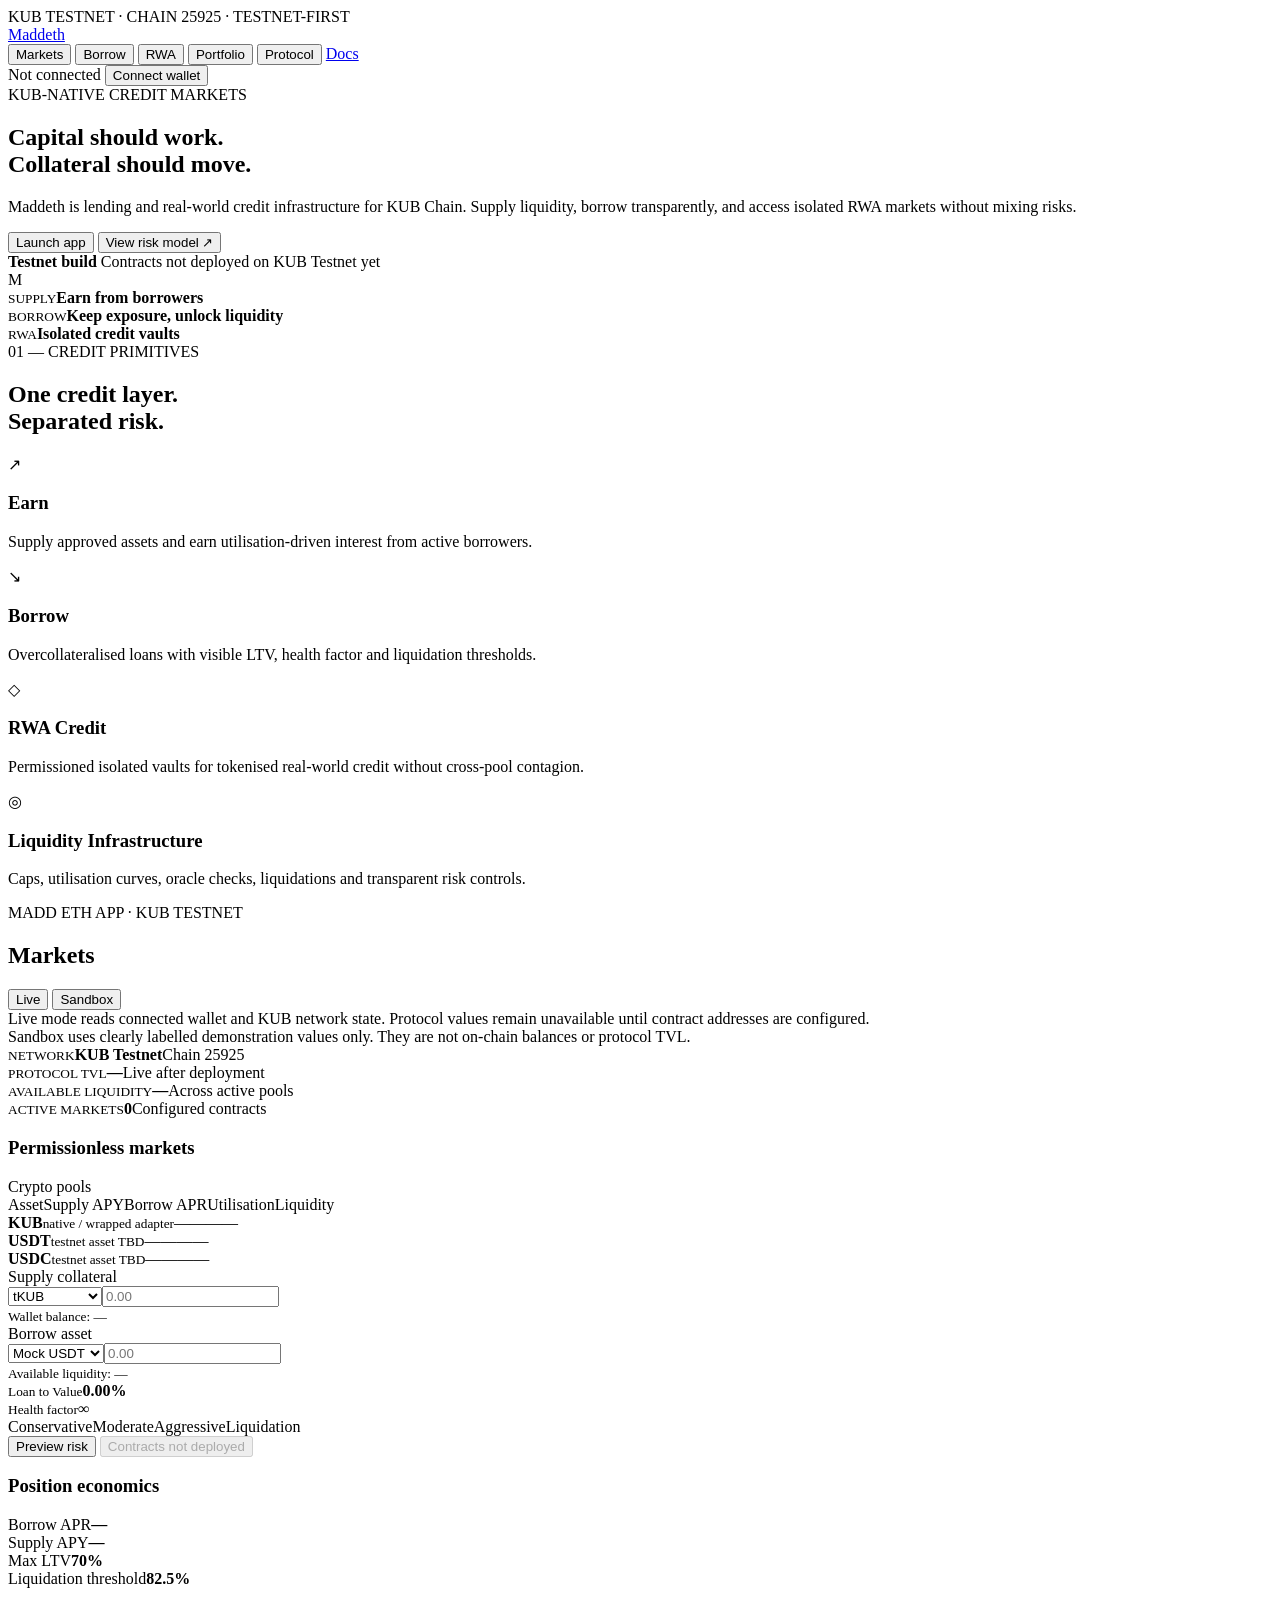
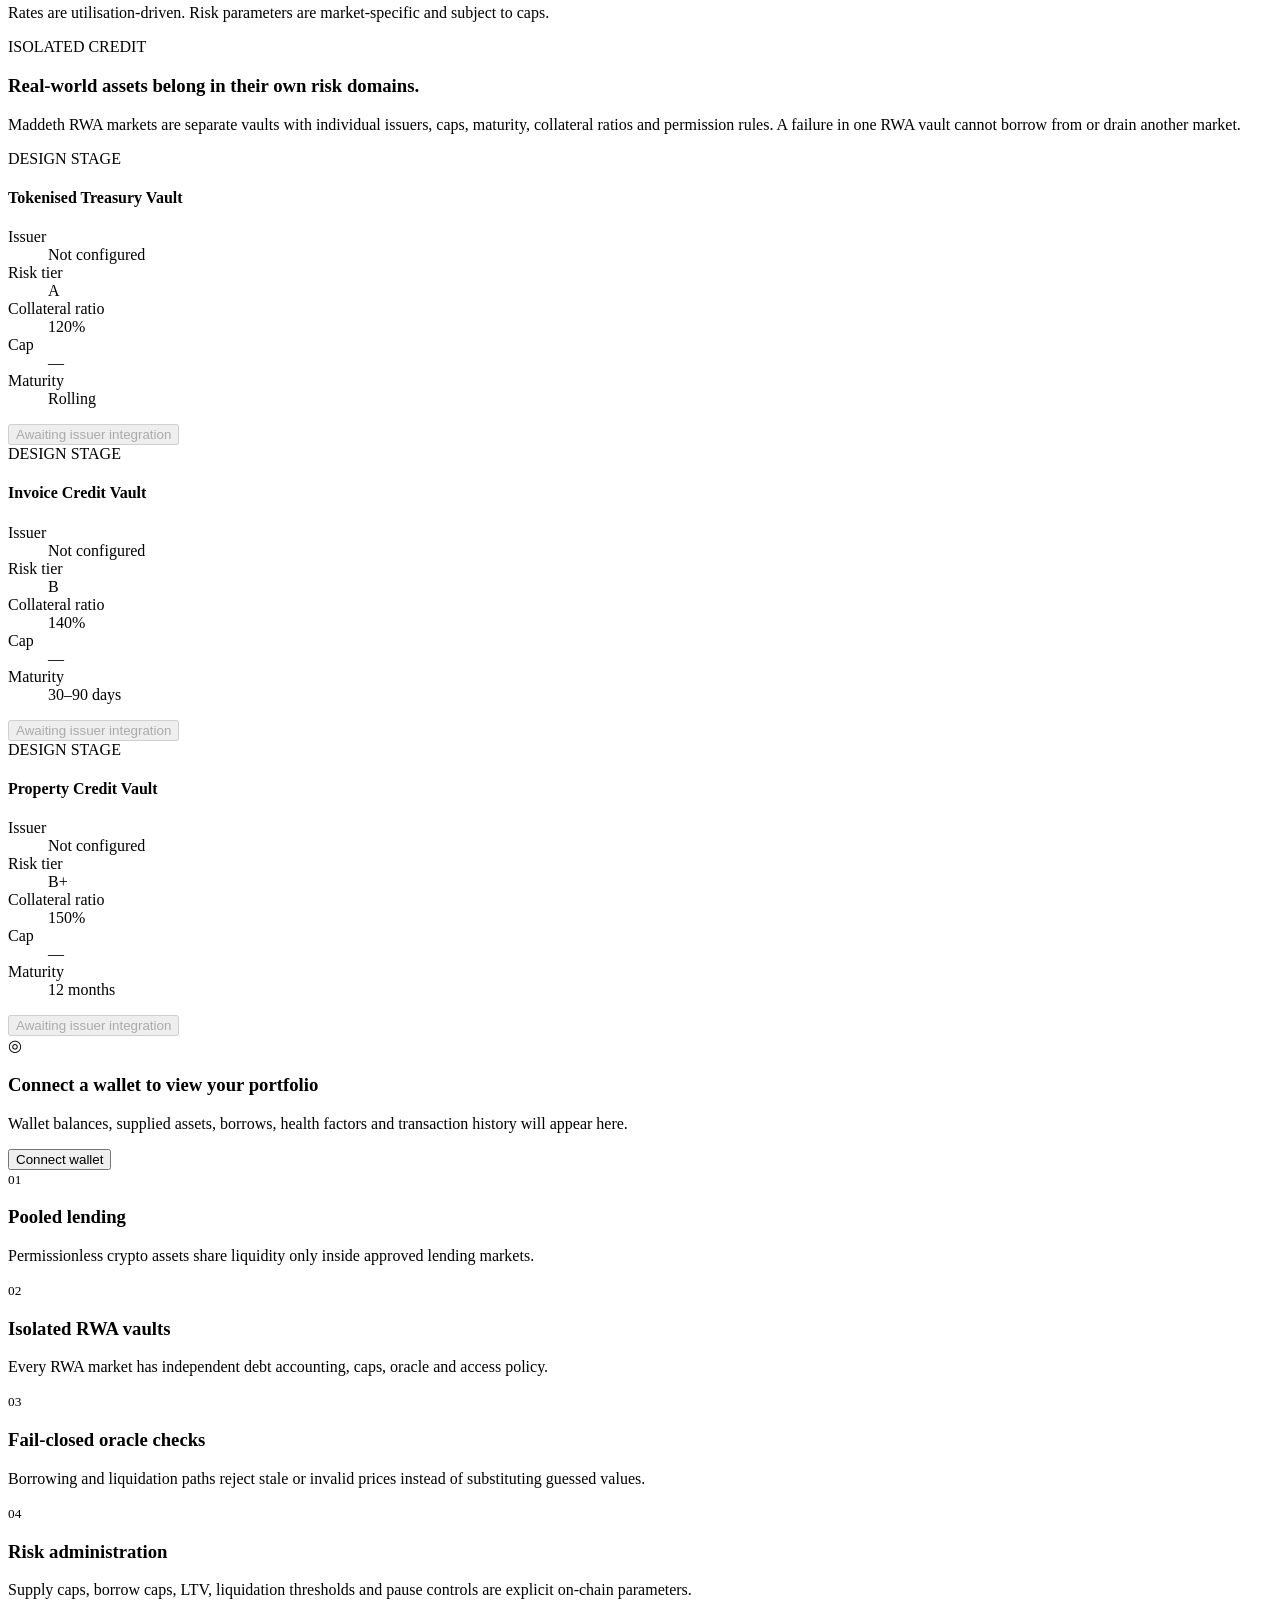
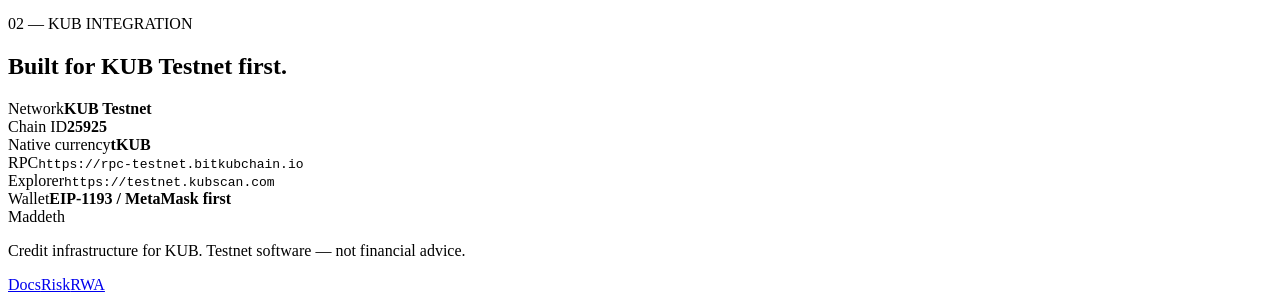
==== index.html @ 1c053d68 "Add Maddeth institutional DeFi interface" ====
<!doctype html>
<html lang="en">
<head>
  <meta charset="UTF-8" />
  <meta name="viewport" content="width=device-width, initial-scale=1.0" />
  <meta name="theme-color" content="#f4efe8" />
  <meta name="description" content="Maddeth — KUB-native lending and RWA credit infrastructure." />
  <title>Maddeth — Credit infrastructure for KUB</title>
  <link rel="stylesheet" href="./src/styles.css" />
</head>
<body>
  <div class="announcement">KUB TESTNET · CHAIN 25925 · TESTNET-FIRST</div>
  <header class="topbar">
    <a class="brand" href="#home" aria-label="Maddeth home">
      <span class="brand-mark" aria-hidden="true"><i></i><i></i><i></i></span>
      <span>Maddeth</span>
    </a>
    <nav class="nav" aria-label="Primary">
      <button data-view="markets">Markets</button>
      <button data-view="borrow">Borrow</button>
      <button data-view="rwa">RWA</button>
      <button data-view="portfolio">Portfolio</button>
      <button data-view="protocol">Protocol</button>
      <a href="#docs">Docs</a>
    </nav>
    <div class="wallet-actions">
      <span id="networkPill" class="network-pill">Not connected</span>
      <button id="connectWallet" class="primary-btn">Connect wallet</button>
    </div>
  </header>

  <main>
    <section id="home" class="hero section-grid">
      <div class="hero-copy">
        <div class="eyebrow">KUB-NATIVE CREDIT MARKETS</div>
        <h1>Capital should work.<br/>Collateral should move.</h1>
        <p>Maddeth is lending and real-world credit infrastructure for KUB Chain. Supply liquidity, borrow transparently, and access isolated RWA markets without mixing risks.</p>
        <div class="hero-actions">
          <button class="primary-btn" data-view="borrow">Launch app</button>
          <button class="secondary-btn" data-view="protocol">View risk model ↗</button>
        </div>
        <div class="status-line">
          <span class="dot"></span>
          <strong>Testnet build</strong>
          <span id="contractStatus">Contracts not deployed on KUB Testnet yet</span>
        </div>
      </div>
      <div class="hero-art" aria-label="Maddeth protocol diagram">
        <div class="orbit orbit-a"></div><div class="orbit orbit-b"></div><div class="orbit orbit-c"></div>
        <div class="core">M</div>
        <div class="art-card art-supply"><small>SUPPLY</small><strong>Earn from borrowers</strong></div>
        <div class="art-card art-borrow"><small>BORROW</small><strong>Keep exposure, unlock liquidity</strong></div>
        <div class="art-card art-rwa"><small>RWA</small><strong>Isolated credit vaults</strong></div>
      </div>
    </section>

    <section class="capabilities dark-section">
      <div class="section-kicker">01 — CREDIT PRIMITIVES</div>
      <h2>One credit layer.<br/>Separated risk.</h2>
      <div class="cap-grid">
        <article><span class="cap-icon">↗</span><h3>Earn</h3><p>Supply approved assets and earn utilisation-driven interest from active borrowers.</p></article>
        <article><span class="cap-icon">↘</span><h3>Borrow</h3><p>Overcollateralised loans with visible LTV, health factor and liquidation thresholds.</p></article>
        <article><span class="cap-icon">◇</span><h3>RWA Credit</h3><p>Permissioned isolated vaults for tokenised real-world credit without cross-pool contagion.</p></article>
        <article><span class="cap-icon">◎</span><h3>Liquidity Infrastructure</h3><p>Caps, utilisation curves, oracle checks, liquidations and transparent risk controls.</p></article>
      </div>
    </section>

    <section id="appSection" class="app-shell">
      <div class="app-head">
        <div>
          <div class="eyebrow">MADD ETH APP · KUB TESTNET</div>
          <h2 id="viewTitle">Markets</h2>
        </div>
        <div class="mode-switch" role="group" aria-label="Data mode">
          <button id="liveMode" class="active">Live</button>
          <button id="sandboxMode">Sandbox</button>
        </div>
      </div>

      <div id="liveNotice" class="notice">Live mode reads connected wallet and KUB network state. Protocol values remain unavailable until contract addresses are configured.</div>
      <div id="sandboxNotice" class="notice warning hidden">Sandbox uses clearly labelled demonstration values only. They are not on-chain balances or protocol TVL.</div>

      <div id="marketsView" class="view active">
        <div class="metrics-row">
          <div class="metric"><small>NETWORK</small><strong>KUB Testnet</strong><span>Chain 25925</span></div>
          <div class="metric"><small>PROTOCOL TVL</small><strong data-live="—" data-sandbox="$2.84M">—</strong><span>Live after deployment</span></div>
          <div class="metric"><small>AVAILABLE LIQUIDITY</small><strong data-live="—" data-sandbox="$1.67M">—</strong><span>Across active pools</span></div>
          <div class="metric"><small>ACTIVE MARKETS</small><strong data-live="0" data-sandbox="5">0</strong><span>Configured contracts</span></div>
        </div>
        <div class="table-card">
          <div class="table-head"><h3>Permissionless markets</h3><span>Crypto pools</span></div>
          <div class="market-row header"><span>Asset</span><span>Supply APY</span><span>Borrow APR</span><span>Utilisation</span><span>Liquidity</span></div>
          <div class="market-row"><span class="asset"><b>KUB</b><small>native / wrapped adapter</small></span><span data-live="—" data-sandbox="4.18%">—</span><span data-live="—" data-sandbox="6.42%">—</span><span data-live="—" data-sandbox="61%">—</span><span data-live="—" data-sandbox="$620K">—</span></div>
          <div class="market-row"><span class="asset"><b>USDT</b><small>testnet asset TBD</small></span><span data-live="—" data-sandbox="5.04%">—</span><span data-live="—" data-sandbox="7.20%">—</span><span data-live="—" data-sandbox="67%">—</span><span data-live="—" data-sandbox="$840K">—</span></div>
          <div class="market-row"><span class="asset"><b>USDC</b><small>testnet asset TBD</small></span><span data-live="—" data-sandbox="4.72%">—</span><span data-live="—" data-sandbox="6.95%">—</span><span data-live="—" data-sandbox="64%">—</span><span data-live="—" data-sandbox="$210K">—</span></div>
        </div>
      </div>

      <div id="borrowView" class="view">
        <div class="borrow-grid">
          <div class="borrow-card">
            <div class="dual-inputs">
              <div class="token-input">
                <label>Supply collateral</label>
                <div class="input-box"><select id="supplyAsset"><option>tKUB</option><option>Mock USDT</option></select><input id="supplyAmount" inputmode="decimal" placeholder="0.00" /></div>
                <small>Wallet balance: <span id="walletBalance">—</span></small>
              </div>
              <div class="token-input">
                <label>Borrow asset</label>
                <div class="input-box"><select id="borrowAsset"><option>Mock USDT</option><option>Mock USDC</option></select><input id="borrowAmount" inputmode="decimal" placeholder="0.00" /></div>
                <small>Available liquidity: <span data-live="—" data-sandbox="420,000">—</span></small>
              </div>
            </div>
            <div class="risk-panel">
              <div class="risk-top"><div><small>Loan to Value</small><strong id="ltvValue">0.00%</strong></div><div><small>Health factor</small><strong id="healthFactor">∞</strong></div></div>
              <div class="risk-track"><span id="riskFill"></span><i class="threshold" title="Liquidation threshold"></i></div>
              <div class="risk-labels"><span>Conservative</span><span>Moderate</span><span>Aggressive</span><span>Liquidation</span></div>
            </div>
            <div class="action-row">
              <button id="previewBorrow" class="secondary-btn">Preview risk</button>
              <button id="submitBorrow" class="primary-btn" disabled>Contracts not deployed</button>
            </div>
          </div>
          <aside class="rate-card">
            <h3>Position economics</h3>
            <div><span>Borrow APR</span><strong data-live="—" data-sandbox="7.20%">—</strong></div>
            <div><span>Supply APY</span><strong data-live="—" data-sandbox="4.18%">—</strong></div>
            <div><span>Max LTV</span><strong>70%</strong></div>
            <div><span>Liquidation threshold</span><strong>82.5%</strong></div>
            <p>Rates are utilisation-driven. Risk parameters are market-specific and subject to caps.</p>
          </aside>
        </div>
      </div>

      <div id="rwaView" class="view">
        <div class="rwa-intro">
          <div><div class="eyebrow">ISOLATED CREDIT</div><h3>Real-world assets belong in their own risk domains.</h3></div>
          <p>Maddeth RWA markets are separate vaults with individual issuers, caps, maturity, collateral ratios and permission rules. A failure in one RWA vault cannot borrow from or drain another market.</p>
        </div>
        <div class="rwa-grid">
          <article class="rwa-card"><div class="status pending">DESIGN STAGE</div><h4>Tokenised Treasury Vault</h4><dl><div><dt>Issuer</dt><dd>Not configured</dd></div><div><dt>Risk tier</dt><dd>A</dd></div><div><dt>Collateral ratio</dt><dd>120%</dd></div><div><dt>Cap</dt><dd>—</dd></div><div><dt>Maturity</dt><dd>Rolling</dd></div></dl><button disabled>Awaiting issuer integration</button></article>
          <article class="rwa-card"><div class="status pending">DESIGN STAGE</div><h4>Invoice Credit Vault</h4><dl><div><dt>Issuer</dt><dd>Not configured</dd></div><div><dt>Risk tier</dt><dd>B</dd></div><div><dt>Collateral ratio</dt><dd>140%</dd></div><div><dt>Cap</dt><dd>—</dd></div><div><dt>Maturity</dt><dd>30–90 days</dd></div></dl><button disabled>Awaiting issuer integration</button></article>
          <article class="rwa-card"><div class="status pending">DESIGN STAGE</div><h4>Property Credit Vault</h4><dl><div><dt>Issuer</dt><dd>Not configured</dd></div><div><dt>Risk tier</dt><dd>B+</dd></div><div><dt>Collateral ratio</dt><dd>150%</dd></div><div><dt>Cap</dt><dd>—</dd></div><div><dt>Maturity</dt><dd>12 months</dd></div></dl><button disabled>Awaiting issuer integration</button></article>
        </div>
      </div>

      <div id="portfolioView" class="view">
        <div class="empty-state"><div class="empty-symbol">◎</div><h3 id="portfolioTitle">Connect a wallet to view your portfolio</h3><p>Wallet balances, supplied assets, borrows, health factors and transaction history will appear here.</p><button id="portfolioConnect" class="primary-btn">Connect wallet</button></div>
      </div>

      <div id="protocolView" class="view">
        <div class="protocol-grid">
          <article><small>01</small><h3>Pooled lending</h3><p>Permissionless crypto assets share liquidity only inside approved lending markets.</p></article>
          <article><small>02</small><h3>Isolated RWA vaults</h3><p>Every RWA market has independent debt accounting, caps, oracle and access policy.</p></article>
          <article><small>03</small><h3>Fail-closed oracle checks</h3><p>Borrowing and liquidation paths reject stale or invalid prices instead of substituting guessed values.</p></article>
          <article><small>04</small><h3>Risk administration</h3><p>Supply caps, borrow caps, LTV, liquidation thresholds and pause controls are explicit on-chain parameters.</p></article>
        </div>
      </div>
    </section>

    <section id="docs" class="docs section-grid">
      <div><div class="section-kicker">02 — KUB INTEGRATION</div><h2>Built for KUB Testnet first.</h2></div>
      <div class="docs-list">
        <div><span>Network</span><strong>KUB Testnet</strong></div>
        <div><span>Chain ID</span><strong>25925</strong></div>
        <div><span>Native currency</span><strong>tKUB</strong></div>
        <div><span>RPC</span><code>https://rpc-testnet.bitkubchain.io</code></div>
        <div><span>Explorer</span><code>https://testnet.kubscan.com</code></div>
        <div><span>Wallet</span><strong>EIP-1193 / MetaMask first</strong></div>
      </div>
    </section>
  </main>

  <footer>
    <div class="brand"><span class="brand-mark"><i></i><i></i><i></i></span><span>Maddeth</span></div>
    <p>Credit infrastructure for KUB. Testnet software — not financial advice.</p>
    <div><a href="#docs">Docs</a><a href="#appSection" data-view="protocol">Risk</a><a href="#appSection" data-view="rwa">RWA</a></div>
  </footer>

  <script type="module" src="./src/app.js"></script>
</body>
</html>
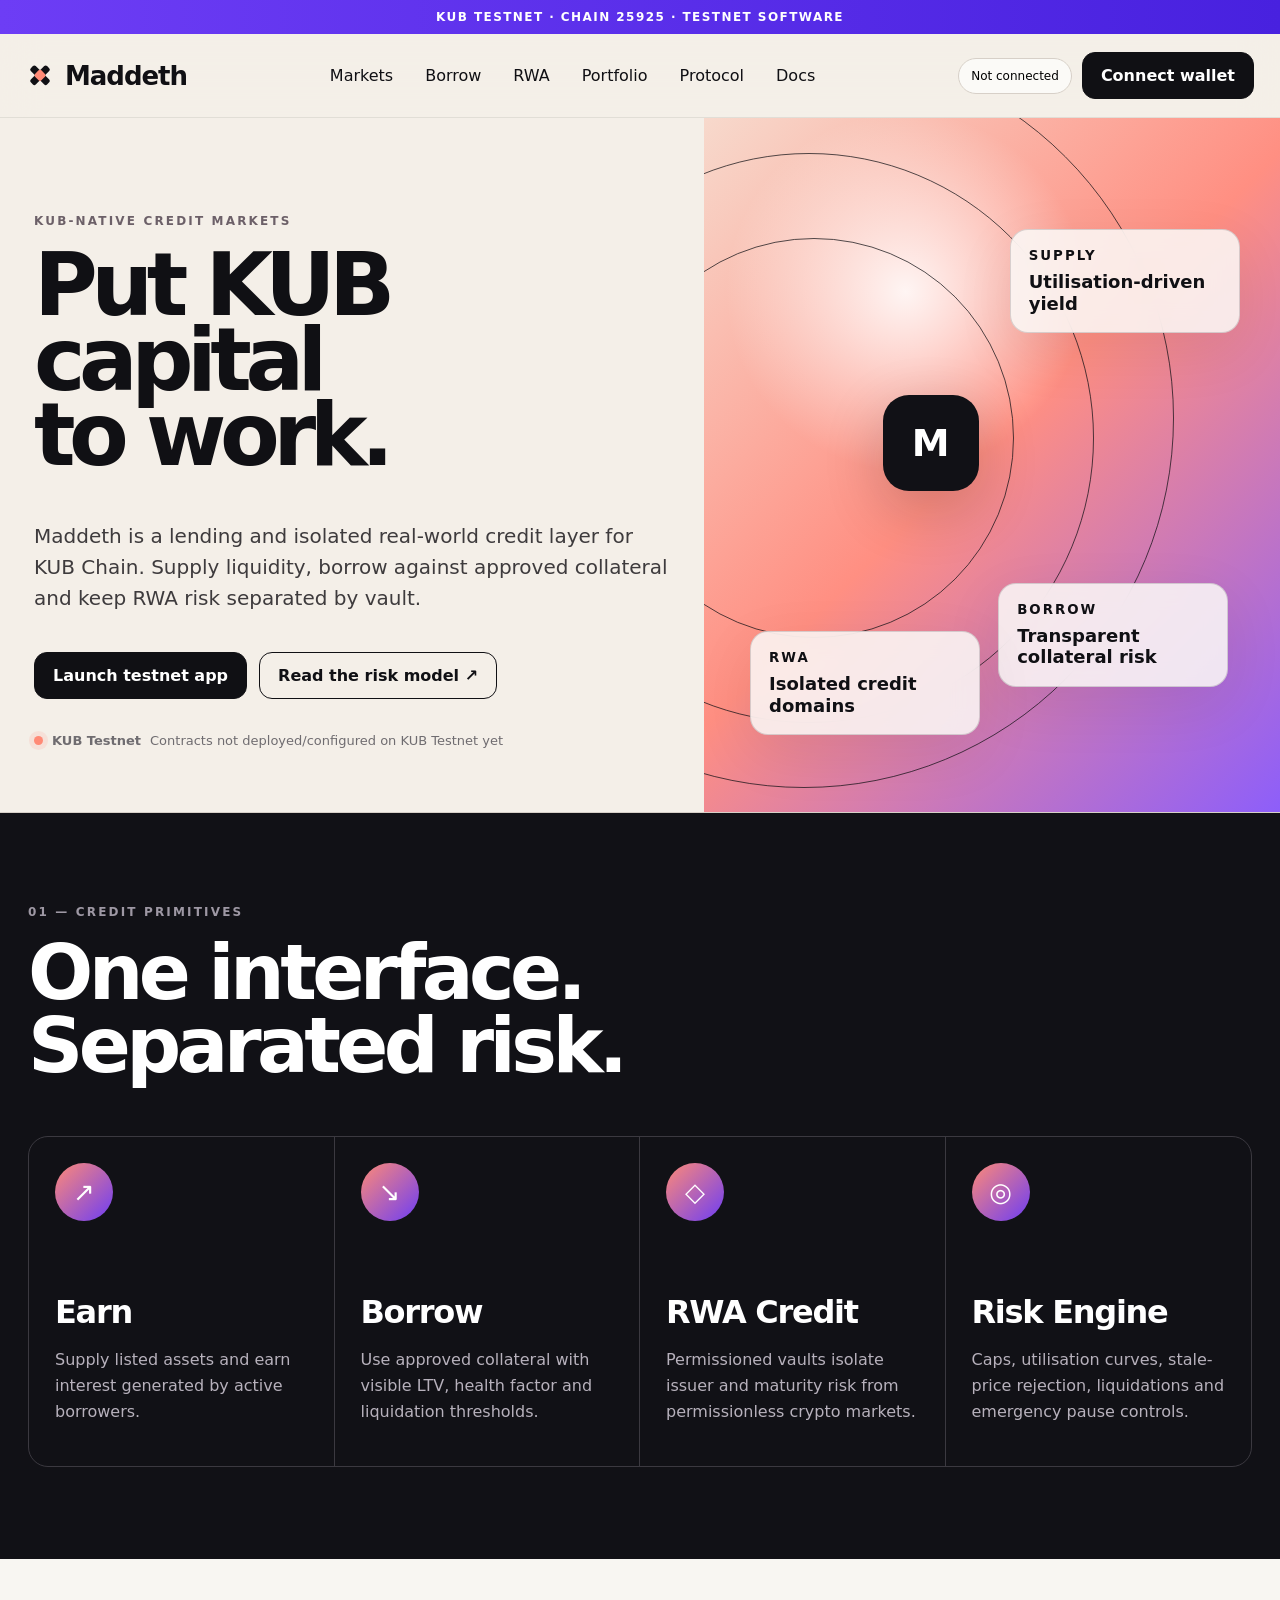
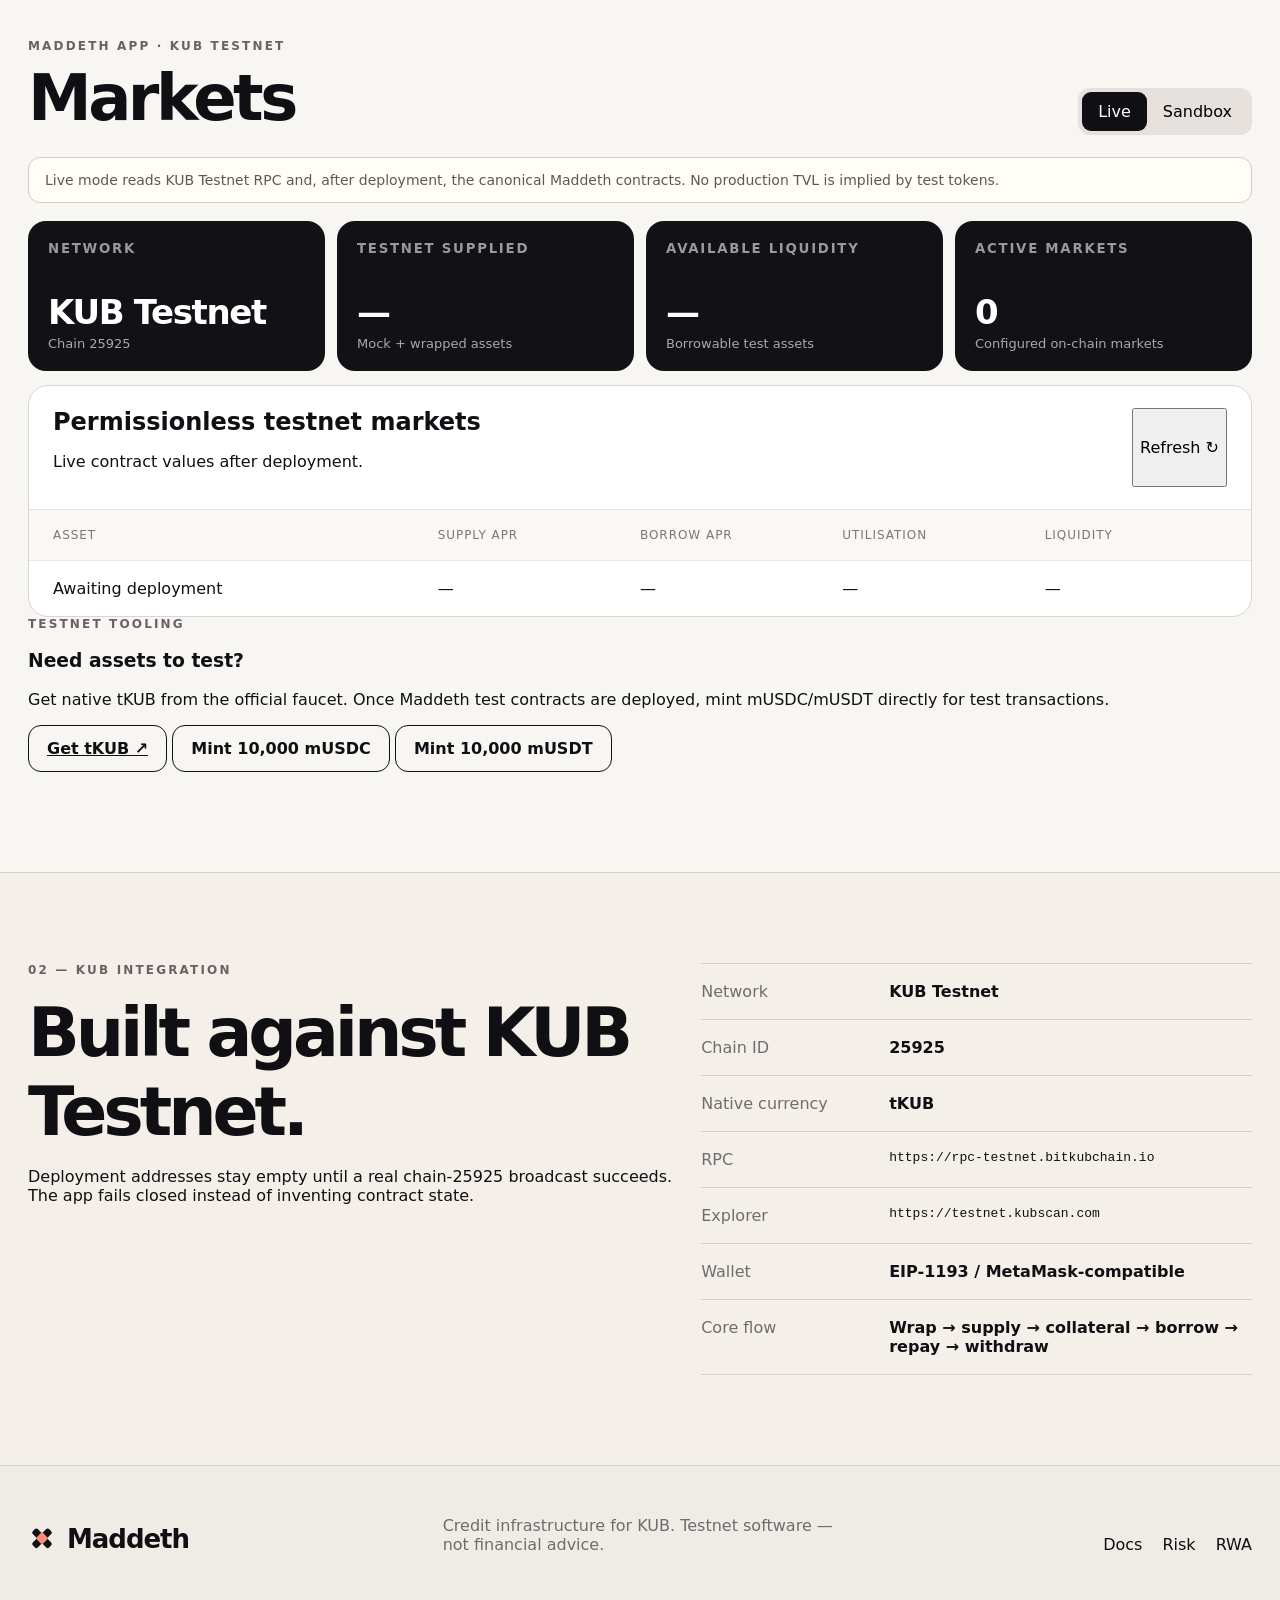
==== commit 353e4552: "Build complete Maddeth KUB Testnet app shell" ====
--- a/index.html
+++ b/index.html
@@ -4,12 +4,12 @@
   <meta charset="UTF-8" />
   <meta name="viewport" content="width=device-width, initial-scale=1.0" />
   <meta name="theme-color" content="#f4efe8" />
-  <meta name="description" content="Maddeth — KUB-native lending and RWA credit infrastructure." />
+  <meta name="description" content="Maddeth — KUB-native lending and isolated RWA credit infrastructure." />
   <title>Maddeth — Credit infrastructure for KUB</title>
   <link rel="stylesheet" href="./src/styles.css" />
 </head>
 <body>
-  <div class="announcement">KUB TESTNET · CHAIN 25925 · TESTNET-FIRST</div>
+  <div class="announcement">KUB TESTNET · CHAIN 25925 · TESTNET SOFTWARE</div>
   <header class="topbar">
     <a class="brand" href="#home" aria-label="Maddeth home">
       <span class="brand-mark" aria-hidden="true"><i></i><i></i><i></i></span>
@@ -24,8 +24,8 @@
       <a href="#docs">Docs</a>
     </nav>
     <div class="wallet-actions">
-      <span id="networkPill" class="network-pill">Not connected</span>
-      <button id="connectWallet" class="primary-btn">Connect wallet</button>
+      <button id="networkPill" class="network-pill" type="button">Not connected</button>
+      <button id="connectWallet" class="primary-btn" type="button">Connect wallet</button>
     </div>
   </header>
 
@@ -33,140 +33,212 @@
     <section id="home" class="hero section-grid">
       <div class="hero-copy">
         <div class="eyebrow">KUB-NATIVE CREDIT MARKETS</div>
-        <h1>Capital should work.<br/>Collateral should move.</h1>
-        <p>Maddeth is lending and real-world credit infrastructure for KUB Chain. Supply liquidity, borrow transparently, and access isolated RWA markets without mixing risks.</p>
+        <h1>Put KUB capital<br/>to work.</h1>
+        <p>Maddeth is a lending and isolated real-world credit layer for KUB Chain. Supply liquidity, borrow against approved collateral and keep RWA risk separated by vault.</p>
         <div class="hero-actions">
-          <button class="primary-btn" data-view="borrow">Launch app</button>
-          <button class="secondary-btn" data-view="protocol">View risk model ↗</button>
+          <button class="primary-btn" type="button" data-view="borrow">Launch testnet app</button>
+          <button class="secondary-btn" type="button" data-view="protocol">Read the risk model ↗</button>
         </div>
         <div class="status-line">
           <span class="dot"></span>
-          <strong>Testnet build</strong>
-          <span id="contractStatus">Contracts not deployed on KUB Testnet yet</span>
+          <strong id="deploymentLabel">KUB Testnet</strong>
+          <span id="contractStatus">Checking deployment configuration…</span>
         </div>
       </div>
       <div class="hero-art" aria-label="Maddeth protocol diagram">
         <div class="orbit orbit-a"></div><div class="orbit orbit-b"></div><div class="orbit orbit-c"></div>
         <div class="core">M</div>
-        <div class="art-card art-supply"><small>SUPPLY</small><strong>Earn from borrowers</strong></div>
-        <div class="art-card art-borrow"><small>BORROW</small><strong>Keep exposure, unlock liquidity</strong></div>
-        <div class="art-card art-rwa"><small>RWA</small><strong>Isolated credit vaults</strong></div>
+        <div class="art-card art-supply"><small>SUPPLY</small><strong>Utilisation-driven yield</strong></div>
+        <div class="art-card art-borrow"><small>BORROW</small><strong>Transparent collateral risk</strong></div>
+        <div class="art-card art-rwa"><small>RWA</small><strong>Isolated credit domains</strong></div>
       </div>
     </section>
 
     <section class="capabilities dark-section">
       <div class="section-kicker">01 — CREDIT PRIMITIVES</div>
-      <h2>One credit layer.<br/>Separated risk.</h2>
+      <h2>One interface.<br/>Separated risk.</h2>
       <div class="cap-grid">
-        <article><span class="cap-icon">↗</span><h3>Earn</h3><p>Supply approved assets and earn utilisation-driven interest from active borrowers.</p></article>
-        <article><span class="cap-icon">↘</span><h3>Borrow</h3><p>Overcollateralised loans with visible LTV, health factor and liquidation thresholds.</p></article>
-        <article><span class="cap-icon">◇</span><h3>RWA Credit</h3><p>Permissioned isolated vaults for tokenised real-world credit without cross-pool contagion.</p></article>
-        <article><span class="cap-icon">◎</span><h3>Liquidity Infrastructure</h3><p>Caps, utilisation curves, oracle checks, liquidations and transparent risk controls.</p></article>
+        <article><span class="cap-icon">↗</span><h3>Earn</h3><p>Supply listed assets and earn interest generated by active borrowers.</p></article>
+        <article><span class="cap-icon">↘</span><h3>Borrow</h3><p>Use approved collateral with visible LTV, health factor and liquidation thresholds.</p></article>
+        <article><span class="cap-icon">◇</span><h3>RWA Credit</h3><p>Permissioned vaults isolate issuer and maturity risk from permissionless crypto markets.</p></article>
+        <article><span class="cap-icon">◎</span><h3>Risk Engine</h3><p>Caps, utilisation curves, stale-price rejection, liquidations and emergency pause controls.</p></article>
       </div>
     </section>
 
     <section id="appSection" class="app-shell">
       <div class="app-head">
         <div>
-          <div class="eyebrow">MADD ETH APP · KUB TESTNET</div>
+          <div class="eyebrow">MADDETH APP · KUB TESTNET</div>
           <h2 id="viewTitle">Markets</h2>
         </div>
         <div class="mode-switch" role="group" aria-label="Data mode">
-          <button id="liveMode" class="active">Live</button>
-          <button id="sandboxMode">Sandbox</button>
-        </div>
-      </div>
-
-      <div id="liveNotice" class="notice">Live mode reads connected wallet and KUB network state. Protocol values remain unavailable until contract addresses are configured.</div>
-      <div id="sandboxNotice" class="notice warning hidden">Sandbox uses clearly labelled demonstration values only. They are not on-chain balances or protocol TVL.</div>
+          <button id="liveMode" class="active" type="button">Live</button>
+          <button id="sandboxMode" type="button">Sandbox</button>
+        </div>
+      </div>
+
+      <div id="liveNotice" class="notice">Live mode reads KUB Testnet RPC and, after deployment, the canonical Maddeth contracts. No production TVL is implied by test tokens.</div>
+      <div id="sandboxNotice" class="notice warning hidden">Sandbox values are UI demonstrations only. They are not wallet balances, protocol deposits or on-chain TVL.</div>
+      <div id="txBanner" class="tx-banner hidden" aria-live="polite"></div>
 
       <div id="marketsView" class="view active">
         <div class="metrics-row">
           <div class="metric"><small>NETWORK</small><strong>KUB Testnet</strong><span>Chain 25925</span></div>
-          <div class="metric"><small>PROTOCOL TVL</small><strong data-live="—" data-sandbox="$2.84M">—</strong><span>Live after deployment</span></div>
-          <div class="metric"><small>AVAILABLE LIQUIDITY</small><strong data-live="—" data-sandbox="$1.67M">—</strong><span>Across active pools</span></div>
-          <div class="metric"><small>ACTIVE MARKETS</small><strong data-live="0" data-sandbox="5">0</strong><span>Configured contracts</span></div>
+          <div class="metric"><small>TESTNET SUPPLIED</small><strong id="metricSupplied">—</strong><span>Mock + wrapped assets</span></div>
+          <div class="metric"><small>AVAILABLE LIQUIDITY</small><strong id="metricLiquidity">—</strong><span>Borrowable test assets</span></div>
+          <div class="metric"><small>ACTIVE MARKETS</small><strong id="metricMarkets">0</strong><span>Configured on-chain markets</span></div>
         </div>
         <div class="table-card">
-          <div class="table-head"><h3>Permissionless markets</h3><span>Crypto pools</span></div>
-          <div class="market-row header"><span>Asset</span><span>Supply APY</span><span>Borrow APR</span><span>Utilisation</span><span>Liquidity</span></div>
-          <div class="market-row"><span class="asset"><b>KUB</b><small>native / wrapped adapter</small></span><span data-live="—" data-sandbox="4.18%">—</span><span data-live="—" data-sandbox="6.42%">—</span><span data-live="—" data-sandbox="61%">—</span><span data-live="—" data-sandbox="$620K">—</span></div>
-          <div class="market-row"><span class="asset"><b>USDT</b><small>testnet asset TBD</small></span><span data-live="—" data-sandbox="5.04%">—</span><span data-live="—" data-sandbox="7.20%">—</span><span data-live="—" data-sandbox="67%">—</span><span data-live="—" data-sandbox="$840K">—</span></div>
-          <div class="market-row"><span class="asset"><b>USDC</b><small>testnet asset TBD</small></span><span data-live="—" data-sandbox="4.72%">—</span><span data-live="—" data-sandbox="6.95%">—</span><span data-live="—" data-sandbox="64%">—</span><span data-live="—" data-sandbox="$210K">—</span></div>
+          <div class="table-head"><div><h3>Permissionless testnet markets</h3><p>Live contract values after deployment.</p></div><button id="refreshMarkets" class="text-btn" type="button">Refresh ↻</button></div>
+          <div class="market-row header"><span>Asset</span><span>Supply APR</span><span>Borrow APR</span><span>Utilisation</span><span>Liquidity</span></div>
+          <div id="marketRows">
+            <div class="market-row placeholder-row"><span>Awaiting deployment</span><span>—</span><span>—</span><span>—</span><span>—</span></div>
+          </div>
+        </div>
+        <div class="testnet-tools">
+          <div><div class="eyebrow">TESTNET TOOLING</div><h3>Need assets to test?</h3><p>Get native tKUB from the official faucet. Once Maddeth test contracts are deployed, mint mUSDC/mUSDT directly for test transactions.</p></div>
+          <div class="tool-actions">
+            <a id="kubFaucetLink" class="secondary-btn" href="https://faucet.kubchain.com/" target="_blank" rel="noopener noreferrer">Get tKUB ↗</a>
+            <button id="mintUsdc" class="secondary-btn" type="button" disabled>Mint 10,000 mUSDC</button>
+            <button id="mintUsdt" class="secondary-btn" type="button" disabled>Mint 10,000 mUSDT</button>
+          </div>
         </div>
       </div>
 
       <div id="borrowView" class="view">
         <div class="borrow-grid">
           <div class="borrow-card">
+            <div class="workflow-label"><span>01</span><div><strong>Open a collateralised position</strong><small>Wrap if needed → approve → supply → enable collateral → borrow</small></div></div>
             <div class="dual-inputs">
               <div class="token-input">
-                <label>Supply collateral</label>
-                <div class="input-box"><select id="supplyAsset"><option>tKUB</option><option>Mock USDT</option></select><input id="supplyAmount" inputmode="decimal" placeholder="0.00" /></div>
-                <small>Wallet balance: <span id="walletBalance">—</span></small>
+                <label for="supplyAsset">Supply collateral</label>
+                <div class="input-box">
+                  <select id="supplyAsset"><option value="wrappedKUB">tKUB → WtKUB</option><option value="testUSDC">mUSDC</option><option value="testUSDT">mUSDT</option></select>
+                  <input id="supplyAmount" inputmode="decimal" placeholder="0.00" />
+                </div>
+                <small>Wallet: <span id="walletBalance">—</span></small>
               </div>
               <div class="token-input">
-                <label>Borrow asset</label>
-                <div class="input-box"><select id="borrowAsset"><option>Mock USDT</option><option>Mock USDC</option></select><input id="borrowAmount" inputmode="decimal" placeholder="0.00" /></div>
-                <small>Available liquidity: <span data-live="—" data-sandbox="420,000">—</span></small>
+                <label for="borrowAsset">Borrow asset</label>
+                <div class="input-box">
+                  <select id="borrowAsset"><option value="testUSDC">mUSDC</option><option value="testUSDT">mUSDT</option><option value="wrappedKUB">WtKUB</option></select>
+                  <input id="borrowAmount" inputmode="decimal" placeholder="0.00" />
+                </div>
+                <small>Live market liquidity: <span id="borrowLiquidity">—</span></small>
               </div>
             </div>
             <div class="risk-panel">
-              <div class="risk-top"><div><small>Loan to Value</small><strong id="ltvValue">0.00%</strong></div><div><small>Health factor</small><strong id="healthFactor">∞</strong></div></div>
+              <div class="risk-top">
+                <div><small>Borrow limit used</small><strong id="ltvValue">0.00%</strong></div>
+                <div><small>Post-borrow health factor</small><strong id="healthFactor">∞</strong></div>
+              </div>
               <div class="risk-track"><span id="riskFill"></span><i class="threshold" title="Liquidation threshold"></i></div>
               <div class="risk-labels"><span>Conservative</span><span>Moderate</span><span>Aggressive</span><span>Liquidation</span></div>
+              <p id="riskMessage" class="risk-message">Enter an amount, then preview the position.</p>
             </div>
             <div class="action-row">
-              <button id="previewBorrow" class="secondary-btn">Preview risk</button>
-              <button id="submitBorrow" class="primary-btn" disabled>Contracts not deployed</button>
+              <button id="previewBorrow" class="secondary-btn" type="button">Preview live risk</button>
+              <button id="submitBorrow" class="primary-btn" type="button" disabled>Contracts not deployed</button>
             </div>
           </div>
           <aside class="rate-card">
-            <h3>Position economics</h3>
-            <div><span>Borrow APR</span><strong data-live="—" data-sandbox="7.20%">—</strong></div>
-            <div><span>Supply APY</span><strong data-live="—" data-sandbox="4.18%">—</strong></div>
-            <div><span>Max LTV</span><strong>70%</strong></div>
-            <div><span>Liquidation threshold</span><strong>82.5%</strong></div>
-            <p>Rates are utilisation-driven. Risk parameters are market-specific and subject to caps.</p>
+            <h3>Account risk</h3>
+            <div><span>Collateral value</span><strong id="accountCollateral">—</strong></div>
+            <div><span>Debt</span><strong id="accountDebt">—</strong></div>
+            <div><span>Borrow capacity</span><strong id="accountBorrowLimit">—</strong></div>
+            <div><span>Available to borrow</span><strong id="accountAvailable">—</strong></div>
+            <div><span>Health factor</span><strong id="accountHealth">—</strong></div>
+            <p>All values come from KUB Testnet contract state in Live mode. Test tokens have no production value.</p>
           </aside>
+        </div>
+
+        <div class="manage-grid">
+          <article class="manage-card">
+            <div class="workflow-label"><span>02</span><div><strong>Repay</strong><small>Approve the debt token and reduce your outstanding borrow.</small></div></div>
+            <label for="repayAsset">Debt asset</label>
+            <select id="repayAsset"><option value="testUSDC">mUSDC</option><option value="testUSDT">mUSDT</option><option value="wrappedKUB">WtKUB</option></select>
+            <label for="repayAmount">Amount</label>
+            <input id="repayAmount" inputmode="decimal" placeholder="0.00" />
+            <div class="inline-actions"><button id="repayMax" class="text-btn" type="button">Use full debt</button><button id="repayButton" class="primary-btn" type="button" disabled>Repay</button></div>
+          </article>
+          <article class="manage-card">
+            <div class="workflow-label"><span>03</span><div><strong>Withdraw</strong><small>Withdraw supplied assets only when the resulting account remains healthy.</small></div></div>
+            <label for="withdrawAsset">Supplied asset</label>
+            <select id="withdrawAsset"><option value="wrappedKUB">WtKUB</option><option value="testUSDC">mUSDC</option><option value="testUSDT">mUSDT</option></select>
+            <label for="withdrawAmount">Amount</label>
+            <input id="withdrawAmount" inputmode="decimal" placeholder="0.00" />
+            <div class="inline-actions"><button id="withdrawMax" class="text-btn" type="button">Use supplied balance</button><button id="withdrawButton" class="primary-btn" type="button" disabled>Withdraw</button></div>
+          </article>
         </div>
       </div>
 
       <div id="rwaView" class="view">
         <div class="rwa-intro">
-          <div><div class="eyebrow">ISOLATED CREDIT</div><h3>Real-world assets belong in their own risk domains.</h3></div>
-          <p>Maddeth RWA markets are separate vaults with individual issuers, caps, maturity, collateral ratios and permission rules. A failure in one RWA vault cannot borrow from or drain another market.</p>
-        </div>
-        <div class="rwa-grid">
-          <article class="rwa-card"><div class="status pending">DESIGN STAGE</div><h4>Tokenised Treasury Vault</h4><dl><div><dt>Issuer</dt><dd>Not configured</dd></div><div><dt>Risk tier</dt><dd>A</dd></div><div><dt>Collateral ratio</dt><dd>120%</dd></div><div><dt>Cap</dt><dd>—</dd></div><div><dt>Maturity</dt><dd>Rolling</dd></div></dl><button disabled>Awaiting issuer integration</button></article>
-          <article class="rwa-card"><div class="status pending">DESIGN STAGE</div><h4>Invoice Credit Vault</h4><dl><div><dt>Issuer</dt><dd>Not configured</dd></div><div><dt>Risk tier</dt><dd>B</dd></div><div><dt>Collateral ratio</dt><dd>140%</dd></div><div><dt>Cap</dt><dd>—</dd></div><div><dt>Maturity</dt><dd>30–90 days</dd></div></dl><button disabled>Awaiting issuer integration</button></article>
-          <article class="rwa-card"><div class="status pending">DESIGN STAGE</div><h4>Property Credit Vault</h4><dl><div><dt>Issuer</dt><dd>Not configured</dd></div><div><dt>Risk tier</dt><dd>B+</dd></div><div><dt>Collateral ratio</dt><dd>150%</dd></div><div><dt>Cap</dt><dd>—</dd></div><div><dt>Maturity</dt><dd>12 months</dd></div></dl><button disabled>Awaiting issuer integration</button></article>
+          <div><div class="eyebrow">ISOLATED CREDIT</div><h3>Real-world credit stays outside pooled crypto risk.</h3></div>
+          <p>Each Maddeth RWA vault has its own borrower, lender permissions, debt cap and maturity. The testnet deployment creates one clearly labelled demonstration vault; it does not represent a real issuer or enforceable asset.</p>
+        </div>
+        <div id="rwaLiveCard" class="rwa-live-card">
+          <div class="status pending" id="rwaStatus">NOT DEPLOYED</div>
+          <div class="rwa-live-head"><div><small>TESTNET DEMONSTRATION</small><h4>KUB Invoice Credit Demo</h4></div><a id="rwaExplorer" class="text-btn disabled-link" href="#">KUBScan ↗</a></div>
+          <div class="rwa-stat-grid">
+            <div><span>Liquidity asset</span><strong id="rwaAsset">mUSDC</strong></div>
+            <div><span>Debt cap</span><strong id="rwaCap">—</strong></div>
+            <div><span>Total deposits</span><strong id="rwaDeposits">—</strong></div>
+            <div><span>Outstanding debt</span><strong id="rwaDebt">—</strong></div>
+            <div><span>Maturity</span><strong id="rwaMaturity">—</strong></div>
+            <div><span>Your access</span><strong id="rwaAccess">Connect wallet</strong></div>
+          </div>
+          <div class="rwa-action-row">
+            <input id="rwaDepositAmount" inputmode="decimal" placeholder="mUSDC amount" />
+            <button id="rwaDepositButton" class="primary-btn" type="button" disabled>Deposit to vault</button>
+            <button id="rwaWithdrawButton" class="secondary-btn" type="button" disabled>Withdraw my deposit</button>
+          </div>
+          <p class="fine-print">RWA access is permissioned. If your test wallet is not allowlisted, Maddeth blocks the transaction before wallet confirmation.</p>
         </div>
       </div>
 
       <div id="portfolioView" class="view">
-        <div class="empty-state"><div class="empty-symbol">◎</div><h3 id="portfolioTitle">Connect a wallet to view your portfolio</h3><p>Wallet balances, supplied assets, borrows, health factors and transaction history will appear here.</p><button id="portfolioConnect" class="primary-btn">Connect wallet</button></div>
+        <div id="portfolioDisconnected" class="empty-state">
+          <div class="empty-symbol">◎</div><h3 id="portfolioTitle">Connect a wallet to view your portfolio</h3><p>Supplied assets, debt, collateral state and health metrics are read directly from KUB Testnet.</p><button id="portfolioConnect" class="primary-btn" type="button">Connect wallet</button>
+        </div>
+        <div id="portfolioLive" class="hidden">
+          <div class="metrics-row portfolio-metrics">
+            <div class="metric"><small>COLLATERAL</small><strong id="portfolioCollateral">—</strong><span>Oracle value</span></div>
+            <div class="metric"><small>DEBT</small><strong id="portfolioDebt">—</strong><span>Current indexed borrow</span></div>
+            <div class="metric"><small>AVAILABLE</small><strong id="portfolioAvailable">—</strong><span>Borrow headroom</span></div>
+            <div class="metric"><small>HEALTH FACTOR</small><strong id="portfolioHealth">—</strong><span>Liquidation safety</span></div>
+          </div>
+          <div class="table-card">
+            <div class="table-head"><div><h3>Your positions</h3><p id="portfolioAddress">—</p></div><button class="text-btn" id="refreshPortfolio" type="button">Refresh ↻</button></div>
+            <div class="position-row header"><span>Asset</span><span>Wallet</span><span>Supplied</span><span>Borrowed</span><span>Collateral</span></div>
+            <div id="portfolioRows"></div>
+          </div>
+        </div>
       </div>
 
       <div id="protocolView" class="view">
         <div class="protocol-grid">
-          <article><small>01</small><h3>Pooled lending</h3><p>Permissionless crypto assets share liquidity only inside approved lending markets.</p></article>
-          <article><small>02</small><h3>Isolated RWA vaults</h3><p>Every RWA market has independent debt accounting, caps, oracle and access policy.</p></article>
-          <article><small>03</small><h3>Fail-closed oracle checks</h3><p>Borrowing and liquidation paths reject stale or invalid prices instead of substituting guessed values.</p></article>
-          <article><small>04</small><h3>Risk administration</h3><p>Supply caps, borrow caps, LTV, liquidation thresholds and pause controls are explicit on-chain parameters.</p></article>
-        </div>
+          <article><small>01</small><h3>Indexed pooled lending</h3><p>Supplier and borrower balances use interest indexes while utilisation drives the annual borrow rate.</p></article>
+          <article><small>02</small><h3>Isolated RWA vaults</h3><p>RWA deposits and debt never share accounting with permissionless crypto markets.</p></article>
+          <article><small>03</small><h3>Fail-closed prices</h3><p>Borrowing, withdrawals and liquidations reject invalid, future or stale oracle prices.</p></article>
+          <article><small>04</small><h3>Liquidation + bad debt</h3><p>Close factors and liquidation bonuses protect solvency; reserves absorb unrecoverable debt before supplier socialisation.</p></article>
+          <article><small>05</small><h3>Risk administration</h3><p>Market caps, LTV, liquidation thresholds, reserve factor, pause state and oracle configuration are explicit on-chain controls.</p></article>
+          <article><small>06</small><h3>Read-only Lens</h3><p>MaddethLens exposes market economics, user positions and borrow previews without mutating protocol state.</p></article>
+        </div>
+        <div class="security-note"><strong>Testnet warning.</strong><span>Maddeth is unaudited testnet software. The current deployment path uses mintable mock stablecoins and a demonstration RWA vault. It must not custody production funds.</span></div>
       </div>
     </section>
 
     <section id="docs" class="docs section-grid">
-      <div><div class="section-kicker">02 — KUB INTEGRATION</div><h2>Built for KUB Testnet first.</h2></div>
+      <div><div class="section-kicker">02 — KUB INTEGRATION</div><h2>Built against KUB Testnet.</h2><p>Deployment addresses stay empty until a real chain-25925 broadcast succeeds. The app fails closed instead of inventing contract state.</p></div>
       <div class="docs-list">
         <div><span>Network</span><strong>KUB Testnet</strong></div>
         <div><span>Chain ID</span><strong>25925</strong></div>
         <div><span>Native currency</span><strong>tKUB</strong></div>
         <div><span>RPC</span><code>https://rpc-testnet.bitkubchain.io</code></div>
         <div><span>Explorer</span><code>https://testnet.kubscan.com</code></div>
-        <div><span>Wallet</span><strong>EIP-1193 / MetaMask first</strong></div>
+        <div><span>Wallet</span><strong>EIP-1193 / MetaMask-compatible</strong></div>
+        <div><span>Core flow</span><strong>Wrap → supply → collateral → borrow → repay → withdraw</strong></div>
       </div>
     </section>
   </main>
--- a/src/styles.css
+++ b/src/styles.css
@@ -0,0 +1 @@
+:root{--bg:#f4efe8;--paper:#fbfaf7;--ink:#101014;--muted:#6f6c70;--line:#d7d0c8;--coral:#ff8a76;--rose:#ff4fa7;--violet:#6d3df5;--mint:#36d8ba;--dark:#111116;--radius:22px;font-family:Inter,ui-sans-serif,system-ui,-apple-system,BlinkMacSystemFont,"Segoe UI",sans-serif;color:var(--ink);background:var(--bg)}*{box-sizing:border-box}html{scroll-behavior:smooth}body{margin:0;background:var(--bg);color:var(--ink)}button,a,input,select{font:inherit}.announcement{height:34px;background:linear-gradient(90deg,var(--violet),#4821df);color:white;display:flex;align-items:center;justify-content:center;font-size:12px;letter-spacing:.12em;font-weight:800}.topbar{position:sticky;top:0;z-index:50;display:grid;grid-template-columns:auto 1fr auto;gap:28px;align-items:center;padding:18px 26px;border-bottom:1px solid rgba(16,16,20,.08);background:rgba(244,239,232,.88);backdrop-filter:blur(18px)}.brand{display:inline-flex;align-items:center;gap:11px;font-weight:850;font-size:26px;text-decoration:none;color:inherit;letter-spacing:-.04em}.brand-mark{position:relative;width:28px;height:28px;display:inline-block;transform:rotate(45deg)}.brand-mark i{position:absolute;background:var(--ink);border-radius:2px}.brand-mark i:nth-child(1){width:23px;height:7px;top:10px;left:2px}.brand-mark i:nth-child(2){width:7px;height:23px;top:2px;left:10px}.brand-mark i:nth-child(3){width:9px;height:9px;background:var(--coral);top:9px;left:9px}.nav{display:flex;justify-content:center;gap:8px;flex-wrap:wrap}.nav button,.nav a{border:0;background:transparent;color:var(--ink);text-decoration:none;padding:10px 12px;border-radius:10px;cursor:pointer}.nav button:hover,.nav a:hover{background:rgba(16,16,20,.06)}.wallet-actions{display:flex;align-items:center;gap:10px}.network-pill{font-size:12px;padding:10px 12px;border:1px solid var(--line);border-radius:999px;background:var(--paper)}.primary-btn,.secondary-btn{border-radius:13px;padding:13px 18px;font-weight:750;cursor:pointer;border:1px solid var(--ink);transition:.2s}.primary-btn{color:white;background:var(--ink)}.primary-btn:hover:not(:disabled){transform:translateY(-1px);box-shadow:0 7px 20px rgba(16,16,20,.15)}.primary-btn:disabled{opacity:.45;cursor:not-allowed}.secondary-btn{background:transparent;color:var(--ink)}.section-grid{display:grid;grid-template-columns:1.1fr .9fr;min-height:690px}.hero{overflow:hidden;border-bottom:1px solid var(--line)}.hero-copy{padding:96px 34px 64px;display:flex;flex-direction:column;justify-content:center}.eyebrow,.section-kicker{font-size:12px;letter-spacing:.18em;font-weight:850;color:#6c6068}.hero h1{font-size:clamp(54px,6.8vw,110px);line-height:.86;letter-spacing:-.075em;margin:20px 0 28px;max-width:980px}.hero p{font-size:20px;line-height:1.55;max-width:720px;color:#3e3b3d}.hero-actions{display:flex;gap:12px;margin-top:18px}.status-line{margin-top:34px;display:flex;align-items:center;gap:9px;font-size:13px;color:var(--muted)}.dot{width:9px;height:9px;border-radius:50%;background:var(--coral);box-shadow:0 0 0 5px rgba(255,138,118,.14)}.hero-art{position:relative;min-height:690px;background:radial-gradient(circle at 35% 25%,rgba(255,255,255,.88),rgba(255,255,255,0) 28%),linear-gradient(135deg,#f7d9cc 0%,#ff8f82 48%,#8d5efa 100%);overflow:hidden}.orbit{position:absolute;border:1px solid rgba(16,16,20,.72);border-radius:50%;inset:auto}.orbit-a{width:740px;height:740px;left:-270px;top:-70px}.orbit-b{width:570px;height:570px;left:-180px;top:35px}.orbit-c{width:400px;height:400px;left:-90px;top:120px}.core{position:absolute;left:31%;top:40%;width:96px;height:96px;border-radius:26px;background:var(--dark);color:#fff;display:grid;place-items:center;font-size:38px;font-weight:850;box-shadow:0 18px 60px rgba(16,16,20,.2)}.art-card{position:absolute;background:rgba(251,250,247,.86);backdrop-filter:blur(12px);border:1px solid rgba(16,16,20,.15);border-radius:18px;padding:18px;max-width:230px;box-shadow:0 18px 60px rgba(16,16,20,.08)}.art-card small{display:block;letter-spacing:.15em;font-weight:850;margin-bottom:8px}.art-card strong{font-size:18px;line-height:1.2}.art-supply{right:7%;top:16%}.art-borrow{right:9%;bottom:18%}.art-rwa{left:8%;bottom:11%}.dark-section{background:var(--dark);color:white;padding:92px 28px}.dark-section .section-kicker{color:#9e98a4}.dark-section h2{font-size:clamp(48px,6vw,88px);line-height:.95;letter-spacing:-.06em;margin:18px 0 54px}.cap-grid{display:grid;grid-template-columns:repeat(4,1fr);border:1px solid #3b3940;border-radius:20px;overflow:hidden}.cap-grid article{min-height:280px;padding:26px;border-right:1px solid #3b3940}.cap-grid article:last-child{border-right:0}.cap-icon{display:grid;place-items:center;width:58px;height:58px;border-radius:50%;background:linear-gradient(135deg,var(--coral),var(--violet));font-size:26px}.cap-grid h3{font-size:32px;margin:72px 0 10px;letter-spacing:-.04em}.cap-grid p{color:#b7b1bc;line-height:1.6}.app-shell{padding:80px 28px 100px;background:#f8f6f2}.app-head{display:flex;justify-content:space-between;align-items:end;gap:20px;max-width:1440px;margin:0 auto 22px}.app-head h2{font-size:64px;letter-spacing:-.055em;margin:8px 0 0}.mode-switch{display:flex;background:#e6e1dc;padding:4px;border-radius:12px}.mode-switch button{border:0;background:transparent;padding:10px 16px;border-radius:9px;cursor:pointer}.mode-switch button.active{background:var(--ink);color:white}.notice{max-width:1440px;margin:0 auto 18px;padding:14px 16px;border:1px solid #d2cbc2;border-radius:12px;background:#fffdf8;color:#5e5855;font-size:14px}.notice.warning{background:#fff4e7;border-color:#efc59f}.hidden{display:none!important}.view{display:none;max-width:1440px;margin:0 auto}.view.active{display:block}.metrics-row{display:grid;grid-template-columns:repeat(4,1fr);gap:12px}.metric{background:var(--dark);color:white;padding:20px;border-radius:18px;min-height:150px;display:flex;flex-direction:column}.metric small{letter-spacing:.13em;color:#9b96a0;font-weight:750}.metric strong{font-size:34px;margin-top:auto;letter-spacing:-.04em}.metric span{color:#aca7af;font-size:13px;margin-top:4px}.table-card,.borrow-card,.rate-card,.rwa-card,.protocol-grid article,.empty-state{background:#fff;border:1px solid #dad5cf;border-radius:20px}.table-card{margin-top:14px;overflow:hidden}.table-head{display:flex;justify-content:space-between;padding:22px 24px;border-bottom:1px solid #e5e0da}.table-head h3{margin:0;font-size:24px}.market-row{display:grid;grid-template-columns:2fr repeat(4,1fr);gap:20px;align-items:center;padding:18px 24px;border-bottom:1px solid #ece8e3}.market-row:last-child{border-bottom:0}.market-row.header{font-size:12px;letter-spacing:.08em;text-transform:uppercase;color:#7a7578;background:#faf8f5}.asset{display:flex;flex-direction:column}.asset small{color:#888185;margin-top:3px}.borrow-grid{display:grid;grid-template-columns:1.7fr .7fr;gap:18px}.borrow-card{padding:22px}.dual-inputs{display:grid;grid-template-columns:1fr 1fr;gap:14px}.token-input{padding:18px;border:1px solid #e4ded7;border-radius:16px;background:#fbfaf8}.token-input label{display:block;font-weight:780;margin-bottom:12px}.input-box{display:grid;grid-template-columns:auto 1fr;border:1px solid #ddd7d0;border-radius:12px;overflow:hidden;background:white}.input-box select,.input-box input{border:0;background:transparent;padding:15px;outline:none}.input-box input{text-align:right;font-size:22px;min-width:0}.token-input small{display:block;color:var(--muted);margin-top:10px}.risk-panel{margin-top:16px;padding:22px;border:1px solid #e4ded7;border-radius:16px}.risk-top{display:flex;justify-content:space-between}.risk-top small{display:block;color:var(--muted);margin-bottom:4px}.risk-top strong{font-size:28px}.risk-track{height:14px;background:#e8e3ee;border-radius:99px;margin:26px 0 8px;position:relative;overflow:visible}.risk-track>span{display:block;width:0;height:100%;border-radius:99px;background:linear-gradient(90deg,var(--mint),#ffcd61,var(--rose));transition:.3s}.threshold{position:absolute;left:82.5%;top:-5px;height:24px;width:2px;background:var(--rose)}.risk-labels{display:grid;grid-template-columns:repeat(4,1fr);font-size:12px;color:#777178}.action-row{display:flex;justify-content:flex-end;gap:10px;margin-top:18px}.rate-card{padding:24px;background:var(--dark);color:white;align-self:start}.rate-card h3{font-size:26px;margin-top:0}.rate-card>div{display:flex;justify-content:space-between;padding:16px 0;border-bottom:1px solid #333038}.rate-card p{color:#aaa5af;line-height:1.6}.rwa-intro{display:grid;grid-template-columns:1fr 1fr;gap:40px;margin-bottom:18px}.rwa-intro h3{font-size:48px;line-height:1;letter-spacing:-.05em;margin:12px 0}.rwa-intro p{font-size:18px;line-height:1.6;color:#5f5a5d}.rwa-grid{display:grid;grid-template-columns:repeat(3,1fr);gap:14px}.rwa-card{padding:22px}.status{display:inline-flex;padding:7px 9px;border-radius:999px;font-size:11px;letter-spacing:.12em;font-weight:850}.status.pending{background:#fff0df;color:#915625}.rwa-card h4{font-size:25px;margin:24px 0}.rwa-card dl{margin:0}.rwa-card dl>div{display:flex;justify-content:space-between;padding:12px 0;border-bottom:1px solid #ece7e2}.rwa-card dt{color:#777074}.rwa-card dd{margin:0;font-weight:740}.rwa-card button{width:100%;margin-top:22px;padding:13px;border-radius:12px;border:1px solid #d7d1cb;background:#eeeae6;color:#908a8e}.empty-state{text-align:center;padding:80px 24px}.empty-symbol{width:70px;height:70px;border-radius:20px;background:linear-gradient(135deg,var(--coral),var(--violet));color:white;display:grid;place-items:center;margin:0 auto 20px;font-size:34px}.empty-state h3{font-size:32px;margin:0 0 10px}.empty-state p{color:var(--muted)}.protocol-grid{display:grid;grid-template-columns:repeat(2,1fr);gap:14px}.protocol-grid article{padding:28px;min-height:220px}.protocol-grid small{font-family:ui-monospace,SFMono-Regular,Menlo,monospace;color:#8c858a}.protocol-grid h3{font-size:32px;margin:58px 0 10px}.protocol-grid p{color:#666064;line-height:1.55}.docs{padding:90px 28px;min-height:auto;border-top:1px solid var(--line)}.docs h2{font-size:68px;letter-spacing:-.06em;margin:16px 0}.docs-list{border-top:1px solid var(--line)}.docs-list>div{display:grid;grid-template-columns:170px 1fr;gap:18px;padding:18px 0;border-bottom:1px solid var(--line)}.docs-list span{color:var(--muted)}.docs-list code{overflow-wrap:anywhere}footer{display:grid;grid-template-columns:1fr 1fr 1fr;align-items:end;gap:20px;background:#efebe5;padding:50px 28px;border-top:1px solid var(--line)}footer p{color:var(--muted);margin:0}footer>div:last-child{display:flex;justify-content:flex-end;gap:20px}footer a{color:inherit;text-decoration:none}@media(max-width:1100px){.topbar{grid-template-columns:1fr auto}.nav{display:none}.section-grid{grid-template-columns:1fr}.hero-art{min-height:520px}.cap-grid{grid-template-columns:1fr 1fr}.cap-grid article{border-bottom:1px solid #3b3940}.metrics-row{grid-template-columns:1fr 1fr}.borrow-grid{grid-template-columns:1fr}.rwa-grid{grid-template-columns:1fr}.protocol-grid{grid-template-columns:1fr}.rwa-intro{grid-template-columns:1fr}footer{grid-template-columns:1fr}.wallet-actions{justify-self:end}}@media(max-width:700px){.topbar{padding:14px 16px}.network-pill{display:none}.announcement{font-size:10px}.hero-copy{padding:70px 18px 45px}.hero h1{font-size:58px}.hero p{font-size:17px}.hero-actions{flex-direction:column}.hero-art{min-height:470px}.art-card{max-width:180px}.dark-section,.app-shell,.docs{padding-left:16px;padding-right:16px}.cap-grid{grid-template-columns:1fr}.cap-grid article{border-right:0}.metrics-row{grid-template-columns:1fr}.market-row{grid-template-columns:1.7fr 1fr 1fr}.market-row span:nth-child(4),.market-row span:nth-child(5){display:none}.dual-inputs{grid-template-columns:1fr}.app-head{align-items:flex-start;flex-direction:column}.app-head h2{font-size:48px}.docs h2{font-size:52px}.docs-list>div{grid-template-columns:1fr;gap:4px}.hero-art{display:none}}
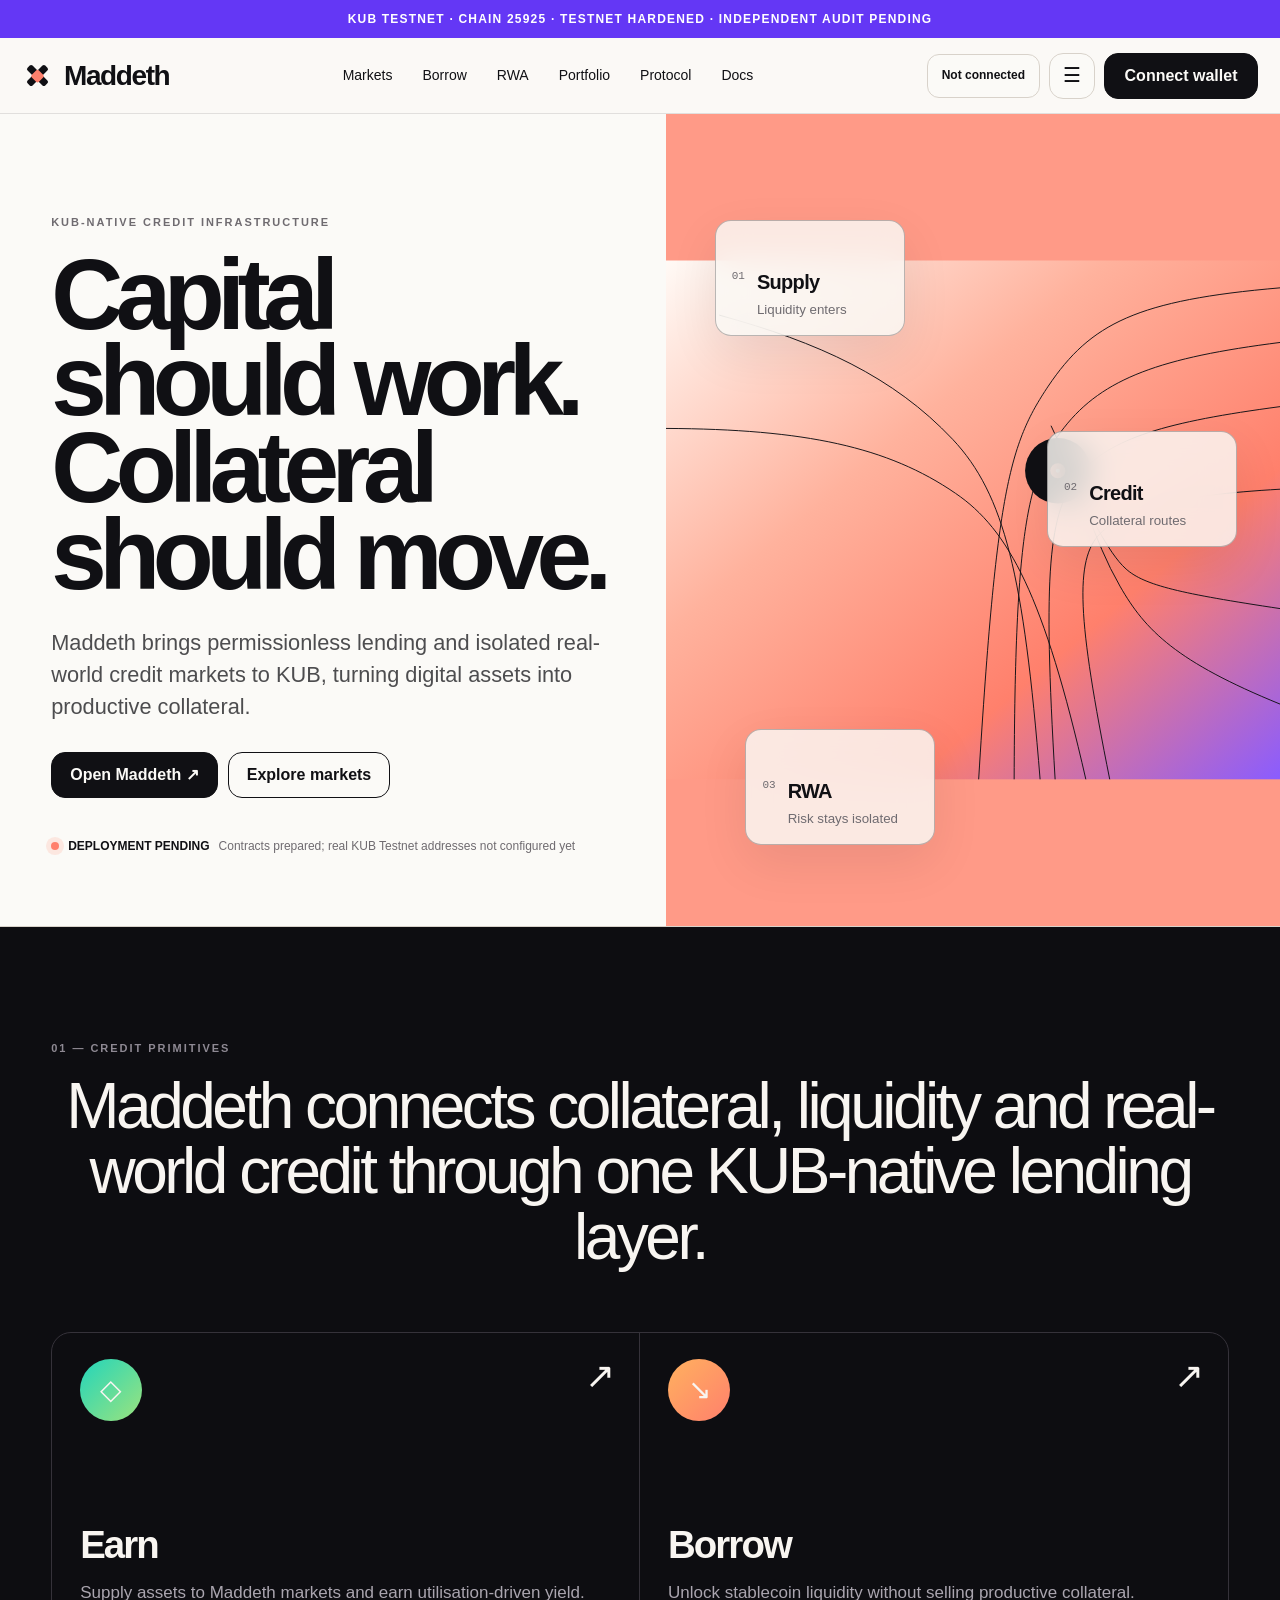
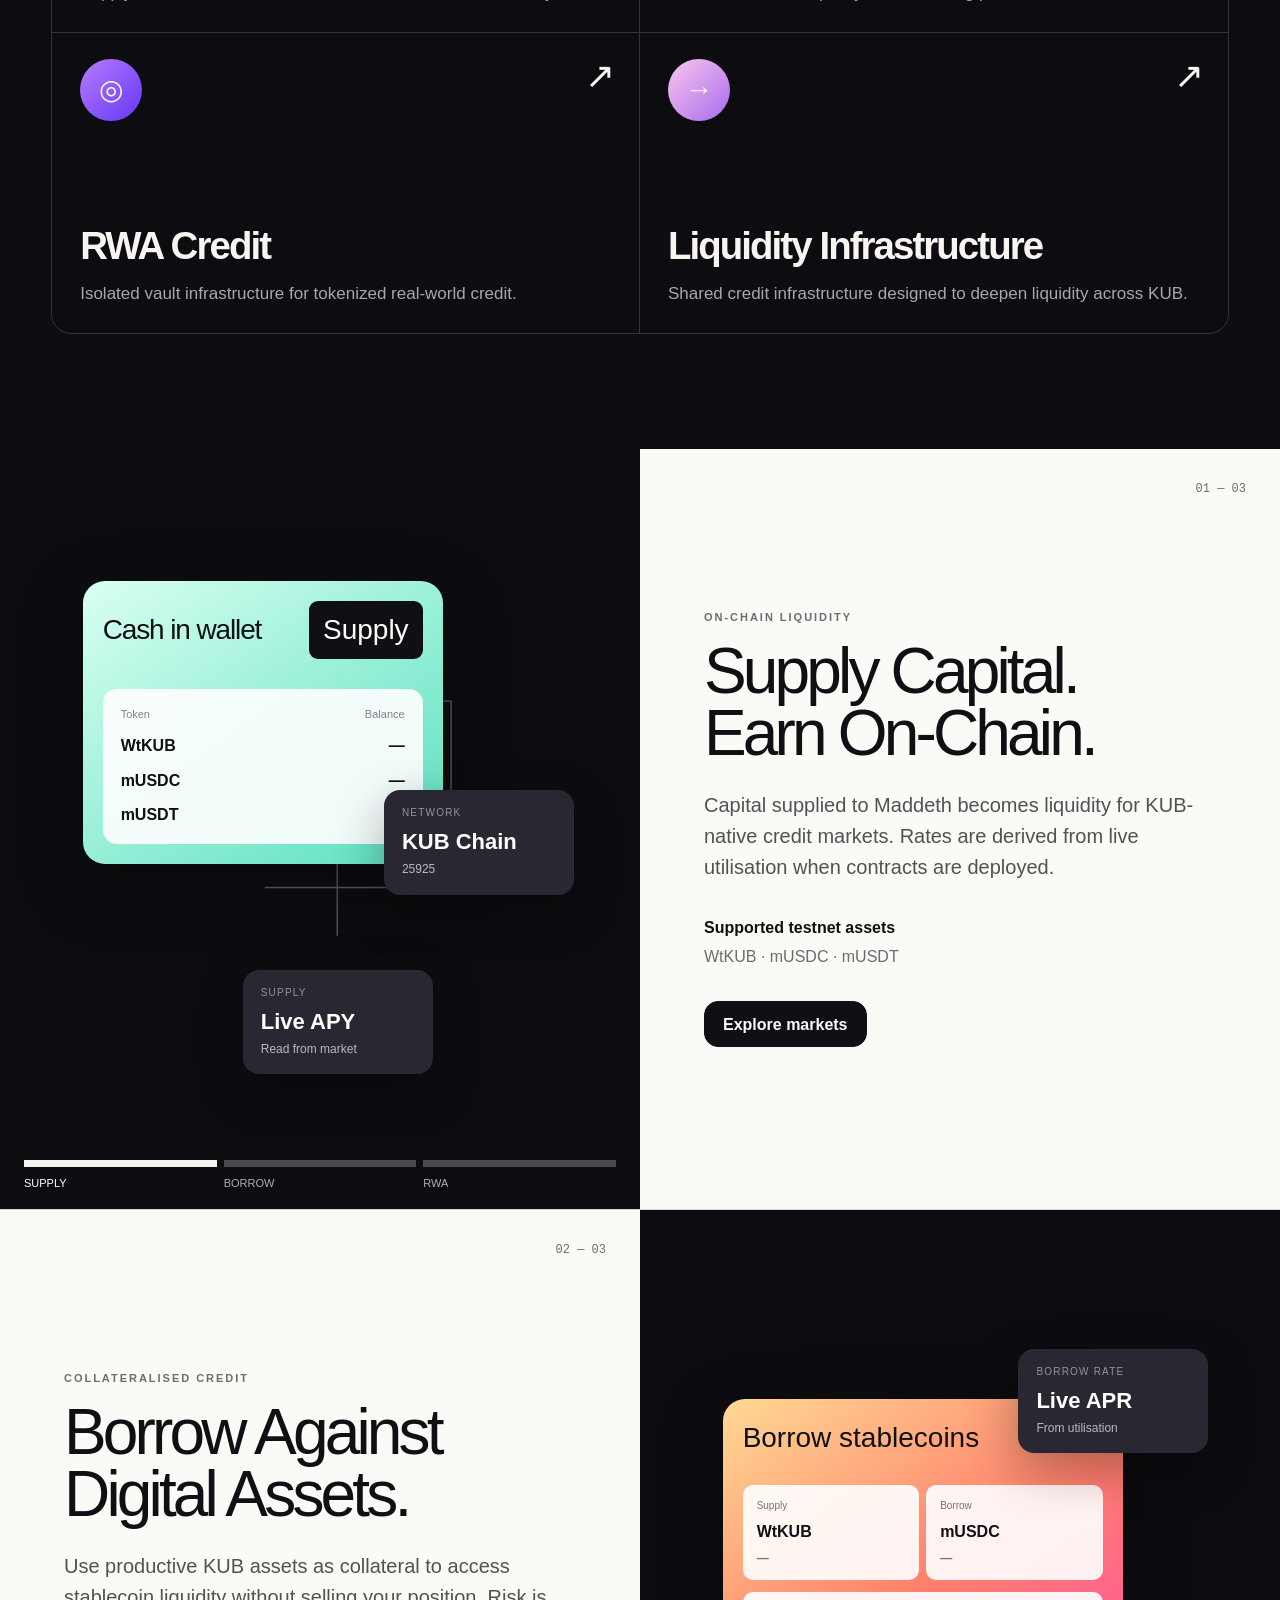
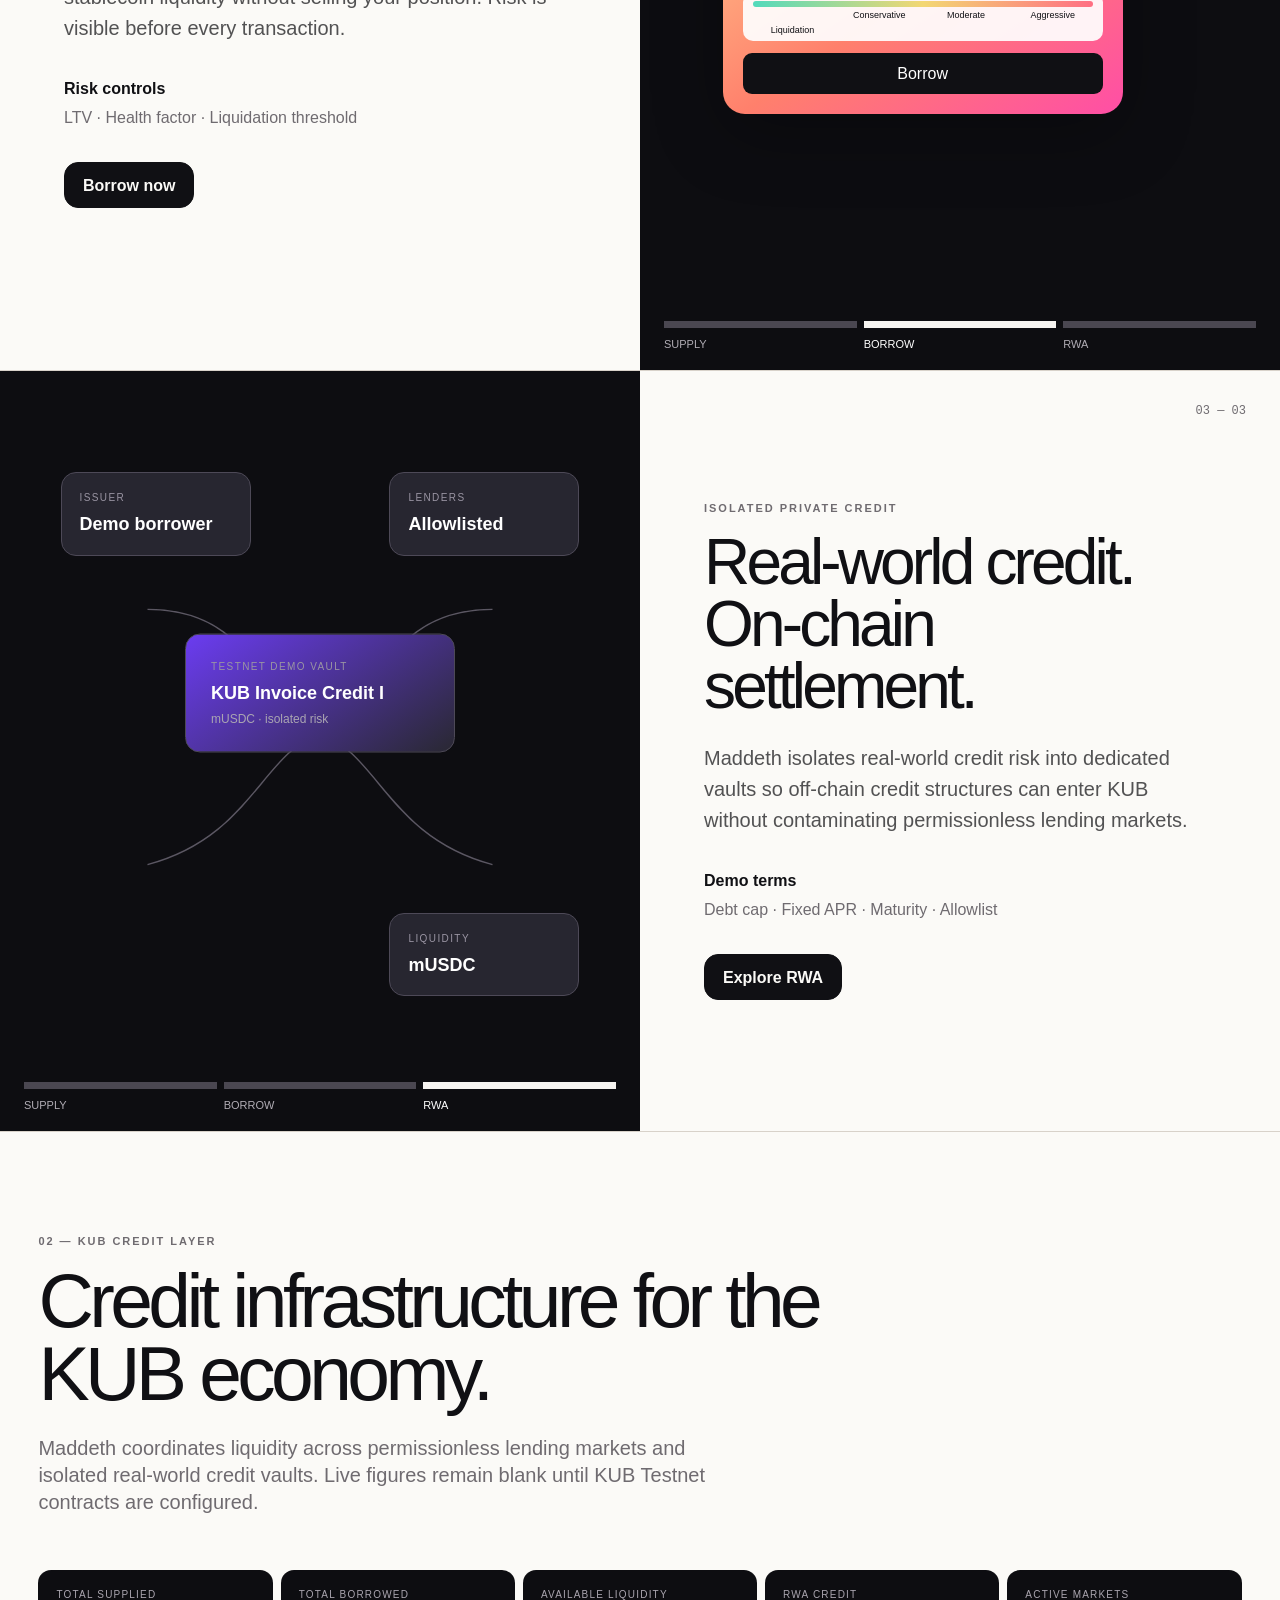
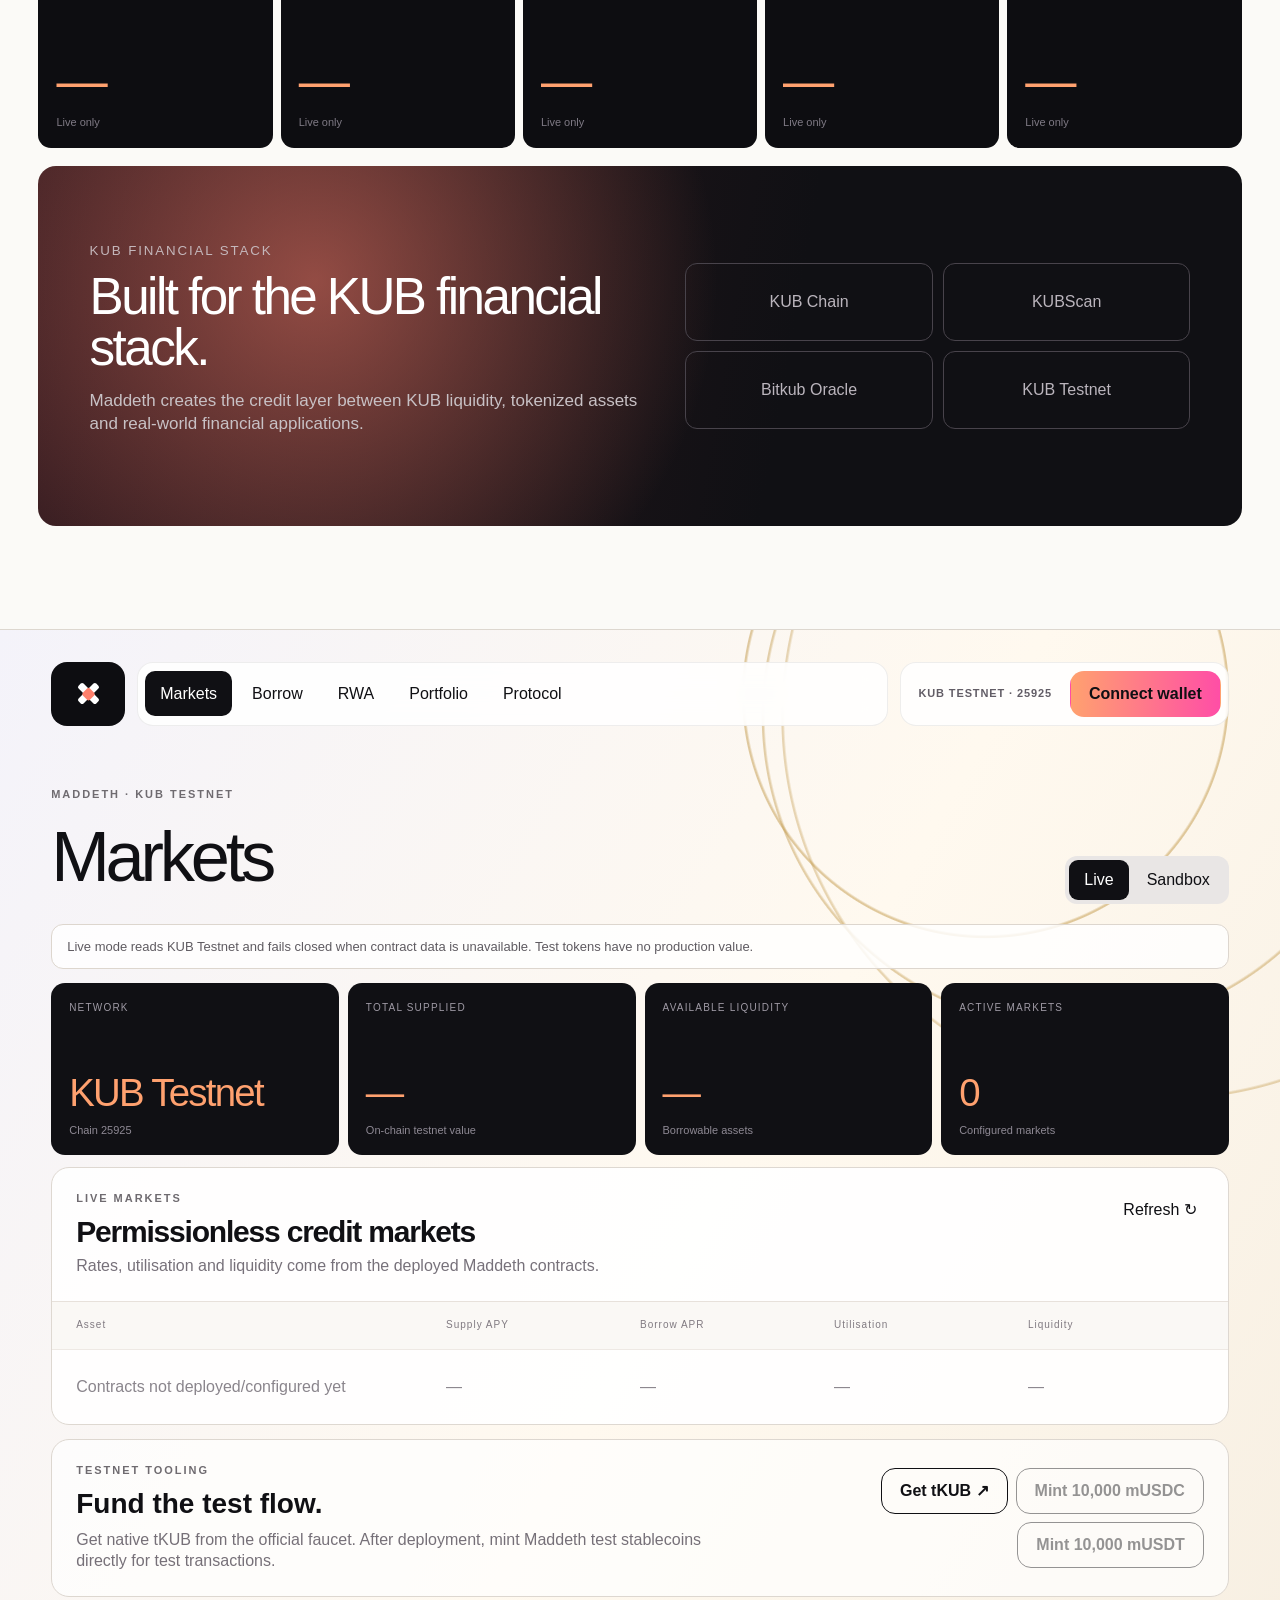
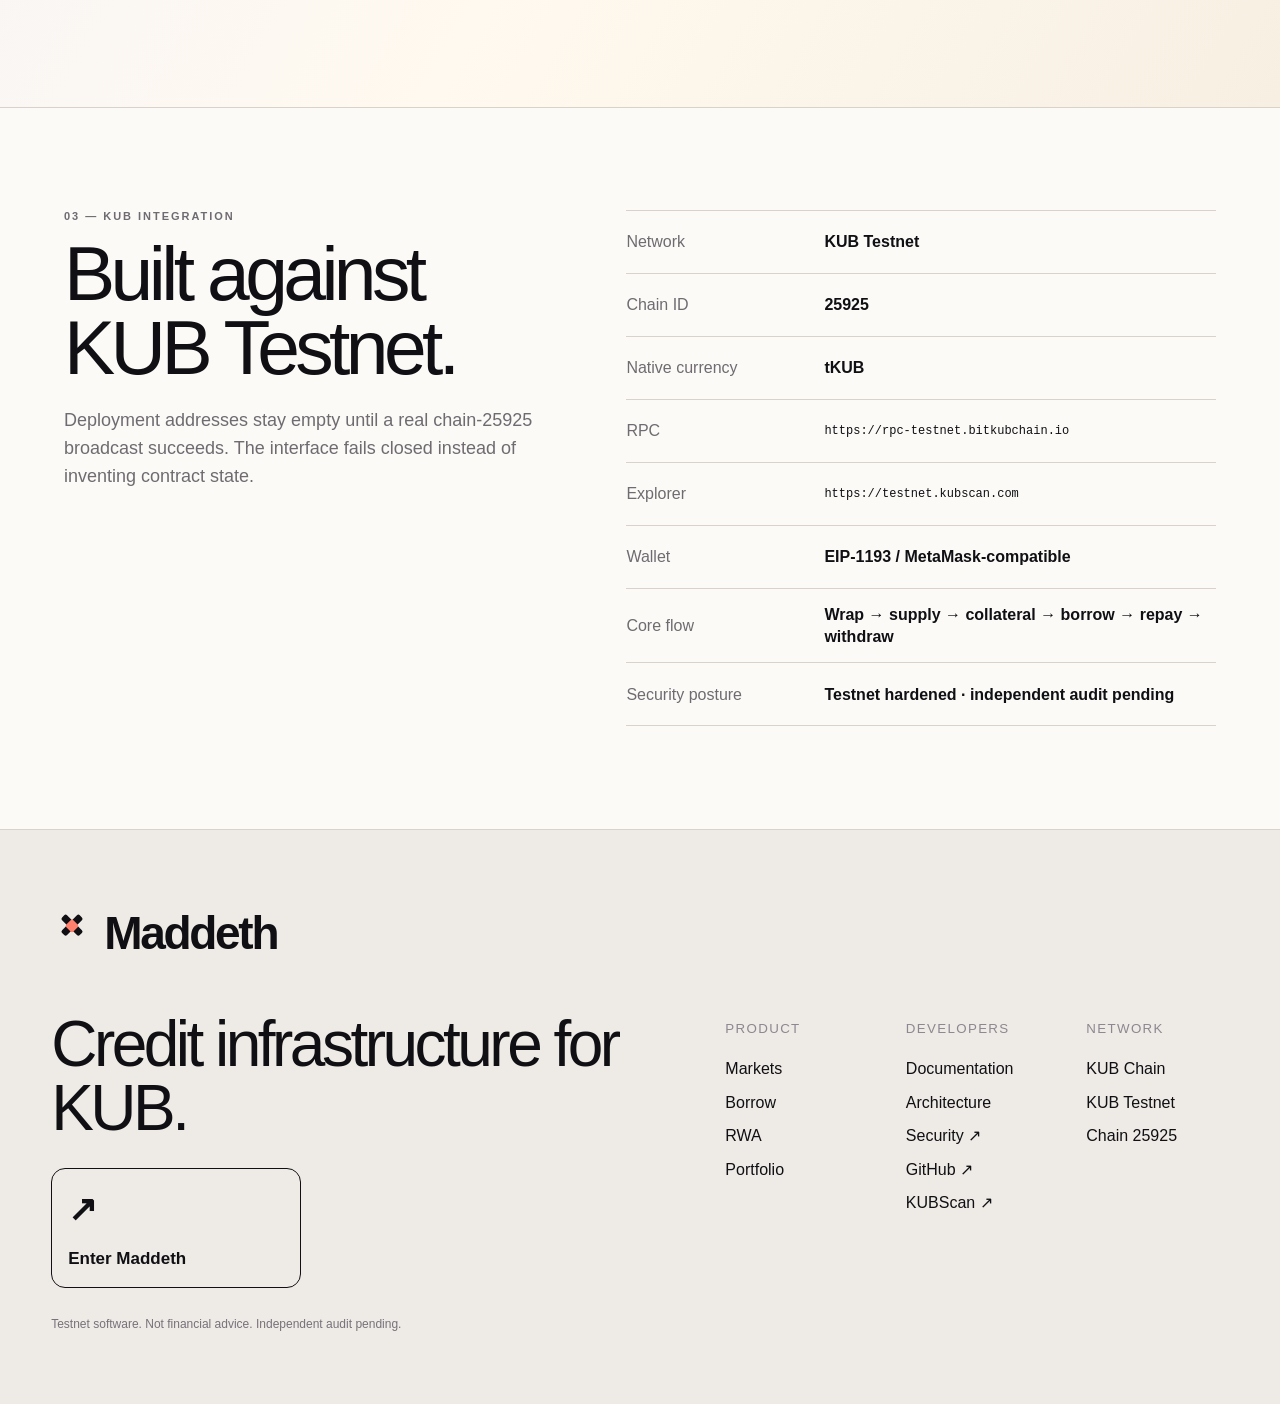
==== commit 90825125: "Rebuild Maddeth institutional credit frontend" ====
--- a/index.html
+++ b/index.html
@@ -3,72 +3,231 @@
 <head>
   <meta charset="UTF-8" />
   <meta name="viewport" content="width=device-width, initial-scale=1.0" />
-  <meta name="theme-color" content="#f4efe8" />
-  <meta name="description" content="Maddeth — KUB-native lending and isolated RWA credit infrastructure." />
+  <meta name="theme-color" content="#f5f1eb" />
+  <meta name="referrer" content="no-referrer" />
+  <meta http-equiv="Content-Security-Policy" content="default-src 'self'; script-src 'self'; style-src 'self'; connect-src 'self' https://rpc-testnet.bitkubchain.io; img-src 'self' data:; object-src 'none'; base-uri 'none'; form-action 'self'; upgrade-insecure-requests" />
+  <meta name="description" content="Maddeth — credit infrastructure for KUB. Supply liquidity, borrow against digital assets and access isolated real-world credit on KUB Testnet." />
   <title>Maddeth — Credit infrastructure for KUB</title>
   <link rel="stylesheet" href="./src/styles.css" />
 </head>
 <body>
-  <div class="announcement">KUB TESTNET · CHAIN 25925 · TESTNET SOFTWARE</div>
+  <a class="skip-link" href="#appSection">Skip to application</a>
+
+  <div class="announcement" role="status">
+    <span>KUB TESTNET · CHAIN 25925 · TESTNET HARDENED · INDEPENDENT AUDIT PENDING</span>
+  </div>
+
   <header class="topbar">
     <a class="brand" href="#home" aria-label="Maddeth home">
       <span class="brand-mark" aria-hidden="true"><i></i><i></i><i></i></span>
       <span>Maddeth</span>
     </a>
-    <nav class="nav" aria-label="Primary">
-      <button data-view="markets">Markets</button>
-      <button data-view="borrow">Borrow</button>
-      <button data-view="rwa">RWA</button>
-      <button data-view="portfolio">Portfolio</button>
-      <button data-view="protocol">Protocol</button>
+
+    <nav class="nav" aria-label="Primary navigation">
+      <button data-view="markets" type="button">Markets</button>
+      <button data-view="borrow" type="button">Borrow</button>
+      <button data-view="rwa" type="button">RWA</button>
+      <button data-view="portfolio" type="button">Portfolio</button>
+      <button data-view="protocol" type="button">Protocol</button>
       <a href="#docs">Docs</a>
     </nav>
+
     <div class="wallet-actions">
-      <button id="networkPill" class="network-pill" type="button">Not connected</button>
-      <button id="connectWallet" class="primary-btn" type="button">Connect wallet</button>
+      <button id="networkPill" class="network-pill" type="button" aria-label="Network status and switcher">Not connected</button>
+      <details class="settings-menu">
+        <summary aria-label="Open Maddeth settings">☰</summary>
+        <div class="settings-panel">
+          <div class="settings-head"><strong>Application</strong><span>KUB Testnet</span></div>
+          <button type="button" data-view="portfolio"><b>Watch wallet</b><small>Open read-only portfolio view</small></button>
+          <div class="settings-block">
+            <b>Data mode</b>
+            <small>Live is blockchain-only. Sandbox is simulated.</small>
+            <div class="settings-inline"><button id="settingsLive" type="button">Live</button><button id="settingsSandbox" type="button">Sandbox</button></div>
+          </div>
+          <div class="settings-block">
+            <b>Appearance</b>
+            <div class="settings-inline"><button id="themeLight" type="button">Light</button><button id="themeDark" type="button">Dark</button><button id="themeSystem" type="button">System</button></div>
+          </div>
+          <a href="https://testnet.kubscan.com" target="_blank" rel="noopener noreferrer">KUBScan ↗</a>
+          <a href="#docs">Documentation</a>
+          <a href="./SECURITY.md" target="_blank" rel="noopener noreferrer">Security ↗</a>
+          <a href="https://github.com/mushee-io/Maddeth" target="_blank" rel="noopener noreferrer">GitHub ↗</a>
+          <div class="settings-foot">NETWORK · KUB TESTNET · 25925</div>
+        </div>
+      </details>
+      <button id="connectWallet" class="primary-btn wallet-cta" type="button">Connect wallet</button>
     </div>
   </header>
 
   <main>
-    <section id="home" class="hero section-grid">
+    <section id="home" class="hero">
       <div class="hero-copy">
-        <div class="eyebrow">KUB-NATIVE CREDIT MARKETS</div>
-        <h1>Put KUB capital<br/>to work.</h1>
-        <p>Maddeth is a lending and isolated real-world credit layer for KUB Chain. Supply liquidity, borrow against approved collateral and keep RWA risk separated by vault.</p>
+        <div class="eyebrow">KUB-NATIVE CREDIT INFRASTRUCTURE</div>
+        <h1>Capital should work.<br/>Collateral should move.</h1>
+        <p>Maddeth brings permissionless lending and isolated real-world credit markets to KUB, turning digital assets into productive collateral.</p>
         <div class="hero-actions">
-          <button class="primary-btn" type="button" data-view="borrow">Launch testnet app</button>
-          <button class="secondary-btn" type="button" data-view="protocol">Read the risk model ↗</button>
+          <button class="primary-btn hero-primary" type="button" data-view="borrow">Open Maddeth ↗</button>
+          <button class="secondary-btn" type="button" data-view="markets">Explore markets</button>
         </div>
         <div class="status-line">
-          <span class="dot"></span>
+          <span class="status-dot" aria-hidden="true"></span>
           <strong id="deploymentLabel">KUB Testnet</strong>
           <span id="contractStatus">Checking deployment configuration…</span>
         </div>
       </div>
-      <div class="hero-art" aria-label="Maddeth protocol diagram">
-        <div class="orbit orbit-a"></div><div class="orbit orbit-b"></div><div class="orbit orbit-c"></div>
-        <div class="core">M</div>
-        <div class="art-card art-supply"><small>SUPPLY</small><strong>Utilisation-driven yield</strong></div>
-        <div class="art-card art-borrow"><small>BORROW</small><strong>Transparent collateral risk</strong></div>
-        <div class="art-card art-rwa"><small>RWA</small><strong>Isolated credit domains</strong></div>
-      </div>
-    </section>
-
-    <section class="capabilities dark-section">
+
+      <div class="hero-art" aria-label="Abstract Maddeth capital-flow diagram">
+        <svg class="hero-lines" viewBox="0 0 900 760" role="img" aria-label="Capital routes converging into Maddeth credit infrastructure">
+          <defs>
+            <linearGradient id="maddethField" x1="0" y1="0" x2="1" y2="1">
+              <stop offset="0" stop-color="#fffaf6"/>
+              <stop offset="0.36" stop-color="#ffb29d"/>
+              <stop offset="0.7" stop-color="#ff806c"/>
+              <stop offset="1" stop-color="#8a5cff"/>
+            </linearGradient>
+          </defs>
+          <rect width="900" height="760" fill="url(#maddethField)"/>
+          <g fill="none" stroke="#101014" stroke-width="1.4" vector-effect="non-scaling-stroke">
+            <path d="M900 40 C690 58 622 92 560 184 C503 269 484 337 458 760"/>
+            <path d="M900 120 C726 142 640 172 583 245 C530 313 511 392 510 760"/>
+            <path d="M900 214 C734 236 650 260 605 314 C560 368 552 456 570 760"/>
+            <path d="M900 335 C744 344 674 363 636 400 C598 438 603 526 650 760"/>
+            <path d="M900 510 C754 488 701 476 674 452 C646 427 620 367 591 316"/>
+            <path d="M900 650 C748 588 702 542 665 477 C626 410 605 325 564 242"/>
+            <path d="M78 80 C224 120 333 170 420 262 C496 343 524 461 548 760"/>
+            <path d="M0 246 C204 247 325 273 424 341 C502 394 554 492 615 760"/>
+          </g>
+          <g class="diagram-nodes">
+            <circle cx="574" cy="308" r="48" fill="#101014"/>
+            <circle cx="574" cy="308" r="11" fill="#ff806c"/>
+            <circle cx="574" cy="308" r="3" fill="#fff"/>
+          </g>
+        </svg>
+        <div class="flow-card flow-supply"><span>01</span><strong>Supply</strong><small>Liquidity enters</small></div>
+        <div class="flow-card flow-credit"><span>02</span><strong>Credit</strong><small>Collateral routes</small></div>
+        <div class="flow-card flow-rwa"><span>03</span><strong>RWA</strong><small>Risk stays isolated</small></div>
+      </div>
+    </section>
+
+    <section class="credit-primitives dark-section">
       <div class="section-kicker">01 — CREDIT PRIMITIVES</div>
-      <h2>One interface.<br/>Separated risk.</h2>
-      <div class="cap-grid">
-        <article><span class="cap-icon">↗</span><h3>Earn</h3><p>Supply listed assets and earn interest generated by active borrowers.</p></article>
-        <article><span class="cap-icon">↘</span><h3>Borrow</h3><p>Use approved collateral with visible LTV, health factor and liquidation thresholds.</p></article>
-        <article><span class="cap-icon">◇</span><h3>RWA Credit</h3><p>Permissioned vaults isolate issuer and maturity risk from permissionless crypto markets.</p></article>
-        <article><span class="cap-icon">◎</span><h3>Risk Engine</h3><p>Caps, utilisation curves, stale-price rejection, liquidations and emergency pause controls.</p></article>
+      <h2>Maddeth connects collateral, liquidity and real-world credit through one KUB-native lending layer.</h2>
+      <div class="primitive-grid">
+        <button class="primitive-card" type="button" data-view="markets"><span class="primitive-icon earn-icon">◇</span><span class="primitive-arrow">↗</span><div><h3>Earn</h3><p>Supply assets to Maddeth markets and earn utilisation-driven yield.</p></div></button>
+        <button class="primitive-card" type="button" data-view="borrow"><span class="primitive-icon borrow-icon">↘</span><span class="primitive-arrow">↗</span><div><h3>Borrow</h3><p>Unlock stablecoin liquidity without selling productive collateral.</p></div></button>
+        <button class="primitive-card" type="button" data-view="rwa"><span class="primitive-icon rwa-icon">◎</span><span class="primitive-arrow">↗</span><div><h3>RWA Credit</h3><p>Isolated vault infrastructure for tokenized real-world credit.</p></div></button>
+        <button class="primitive-card" type="button" data-view="protocol"><span class="primitive-icon infra-icon">→</span><span class="primitive-arrow">↗</span><div><h3>Liquidity Infrastructure</h3><p>Shared credit infrastructure designed to deepen liquidity across KUB.</p></div></button>
+      </div>
+    </section>
+
+    <section class="story story-supply">
+      <div class="story-visual dark-canvas">
+        <div class="visual-stage supply-stage">
+          <div class="mini-window supply-window">
+            <div class="mini-head"><span>Cash in wallet</span><button type="button" data-view="markets">Supply</button></div>
+            <div class="mini-table"><span>Token</span><span>Balance</span><b>WtKUB</b><strong>—</strong><b>mUSDC</b><strong>—</strong><b>mUSDT</b><strong>—</strong></div>
+          </div>
+          <div class="floating-panel network-float"><small>NETWORK</small><strong>KUB Chain</strong><span>25925</span></div>
+          <div class="floating-panel yield-float"><small>SUPPLY</small><strong>Live APY</strong><span>Read from market</span></div>
+          <svg class="story-wire" viewBox="0 0 800 650" aria-hidden="true"><path d="M110 160 H590 V430 H320"/><path d="M425 70 V500"/></svg>
+        </div>
+        <div class="story-tabs"><span class="active">SUPPLY</span><span>BORROW</span><span>RWA</span></div>
+      </div>
+      <div class="story-copy">
+        <div class="story-count">01 — 03</div>
+        <div class="eyebrow">ON-CHAIN LIQUIDITY</div>
+        <h2>Supply Capital.<br/>Earn On-Chain.</h2>
+        <p>Capital supplied to Maddeth becomes liquidity for KUB-native credit markets. Rates are derived from live utilisation when contracts are deployed.</p>
+        <div class="supported"><b>Supported testnet assets</b><span>WtKUB · mUSDC · mUSDT</span></div>
+        <button class="primary-btn" type="button" data-view="markets">Explore markets</button>
+      </div>
+    </section>
+
+    <section class="story story-borrow">
+      <div class="story-copy story-copy-left">
+        <div class="story-count">02 — 03</div>
+        <div class="eyebrow">COLLATERALISED CREDIT</div>
+        <h2>Borrow Against<br/>Digital Assets.</h2>
+        <p>Use productive KUB assets as collateral to access stablecoin liquidity without selling your position. Risk is visible before every transaction.</p>
+        <div class="supported"><b>Risk controls</b><span>LTV · Health factor · Liquidation threshold</span></div>
+        <button class="primary-btn" type="button" data-view="borrow">Borrow now</button>
+      </div>
+      <div class="story-visual dark-canvas">
+        <div class="visual-stage borrow-stage">
+          <div class="mini-window borrow-window">
+            <h3>Borrow stablecoins</h3>
+            <div class="mini-dual"><div><span>Supply</span><b>WtKUB</b><strong>—</strong></div><div><span>Borrow</span><b>mUSDC</b><strong>—</strong></div></div>
+            <div class="mini-risk"><i></i><span>Conservative</span><span>Moderate</span><span>Aggressive</span><span>Liquidation</span></div>
+            <button type="button" data-view="borrow">Borrow</button>
+          </div>
+          <div class="floating-panel rate-float"><small>BORROW RATE</small><strong>Live APR</strong><span>From utilisation</span></div>
+          <svg class="story-wire" viewBox="0 0 800 650" aria-hidden="true"><path d="M90 90 H590 V500 H235"/><path d="M610 125 V470"/></svg>
+        </div>
+        <div class="story-tabs"><span>SUPPLY</span><span class="active">BORROW</span><span>RWA</span></div>
+      </div>
+    </section>
+
+    <section class="story story-rwa">
+      <div class="story-visual dark-canvas">
+        <div class="visual-stage rwa-stage">
+          <div class="rwa-network">
+            <div class="rwa-node issuer-node"><small>ISSUER</small><strong>Demo borrower</strong></div>
+            <div class="rwa-node vault-node"><small>TESTNET DEMO VAULT</small><strong>KUB Invoice Credit I</strong><span>mUSDC · isolated risk</span></div>
+            <div class="rwa-node lender-node"><small>LENDERS</small><strong>Allowlisted</strong></div>
+            <div class="rwa-node liquidity-node"><small>LIQUIDITY</small><strong>mUSDC</strong></div>
+            <svg viewBox="0 0 800 650" aria-hidden="true"><path d="M150 140 C320 140 312 300 400 300"/><path d="M650 140 C480 140 488 300 400 300"/><path d="M150 510 C300 470 315 350 400 320"/><path d="M650 510 C500 470 485 350 400 320"/></svg>
+          </div>
+        </div>
+        <div class="story-tabs"><span>SUPPLY</span><span>BORROW</span><span class="active">RWA</span></div>
+      </div>
+      <div class="story-copy">
+        <div class="story-count">03 — 03</div>
+        <div class="eyebrow">ISOLATED PRIVATE CREDIT</div>
+        <h2>Real-world credit.<br/>On-chain settlement.</h2>
+        <p>Maddeth isolates real-world credit risk into dedicated vaults so off-chain credit structures can enter KUB without contaminating permissionless lending markets.</p>
+        <div class="supported"><b>Demo terms</b><span>Debt cap · Fixed APR · Maturity · Allowlist</span></div>
+        <button class="primary-btn" type="button" data-view="rwa">Explore RWA</button>
+      </div>
+    </section>
+
+    <section class="editorial-metrics">
+      <div class="editorial-copy">
+        <div class="section-kicker">02 — KUB CREDIT LAYER</div>
+        <h2>Credit infrastructure for the KUB economy.</h2>
+        <p>Maddeth coordinates liquidity across permissionless lending markets and isolated real-world credit vaults. Live figures remain blank until KUB Testnet contracts are configured.</p>
+      </div>
+      <div class="editorial-stat-row">
+        <div><small>TOTAL SUPPLIED</small><strong>—</strong><span>Live only</span></div>
+        <div><small>TOTAL BORROWED</small><strong>—</strong><span>Live only</span></div>
+        <div><small>AVAILABLE LIQUIDITY</small><strong>—</strong><span>Live only</span></div>
+        <div><small>RWA CREDIT</small><strong>—</strong><span>Live only</span></div>
+        <div><small>ACTIVE MARKETS</small><strong>—</strong><span>Live only</span></div>
+      </div>
+      <div class="ecosystem-panel">
+        <div><small>KUB FINANCIAL STACK</small><h3>Built for the KUB financial stack.</h3><p>Maddeth creates the credit layer between KUB liquidity, tokenized assets and real-world financial applications.</p></div>
+        <div class="ecosystem-list"><span>KUB Chain</span><span>KUBScan</span><span>Bitkub Oracle</span><span>KUB Testnet</span></div>
       </div>
     </section>
 
     <section id="appSection" class="app-shell">
+      <div class="app-chrome">
+        <div class="app-brand-square"><span class="brand-mark inverse" aria-hidden="true"><i></i><i></i><i></i></span></div>
+        <div class="app-tabs" aria-label="Application views">
+          <button type="button" data-view="markets">Markets</button>
+          <button type="button" data-view="borrow">Borrow</button>
+          <button type="button" data-view="rwa">RWA</button>
+          <button type="button" data-view="portfolio">Portfolio</button>
+          <button type="button" data-view="protocol">Protocol</button>
+        </div>
+        <div class="app-chrome-actions">
+          <span class="app-network">KUB TESTNET · 25925</span>
+          <button class="secondary-btn app-connect-proxy" type="button" data-connect-proxy>Connect wallet</button>
+        </div>
+      </div>
+
       <div class="app-head">
         <div>
-          <div class="eyebrow">MADDETH APP · KUB TESTNET</div>
+          <div class="eyebrow">MADDETH · KUB TESTNET</div>
           <h2 id="viewTitle">Markets</h2>
         </div>
         <div class="mode-switch" role="group" aria-label="Data mode">
@@ -77,178 +236,119 @@
         </div>
       </div>
 
-      <div id="liveNotice" class="notice">Live mode reads KUB Testnet RPC and, after deployment, the canonical Maddeth contracts. No production TVL is implied by test tokens.</div>
-      <div id="sandboxNotice" class="notice warning hidden">Sandbox values are UI demonstrations only. They are not wallet balances, protocol deposits or on-chain TVL.</div>
+      <div id="liveNotice" class="notice">Live mode reads KUB Testnet and fails closed when contract data is unavailable. Test tokens have no production value.</div>
+      <div id="sandboxNotice" class="notice warning hidden">SANDBOX · Values below are simulated UI demonstrations only. Sandbox can never submit blockchain transactions.</div>
       <div id="txBanner" class="tx-banner hidden" aria-live="polite"></div>
 
       <div id="marketsView" class="view active">
         <div class="metrics-row">
           <div class="metric"><small>NETWORK</small><strong>KUB Testnet</strong><span>Chain 25925</span></div>
-          <div class="metric"><small>TESTNET SUPPLIED</small><strong id="metricSupplied">—</strong><span>Mock + wrapped assets</span></div>
-          <div class="metric"><small>AVAILABLE LIQUIDITY</small><strong id="metricLiquidity">—</strong><span>Borrowable test assets</span></div>
-          <div class="metric"><small>ACTIVE MARKETS</small><strong id="metricMarkets">0</strong><span>Configured on-chain markets</span></div>
-        </div>
-        <div class="table-card">
-          <div class="table-head"><div><h3>Permissionless testnet markets</h3><p>Live contract values after deployment.</p></div><button id="refreshMarkets" class="text-btn" type="button">Refresh ↻</button></div>
-          <div class="market-row header"><span>Asset</span><span>Supply APR</span><span>Borrow APR</span><span>Utilisation</span><span>Liquidity</span></div>
-          <div id="marketRows">
-            <div class="market-row placeholder-row"><span>Awaiting deployment</span><span>—</span><span>—</span><span>—</span><span>—</span></div>
-          </div>
+          <div class="metric"><small>TOTAL SUPPLIED</small><strong id="metricSupplied">—</strong><span>On-chain testnet value</span></div>
+          <div class="metric"><small>AVAILABLE LIQUIDITY</small><strong id="metricLiquidity">—</strong><span>Borrowable assets</span></div>
+          <div class="metric"><small>ACTIVE MARKETS</small><strong id="metricMarkets">0</strong><span>Configured markets</span></div>
+        </div>
+        <div class="table-card market-table-card">
+          <div class="table-head"><div><div class="eyebrow">LIVE MARKETS</div><h3>Permissionless credit markets</h3><p>Rates, utilisation and liquidity come from the deployed Maddeth contracts.</p></div><button id="refreshMarkets" class="text-btn" type="button">Refresh ↻</button></div>
+          <div class="market-row header"><span>Asset</span><span>Supply APY</span><span>Borrow APR</span><span>Utilisation</span><span>Liquidity</span></div>
+          <div id="marketRows"><div class="market-row placeholder-row"><span>Awaiting deployment</span><span>—</span><span>—</span><span>—</span><span>—</span></div></div>
         </div>
         <div class="testnet-tools">
-          <div><div class="eyebrow">TESTNET TOOLING</div><h3>Need assets to test?</h3><p>Get native tKUB from the official faucet. Once Maddeth test contracts are deployed, mint mUSDC/mUSDT directly for test transactions.</p></div>
-          <div class="tool-actions">
-            <a id="kubFaucetLink" class="secondary-btn" href="https://faucet.kubchain.com/" target="_blank" rel="noopener noreferrer">Get tKUB ↗</a>
-            <button id="mintUsdc" class="secondary-btn" type="button" disabled>Mint 10,000 mUSDC</button>
-            <button id="mintUsdt" class="secondary-btn" type="button" disabled>Mint 10,000 mUSDT</button>
-          </div>
+          <div><div class="eyebrow">TESTNET TOOLING</div><h3>Fund the test flow.</h3><p>Get native tKUB from the official faucet. After deployment, mint Maddeth test stablecoins directly for test transactions.</p></div>
+          <div class="tool-actions"><a id="kubFaucetLink" class="secondary-btn" href="https://faucet.kubchain.com/" target="_blank" rel="noopener noreferrer">Get tKUB ↗</a><button id="mintUsdc" class="secondary-btn" type="button" disabled>Mint 10,000 mUSDC</button><button id="mintUsdt" class="secondary-btn" type="button" disabled>Mint 10,000 mUSDT</button></div>
         </div>
       </div>
 
       <div id="borrowView" class="view">
-        <div class="borrow-grid">
-          <div class="borrow-card">
-            <div class="workflow-label"><span>01</span><div><strong>Open a collateralised position</strong><small>Wrap if needed → approve → supply → enable collateral → borrow</small></div></div>
-            <div class="dual-inputs">
-              <div class="token-input">
-                <label for="supplyAsset">Supply collateral</label>
-                <div class="input-box">
-                  <select id="supplyAsset"><option value="wrappedKUB">tKUB → WtKUB</option><option value="testUSDC">mUSDC</option><option value="testUSDT">mUSDT</option></select>
-                  <input id="supplyAmount" inputmode="decimal" placeholder="0.00" />
+        <div class="borrow-layout">
+          <div class="borrow-workspace">
+            <div class="borrow-card terminal-card">
+              <div class="terminal-top"><div><span class="eyebrow">EASY BORROW</span><h3>Open a collateralised position.</h3></div><span class="testnet-badge">TESTNET</span></div>
+              <div class="dual-inputs">
+                <div class="token-input">
+                  <div class="input-label-row"><label for="supplyAsset">Supply</label><button id="supplyMaxVisual" class="text-btn" type="button">MAX</button></div>
+                  <div class="input-box"><select id="supplyAsset"><option value="wrappedKUB">tKUB → WtKUB</option><option value="testUSDC">mUSDC</option><option value="testUSDT">mUSDT</option></select><input id="supplyAmount" inputmode="decimal" autocomplete="off" placeholder="0.00" /></div>
+                  <small>Wallet balance <span id="walletBalance">—</span></small>
                 </div>
-                <small>Wallet: <span id="walletBalance">—</span></small>
+                <div class="token-input">
+                  <div class="input-label-row"><label for="borrowAsset">Borrow</label><span>AVAILABLE</span></div>
+                  <div class="input-box"><select id="borrowAsset"><option value="testUSDC">mUSDC</option><option value="testUSDT">mUSDT</option><option value="wrappedKUB">WtKUB</option></select><input id="borrowAmount" inputmode="decimal" autocomplete="off" placeholder="0.00" /></div>
+                  <small>Market liquidity <span id="borrowLiquidity">—</span></small>
+                </div>
               </div>
-              <div class="token-input">
-                <label for="borrowAsset">Borrow asset</label>
-                <div class="input-box">
-                  <select id="borrowAsset"><option value="testUSDC">mUSDC</option><option value="testUSDT">mUSDT</option><option value="wrappedKUB">WtKUB</option></select>
-                  <input id="borrowAmount" inputmode="decimal" placeholder="0.00" />
-                </div>
-                <small>Live market liquidity: <span id="borrowLiquidity">—</span></small>
+              <div class="risk-panel">
+                <div class="risk-top"><div><small>LOAN TO VALUE / BORROW LIMIT USED</small><strong id="ltvValue">0.00%</strong></div><div><small>POST-BORROW HEALTH FACTOR</small><strong id="healthFactor">∞</strong></div></div>
+                <div class="risk-track"><span id="riskFill"></span><i class="threshold" title="Liquidation threshold"></i></div>
+                <div class="risk-labels"><span>Safe</span><span>Conservative</span><span>Moderate</span><span>Aggressive</span><span>Liquidation</span></div>
+                <p id="riskMessage" class="risk-message">Enter an amount, then preview the position.</p>
               </div>
+              <div class="action-row"><button id="previewBorrow" class="secondary-btn" type="button">Preview risk</button><button id="submitBorrow" class="primary-btn" type="button" disabled>Contracts not deployed</button></div>
             </div>
-            <div class="risk-panel">
-              <div class="risk-top">
-                <div><small>Borrow limit used</small><strong id="ltvValue">0.00%</strong></div>
-                <div><small>Post-borrow health factor</small><strong id="healthFactor">∞</strong></div>
-              </div>
-              <div class="risk-track"><span id="riskFill"></span><i class="threshold" title="Liquidation threshold"></i></div>
-              <div class="risk-labels"><span>Conservative</span><span>Moderate</span><span>Aggressive</span><span>Liquidation</span></div>
-              <p id="riskMessage" class="risk-message">Enter an amount, then preview the position.</p>
+
+            <div id="walletGate" class="wallet-gate">
+              <div class="wallet-gate-lines" aria-hidden="true"></div>
+              <h3>Connect your wallet to enter Maddeth.</h3>
+              <div class="asset-orbs"><span>Wt</span><span>U</span><span>T</span><span>K</span></div>
+              <div><button class="primary-btn" type="button" data-connect-proxy>Connect wallet</button><button class="secondary-btn" type="button" data-sandbox-proxy>Try sandbox</button></div>
             </div>
-            <div class="action-row">
-              <button id="previewBorrow" class="secondary-btn" type="button">Preview live risk</button>
-              <button id="submitBorrow" class="primary-btn" type="button" disabled>Contracts not deployed</button>
+
+            <div class="manage-grid">
+              <article class="manage-card"><div class="workflow-label"><span>02</span><div><strong>Repay</strong><small>Reduce outstanding debt. Repay remains available during protocol pauses.</small></div></div><label for="repayAsset">Debt asset</label><select id="repayAsset"><option value="testUSDC">mUSDC</option><option value="testUSDT">mUSDT</option><option value="wrappedKUB">WtKUB</option></select><label for="repayAmount">Amount</label><input id="repayAmount" inputmode="decimal" autocomplete="off" placeholder="0.00" /><div class="inline-actions"><button id="repayMax" class="text-btn" type="button">Use full debt</button><button id="repayButton" class="primary-btn" type="button" disabled>Repay</button></div></article>
+              <article class="manage-card"><div class="workflow-label"><span>03</span><div><strong>Withdraw</strong><small>Withdraw only when the resulting account remains healthy and liquid.</small></div></div><label for="withdrawAsset">Supplied asset</label><select id="withdrawAsset"><option value="wrappedKUB">WtKUB</option><option value="testUSDC">mUSDC</option><option value="testUSDT">mUSDT</option></select><label for="withdrawAmount">Amount</label><input id="withdrawAmount" inputmode="decimal" autocomplete="off" placeholder="0.00" /><div class="inline-actions"><button id="withdrawMax" class="text-btn" type="button">Use supplied balance</button><button id="withdrawButton" class="primary-btn" type="button" disabled>Withdraw</button></div></article>
             </div>
           </div>
-          <aside class="rate-card">
-            <h3>Account risk</h3>
-            <div><span>Collateral value</span><strong id="accountCollateral">—</strong></div>
-            <div><span>Debt</span><strong id="accountDebt">—</strong></div>
-            <div><span>Borrow capacity</span><strong id="accountBorrowLimit">—</strong></div>
-            <div><span>Available to borrow</span><strong id="accountAvailable">—</strong></div>
-            <div><span>Health factor</span><strong id="accountHealth">—</strong></div>
-            <p>All values come from KUB Testnet contract state in Live mode. Test tokens have no production value.</p>
+
+          <aside class="rate-card account-panel">
+            <div class="rate-section"><small>BORROW RATE</small><div class="rate-pill"><span id="selectedBorrowSymbol">mUSDC</span><strong id="selectedBorrowRate">—</strong></div></div>
+            <div class="rate-section"><small>SUPPLY RATE</small><div class="rate-pill"><span id="selectedSupplySymbol">WtKUB</span><strong id="selectedSupplyRate">—</strong></div></div>
+            <div class="rate-section account-section"><small>ACCOUNT</small><div><span>Collateral value</span><strong id="accountCollateral">—</strong></div><div><span>Debt</span><strong id="accountDebt">—</strong></div><div><span>Borrow capacity</span><strong id="accountBorrowLimit">—</strong></div><div><span>Available to borrow</span><strong id="accountAvailable">—</strong></div><div><span>Health factor</span><strong id="accountHealth">—</strong></div></div>
+            <p>Live mode uses KUB Testnet contract state only. If a read fails, Maddeth displays no fabricated fallback value.</p>
           </aside>
         </div>
-
-        <div class="manage-grid">
-          <article class="manage-card">
-            <div class="workflow-label"><span>02</span><div><strong>Repay</strong><small>Approve the debt token and reduce your outstanding borrow.</small></div></div>
-            <label for="repayAsset">Debt asset</label>
-            <select id="repayAsset"><option value="testUSDC">mUSDC</option><option value="testUSDT">mUSDT</option><option value="wrappedKUB">WtKUB</option></select>
-            <label for="repayAmount">Amount</label>
-            <input id="repayAmount" inputmode="decimal" placeholder="0.00" />
-            <div class="inline-actions"><button id="repayMax" class="text-btn" type="button">Use full debt</button><button id="repayButton" class="primary-btn" type="button" disabled>Repay</button></div>
-          </article>
-          <article class="manage-card">
-            <div class="workflow-label"><span>03</span><div><strong>Withdraw</strong><small>Withdraw supplied assets only when the resulting account remains healthy.</small></div></div>
-            <label for="withdrawAsset">Supplied asset</label>
-            <select id="withdrawAsset"><option value="wrappedKUB">WtKUB</option><option value="testUSDC">mUSDC</option><option value="testUSDT">mUSDT</option></select>
-            <label for="withdrawAmount">Amount</label>
-            <input id="withdrawAmount" inputmode="decimal" placeholder="0.00" />
-            <div class="inline-actions"><button id="withdrawMax" class="text-btn" type="button">Use supplied balance</button><button id="withdrawButton" class="primary-btn" type="button" disabled>Withdraw</button></div>
-          </article>
-        </div>
       </div>
 
       <div id="rwaView" class="view">
-        <div class="rwa-intro">
-          <div><div class="eyebrow">ISOLATED CREDIT</div><h3>Real-world credit stays outside pooled crypto risk.</h3></div>
-          <p>Each Maddeth RWA vault has its own borrower, lender permissions, debt cap and maturity. The testnet deployment creates one clearly labelled demonstration vault; it does not represent a real issuer or enforceable asset.</p>
-        </div>
+        <div class="rwa-intro"><div><div class="eyebrow">ISOLATED PRIVATE CREDIT</div><h3>Real-world credit.<br/>On-chain settlement.</h3></div><p>Dedicated credit vaults isolate borrower and asset risk. The current sample is explicitly a testnet demonstration and does not represent a legally enforceable real-world asset.</p></div>
         <div id="rwaLiveCard" class="rwa-live-card">
-          <div class="status pending" id="rwaStatus">NOT DEPLOYED</div>
-          <div class="rwa-live-head"><div><small>TESTNET DEMONSTRATION</small><h4>KUB Invoice Credit Demo</h4></div><a id="rwaExplorer" class="text-btn disabled-link" href="#">KUBScan ↗</a></div>
-          <div class="rwa-stat-grid">
-            <div><span>Liquidity asset</span><strong id="rwaAsset">mUSDC</strong></div>
-            <div><span>Debt cap</span><strong id="rwaCap">—</strong></div>
-            <div><span>Total deposits</span><strong id="rwaDeposits">—</strong></div>
-            <div><span>Outstanding debt</span><strong id="rwaDebt">—</strong></div>
-            <div><span>Maturity</span><strong id="rwaMaturity">—</strong></div>
-            <div><span>Your access</span><strong id="rwaAccess">Connect wallet</strong></div>
-          </div>
-          <div class="rwa-action-row">
-            <input id="rwaDepositAmount" inputmode="decimal" placeholder="mUSDC amount" />
-            <button id="rwaDepositButton" class="primary-btn" type="button" disabled>Deposit to vault</button>
-            <button id="rwaWithdrawButton" class="secondary-btn" type="button" disabled>Withdraw my deposit</button>
-          </div>
-          <p class="fine-print">RWA access is permissioned. If your test wallet is not allowlisted, Maddeth blocks the transaction before wallet confirmation.</p>
+          <div class="rwa-live-head"><div><span class="status pending" id="rwaStatus">NOT DEPLOYED</span><small>TESTNET DEMO VAULT</small><h4>KUB Invoice Credit I</h4><p>Demonstration isolated credit vault. No production issuer or legal asset is implied.</p></div><a id="rwaExplorer" class="text-btn disabled-link" href="#">KUBScan ↗</a></div>
+          <div class="rwa-stat-grid"><div><span>Liquidity asset</span><strong id="rwaAsset">mUSDC</strong></div><div><span>Debt cap</span><strong id="rwaCap">—</strong></div><div><span>Total deposits</span><strong id="rwaDeposits">—</strong></div><div><span>Outstanding debt</span><strong id="rwaDebt">—</strong></div><div><span>Maturity</span><strong id="rwaMaturity">—</strong></div><div><span>Your access</span><strong id="rwaAccess">Connect wallet</strong></div></div>
+          <div class="rwa-action-row"><input id="rwaDepositAmount" inputmode="decimal" autocomplete="off" placeholder="mUSDC amount" /><button id="rwaDepositButton" class="primary-btn" type="button" disabled>Deposit to vault</button><button id="rwaWithdrawButton" class="secondary-btn" type="button" disabled>Withdraw my deposit</button></div>
+          <p class="fine-print">Permissioned testnet access. Maddeth blocks unallowlisted wallets before wallet confirmation.</p>
         </div>
       </div>
 
       <div id="portfolioView" class="view">
-        <div id="portfolioDisconnected" class="empty-state">
-          <div class="empty-symbol">◎</div><h3 id="portfolioTitle">Connect a wallet to view your portfolio</h3><p>Supplied assets, debt, collateral state and health metrics are read directly from KUB Testnet.</p><button id="portfolioConnect" class="primary-btn" type="button">Connect wallet</button>
-        </div>
-        <div id="portfolioLive" class="hidden">
-          <div class="metrics-row portfolio-metrics">
-            <div class="metric"><small>COLLATERAL</small><strong id="portfolioCollateral">—</strong><span>Oracle value</span></div>
-            <div class="metric"><small>DEBT</small><strong id="portfolioDebt">—</strong><span>Current indexed borrow</span></div>
-            <div class="metric"><small>AVAILABLE</small><strong id="portfolioAvailable">—</strong><span>Borrow headroom</span></div>
-            <div class="metric"><small>HEALTH FACTOR</small><strong id="portfolioHealth">—</strong><span>Liquidation safety</span></div>
-          </div>
-          <div class="table-card">
-            <div class="table-head"><div><h3>Your positions</h3><p id="portfolioAddress">—</p></div><button class="text-btn" id="refreshPortfolio" type="button">Refresh ↻</button></div>
-            <div class="position-row header"><span>Asset</span><span>Wallet</span><span>Supplied</span><span>Borrowed</span><span>Collateral</span></div>
-            <div id="portfolioRows"></div>
-          </div>
-        </div>
+        <div id="portfolioDisconnected" class="empty-state"><div class="empty-symbol">◎</div><h3 id="portfolioTitle">Connect your wallet to view your credit position.</h3><p>Supplied assets, debt, collateral state and health metrics are read directly from KUB Testnet.</p><button id="portfolioConnect" class="primary-btn" type="button">Connect wallet</button></div>
+        <div id="portfolioLive" class="hidden"><div class="metrics-row portfolio-metrics"><div class="metric"><small>COLLATERAL</small><strong id="portfolioCollateral">—</strong><span>Oracle value</span></div><div class="metric"><small>DEBT</small><strong id="portfolioDebt">—</strong><span>Indexed debt</span></div><div class="metric"><small>AVAILABLE</small><strong id="portfolioAvailable">—</strong><span>Borrow headroom</span></div><div class="metric"><small>HEALTH FACTOR</small><strong id="portfolioHealth">—</strong><span>Liquidation safety</span></div></div><div class="table-card"><div class="table-head"><div><div class="eyebrow">CONNECTED ACCOUNT</div><h3>Your positions</h3><p id="portfolioAddress">—</p></div><button class="text-btn" id="refreshPortfolio" type="button">Refresh ↻</button></div><div class="position-row header"><span>Asset</span><span>Wallet</span><span>Supplied</span><span>Borrowed</span><span>Collateral</span></div><div id="portfolioRows"></div></div></div>
       </div>
 
       <div id="protocolView" class="view">
+        <div class="protocol-hero"><div><div class="eyebrow">PROTOCOL ARCHITECTURE</div><h3>Built to fail closed.</h3></div><div class="security-stamp"><strong>TESTNET HARDENED</strong><span>Independent audit pending</span></div></div>
         <div class="protocol-grid">
-          <article><small>01</small><h3>Indexed pooled lending</h3><p>Supplier and borrower balances use interest indexes while utilisation drives the annual borrow rate.</p></article>
-          <article><small>02</small><h3>Isolated RWA vaults</h3><p>RWA deposits and debt never share accounting with permissionless crypto markets.</p></article>
-          <article><small>03</small><h3>Fail-closed prices</h3><p>Borrowing, withdrawals and liquidations reject invalid, future or stale oracle prices.</p></article>
-          <article><small>04</small><h3>Liquidation + bad debt</h3><p>Close factors and liquidation bonuses protect solvency; reserves absorb unrecoverable debt before supplier socialisation.</p></article>
-          <article><small>05</small><h3>Risk administration</h3><p>Market caps, LTV, liquidation thresholds, reserve factor, pause state and oracle configuration are explicit on-chain controls.</p></article>
-          <article><small>06</small><h3>Read-only Lens</h3><p>MaddethLens exposes market economics, user positions and borrow previews without mutating protocol state.</p></article>
-        </div>
-        <div class="security-note"><strong>Testnet warning.</strong><span>Maddeth is unaudited testnet software. The current deployment path uses mintable mock stablecoins and a demonstration RWA vault. It must not custody production funds.</span></div>
-      </div>
-    </section>
-
-    <section id="docs" class="docs section-grid">
-      <div><div class="section-kicker">02 — KUB INTEGRATION</div><h2>Built against KUB Testnet.</h2><p>Deployment addresses stay empty until a real chain-25925 broadcast succeeds. The app fails closed instead of inventing contract state.</p></div>
-      <div class="docs-list">
-        <div><span>Network</span><strong>KUB Testnet</strong></div>
-        <div><span>Chain ID</span><strong>25925</strong></div>
-        <div><span>Native currency</span><strong>tKUB</strong></div>
-        <div><span>RPC</span><code>https://rpc-testnet.bitkubchain.io</code></div>
-        <div><span>Explorer</span><code>https://testnet.kubscan.com</code></div>
-        <div><span>Wallet</span><strong>EIP-1193 / MetaMask-compatible</strong></div>
-        <div><span>Core flow</span><strong>Wrap → supply → collateral → borrow → repay → withdraw</strong></div>
-      </div>
+          <article><small>01</small><h3>Pooled lending</h3><p>Indexed supplier and borrower accounting with utilisation-driven rates and explicit reserve factors.</p></article>
+          <article><small>02</small><h3>Isolated RWA vaults</h3><p>Private-credit accounting is kept separate from permissionless pooled markets.</p></article>
+          <article><small>03</small><h3>Bitkub Oracle</h3><p>Prices fail closed on invalid, future or stale updates, with bounded feed configuration.</p></article>
+          <article><small>04</small><h3>Interest rate model</h3><p>Kinked utilisation curves price borrowing while supplier yield excludes protocol reserves.</p></article>
+          <article><small>05</small><h3>Liquidations</h3><p>Close factors, liquidation bonuses and collateral-limited repayment protect market solvency.</p></article>
+          <article><small>06</small><h3>Bad debt</h3><p>Accrued reserves absorb unrecoverable debt before any supplier loss is socialised.</p></article>
+          <article><small>07</small><h3>KUB settlement</h3><p>Transactions settle on KUB Testnet chain 25925 through MetaMask-compatible EIP-1193 wallets.</p></article>
+          <article><small>08</small><h3>Security controls</h3><p>Caps, two-step ownership, emergency pause, strict token accounting, Foundry testing and Slither analysis.</p></article>
+        </div>
+        <div class="security-note"><strong>TESTNET SOFTWARE.</strong><span>Maddeth has not completed an independent production audit. Do not use this build with production funds or real-value RWA assets.</span></div>
+      </div>
+    </section>
+
+    <section id="docs" class="docs">
+      <div class="docs-intro"><div class="section-kicker">03 — KUB INTEGRATION</div><h2>Built against KUB Testnet.</h2><p>Deployment addresses stay empty until a real chain-25925 broadcast succeeds. The interface fails closed instead of inventing contract state.</p></div>
+      <div class="docs-list"><div><span>Network</span><strong>KUB Testnet</strong></div><div><span>Chain ID</span><strong>25925</strong></div><div><span>Native currency</span><strong>tKUB</strong></div><div><span>RPC</span><code>https://rpc-testnet.bitkubchain.io</code></div><div><span>Explorer</span><code>https://testnet.kubscan.com</code></div><div><span>Wallet</span><strong>EIP-1193 / MetaMask-compatible</strong></div><div><span>Core flow</span><strong>Wrap → supply → collateral → borrow → repay → withdraw</strong></div><div><span>Security posture</span><strong>Testnet hardened · independent audit pending</strong></div></div>
     </section>
   </main>
 
-  <footer>
-    <div class="brand"><span class="brand-mark"><i></i><i></i><i></i></span><span>Maddeth</span></div>
-    <p>Credit infrastructure for KUB. Testnet software — not financial advice.</p>
-    <div><a href="#docs">Docs</a><a href="#appSection" data-view="protocol">Risk</a><a href="#appSection" data-view="rwa">RWA</a></div>
+  <footer class="site-footer">
+    <div class="footer-lead"><div class="brand footer-brand"><span class="brand-mark" aria-hidden="true"><i></i><i></i><i></i></span><span>Maddeth</span></div><h2>Credit infrastructure for KUB.</h2><button class="footer-cta" type="button" data-view="borrow"><span>↗</span><strong>Enter Maddeth</strong></button><p>Testnet software. Not financial advice. Independent audit pending.</p></div>
+    <div class="footer-columns"><div><small>PRODUCT</small><button type="button" data-view="markets">Markets</button><button type="button" data-view="borrow">Borrow</button><button type="button" data-view="rwa">RWA</button><button type="button" data-view="portfolio">Portfolio</button></div><div><small>DEVELOPERS</small><a href="#docs">Documentation</a><button type="button" data-view="protocol">Architecture</button><a href="./SECURITY.md" target="_blank" rel="noopener noreferrer">Security ↗</a><a href="https://github.com/mushee-io/Maddeth" target="_blank" rel="noopener noreferrer">GitHub ↗</a><a href="https://testnet.kubscan.com" target="_blank" rel="noopener noreferrer">KUBScan ↗</a></div><div><small>NETWORK</small><span>KUB Chain</span><span>KUB Testnet</span><span>Chain 25925</span></div></div>
   </footer>
 
   <script type="module" src="./src/app.js"></script>
+  <script type="module" src="./src/ui.js"></script>
 </body>
 </html>
--- a/src/styles.css
+++ b/src/styles.css
@@ -1 +1,457 @@
-:root{--bg:#f4efe8;--paper:#fbfaf7;--ink:#101014;--muted:#6f6c70;--line:#d7d0c8;--coral:#ff8a76;--rose:#ff4fa7;--violet:#6d3df5;--mint:#36d8ba;--dark:#111116;--radius:22px;font-family:Inter,ui-sans-serif,system-ui,-apple-system,BlinkMacSystemFont,"Segoe UI",sans-serif;color:var(--ink);background:var(--bg)}*{box-sizing:border-box}html{scroll-behavior:smooth}body{margin:0;background:var(--bg);color:var(--ink)}button,a,input,select{font:inherit}.announcement{height:34px;background:linear-gradient(90deg,var(--violet),#4821df);color:white;display:flex;align-items:center;justify-content:center;font-size:12px;letter-spacing:.12em;font-weight:800}.topbar{position:sticky;top:0;z-index:50;display:grid;grid-template-columns:auto 1fr auto;gap:28px;align-items:center;padding:18px 26px;border-bottom:1px solid rgba(16,16,20,.08);background:rgba(244,239,232,.88);backdrop-filter:blur(18px)}.brand{display:inline-flex;align-items:center;gap:11px;font-weight:850;font-size:26px;text-decoration:none;color:inherit;letter-spacing:-.04em}.brand-mark{position:relative;width:28px;height:28px;display:inline-block;transform:rotate(45deg)}.brand-mark i{position:absolute;background:var(--ink);border-radius:2px}.brand-mark i:nth-child(1){width:23px;height:7px;top:10px;left:2px}.brand-mark i:nth-child(2){width:7px;height:23px;top:2px;left:10px}.brand-mark i:nth-child(3){width:9px;height:9px;background:var(--coral);top:9px;left:9px}.nav{display:flex;justify-content:center;gap:8px;flex-wrap:wrap}.nav button,.nav a{border:0;background:transparent;color:var(--ink);text-decoration:none;padding:10px 12px;border-radius:10px;cursor:pointer}.nav button:hover,.nav a:hover{background:rgba(16,16,20,.06)}.wallet-actions{display:flex;align-items:center;gap:10px}.network-pill{font-size:12px;padding:10px 12px;border:1px solid var(--line);border-radius:999px;background:var(--paper)}.primary-btn,.secondary-btn{border-radius:13px;padding:13px 18px;font-weight:750;cursor:pointer;border:1px solid var(--ink);transition:.2s}.primary-btn{color:white;background:var(--ink)}.primary-btn:hover:not(:disabled){transform:translateY(-1px);box-shadow:0 7px 20px rgba(16,16,20,.15)}.primary-btn:disabled{opacity:.45;cursor:not-allowed}.secondary-btn{background:transparent;color:var(--ink)}.section-grid{display:grid;grid-template-columns:1.1fr .9fr;min-height:690px}.hero{overflow:hidden;border-bottom:1px solid var(--line)}.hero-copy{padding:96px 34px 64px;display:flex;flex-direction:column;justify-content:center}.eyebrow,.section-kicker{font-size:12px;letter-spacing:.18em;font-weight:850;color:#6c6068}.hero h1{font-size:clamp(54px,6.8vw,110px);line-height:.86;letter-spacing:-.075em;margin:20px 0 28px;max-width:980px}.hero p{font-size:20px;line-height:1.55;max-width:720px;color:#3e3b3d}.hero-actions{display:flex;gap:12px;margin-top:18px}.status-line{margin-top:34px;display:flex;align-items:center;gap:9px;font-size:13px;color:var(--muted)}.dot{width:9px;height:9px;border-radius:50%;background:var(--coral);box-shadow:0 0 0 5px rgba(255,138,118,.14)}.hero-art{position:relative;min-height:690px;background:radial-gradient(circle at 35% 25%,rgba(255,255,255,.88),rgba(255,255,255,0) 28%),linear-gradient(135deg,#f7d9cc 0%,#ff8f82 48%,#8d5efa 100%);overflow:hidden}.orbit{position:absolute;border:1px solid rgba(16,16,20,.72);border-radius:50%;inset:auto}.orbit-a{width:740px;height:740px;left:-270px;top:-70px}.orbit-b{width:570px;height:570px;left:-180px;top:35px}.orbit-c{width:400px;height:400px;left:-90px;top:120px}.core{position:absolute;left:31%;top:40%;width:96px;height:96px;border-radius:26px;background:var(--dark);color:#fff;display:grid;place-items:center;font-size:38px;font-weight:850;box-shadow:0 18px 60px rgba(16,16,20,.2)}.art-card{position:absolute;background:rgba(251,250,247,.86);backdrop-filter:blur(12px);border:1px solid rgba(16,16,20,.15);border-radius:18px;padding:18px;max-width:230px;box-shadow:0 18px 60px rgba(16,16,20,.08)}.art-card small{display:block;letter-spacing:.15em;font-weight:850;margin-bottom:8px}.art-card strong{font-size:18px;line-height:1.2}.art-supply{right:7%;top:16%}.art-borrow{right:9%;bottom:18%}.art-rwa{left:8%;bottom:11%}.dark-section{background:var(--dark);color:white;padding:92px 28px}.dark-section .section-kicker{color:#9e98a4}.dark-section h2{font-size:clamp(48px,6vw,88px);line-height:.95;letter-spacing:-.06em;margin:18px 0 54px}.cap-grid{display:grid;grid-template-columns:repeat(4,1fr);border:1px solid #3b3940;border-radius:20px;overflow:hidden}.cap-grid article{min-height:280px;padding:26px;border-right:1px solid #3b3940}.cap-grid article:last-child{border-right:0}.cap-icon{display:grid;place-items:center;width:58px;height:58px;border-radius:50%;background:linear-gradient(135deg,var(--coral),var(--violet));font-size:26px}.cap-grid h3{font-size:32px;margin:72px 0 10px;letter-spacing:-.04em}.cap-grid p{color:#b7b1bc;line-height:1.6}.app-shell{padding:80px 28px 100px;background:#f8f6f2}.app-head{display:flex;justify-content:space-between;align-items:end;gap:20px;max-width:1440px;margin:0 auto 22px}.app-head h2{font-size:64px;letter-spacing:-.055em;margin:8px 0 0}.mode-switch{display:flex;background:#e6e1dc;padding:4px;border-radius:12px}.mode-switch button{border:0;background:transparent;padding:10px 16px;border-radius:9px;cursor:pointer}.mode-switch button.active{background:var(--ink);color:white}.notice{max-width:1440px;margin:0 auto 18px;padding:14px 16px;border:1px solid #d2cbc2;border-radius:12px;background:#fffdf8;color:#5e5855;font-size:14px}.notice.warning{background:#fff4e7;border-color:#efc59f}.hidden{display:none!important}.view{display:none;max-width:1440px;margin:0 auto}.view.active{display:block}.metrics-row{display:grid;grid-template-columns:repeat(4,1fr);gap:12px}.metric{background:var(--dark);color:white;padding:20px;border-radius:18px;min-height:150px;display:flex;flex-direction:column}.metric small{letter-spacing:.13em;color:#9b96a0;font-weight:750}.metric strong{font-size:34px;margin-top:auto;letter-spacing:-.04em}.metric span{color:#aca7af;font-size:13px;margin-top:4px}.table-card,.borrow-card,.rate-card,.rwa-card,.protocol-grid article,.empty-state{background:#fff;border:1px solid #dad5cf;border-radius:20px}.table-card{margin-top:14px;overflow:hidden}.table-head{display:flex;justify-content:space-between;padding:22px 24px;border-bottom:1px solid #e5e0da}.table-head h3{margin:0;font-size:24px}.market-row{display:grid;grid-template-columns:2fr repeat(4,1fr);gap:20px;align-items:center;padding:18px 24px;border-bottom:1px solid #ece8e3}.market-row:last-child{border-bottom:0}.market-row.header{font-size:12px;letter-spacing:.08em;text-transform:uppercase;color:#7a7578;background:#faf8f5}.asset{display:flex;flex-direction:column}.asset small{color:#888185;margin-top:3px}.borrow-grid{display:grid;grid-template-columns:1.7fr .7fr;gap:18px}.borrow-card{padding:22px}.dual-inputs{display:grid;grid-template-columns:1fr 1fr;gap:14px}.token-input{padding:18px;border:1px solid #e4ded7;border-radius:16px;background:#fbfaf8}.token-input label{display:block;font-weight:780;margin-bottom:12px}.input-box{display:grid;grid-template-columns:auto 1fr;border:1px solid #ddd7d0;border-radius:12px;overflow:hidden;background:white}.input-box select,.input-box input{border:0;background:transparent;padding:15px;outline:none}.input-box input{text-align:right;font-size:22px;min-width:0}.token-input small{display:block;color:var(--muted);margin-top:10px}.risk-panel{margin-top:16px;padding:22px;border:1px solid #e4ded7;border-radius:16px}.risk-top{display:flex;justify-content:space-between}.risk-top small{display:block;color:var(--muted);margin-bottom:4px}.risk-top strong{font-size:28px}.risk-track{height:14px;background:#e8e3ee;border-radius:99px;margin:26px 0 8px;position:relative;overflow:visible}.risk-track>span{display:block;width:0;height:100%;border-radius:99px;background:linear-gradient(90deg,var(--mint),#ffcd61,var(--rose));transition:.3s}.threshold{position:absolute;left:82.5%;top:-5px;height:24px;width:2px;background:var(--rose)}.risk-labels{display:grid;grid-template-columns:repeat(4,1fr);font-size:12px;color:#777178}.action-row{display:flex;justify-content:flex-end;gap:10px;margin-top:18px}.rate-card{padding:24px;background:var(--dark);color:white;align-self:start}.rate-card h3{font-size:26px;margin-top:0}.rate-card>div{display:flex;justify-content:space-between;padding:16px 0;border-bottom:1px solid #333038}.rate-card p{color:#aaa5af;line-height:1.6}.rwa-intro{display:grid;grid-template-columns:1fr 1fr;gap:40px;margin-bottom:18px}.rwa-intro h3{font-size:48px;line-height:1;letter-spacing:-.05em;margin:12px 0}.rwa-intro p{font-size:18px;line-height:1.6;color:#5f5a5d}.rwa-grid{display:grid;grid-template-columns:repeat(3,1fr);gap:14px}.rwa-card{padding:22px}.status{display:inline-flex;padding:7px 9px;border-radius:999px;font-size:11px;letter-spacing:.12em;font-weight:850}.status.pending{background:#fff0df;color:#915625}.rwa-card h4{font-size:25px;margin:24px 0}.rwa-card dl{margin:0}.rwa-card dl>div{display:flex;justify-content:space-between;padding:12px 0;border-bottom:1px solid #ece7e2}.rwa-card dt{color:#777074}.rwa-card dd{margin:0;font-weight:740}.rwa-card button{width:100%;margin-top:22px;padding:13px;border-radius:12px;border:1px solid #d7d1cb;background:#eeeae6;color:#908a8e}.empty-state{text-align:center;padding:80px 24px}.empty-symbol{width:70px;height:70px;border-radius:20px;background:linear-gradient(135deg,var(--coral),var(--violet));color:white;display:grid;place-items:center;margin:0 auto 20px;font-size:34px}.empty-state h3{font-size:32px;margin:0 0 10px}.empty-state p{color:var(--muted)}.protocol-grid{display:grid;grid-template-columns:repeat(2,1fr);gap:14px}.protocol-grid article{padding:28px;min-height:220px}.protocol-grid small{font-family:ui-monospace,SFMono-Regular,Menlo,monospace;color:#8c858a}.protocol-grid h3{font-size:32px;margin:58px 0 10px}.protocol-grid p{color:#666064;line-height:1.55}.docs{padding:90px 28px;min-height:auto;border-top:1px solid var(--line)}.docs h2{font-size:68px;letter-spacing:-.06em;margin:16px 0}.docs-list{border-top:1px solid var(--line)}.docs-list>div{display:grid;grid-template-columns:170px 1fr;gap:18px;padding:18px 0;border-bottom:1px solid var(--line)}.docs-list span{color:var(--muted)}.docs-list code{overflow-wrap:anywhere}footer{display:grid;grid-template-columns:1fr 1fr 1fr;align-items:end;gap:20px;background:#efebe5;padding:50px 28px;border-top:1px solid var(--line)}footer p{color:var(--muted);margin:0}footer>div:last-child{display:flex;justify-content:flex-end;gap:20px}footer a{color:inherit;text-decoration:none}@media(max-width:1100px){.topbar{grid-template-columns:1fr auto}.nav{display:none}.section-grid{grid-template-columns:1fr}.hero-art{min-height:520px}.cap-grid{grid-template-columns:1fr 1fr}.cap-grid article{border-bottom:1px solid #3b3940}.metrics-row{grid-template-columns:1fr 1fr}.borrow-grid{grid-template-columns:1fr}.rwa-grid{grid-template-columns:1fr}.protocol-grid{grid-template-columns:1fr}.rwa-intro{grid-template-columns:1fr}footer{grid-template-columns:1fr}.wallet-actions{justify-self:end}}@media(max-width:700px){.topbar{padding:14px 16px}.network-pill{display:none}.announcement{font-size:10px}.hero-copy{padding:70px 18px 45px}.hero h1{font-size:58px}.hero p{font-size:17px}.hero-actions{flex-direction:column}.hero-art{min-height:470px}.art-card{max-width:180px}.dark-section,.app-shell,.docs{padding-left:16px;padding-right:16px}.cap-grid{grid-template-columns:1fr}.cap-grid article{border-right:0}.metrics-row{grid-template-columns:1fr}.market-row{grid-template-columns:1.7fr 1fr 1fr}.market-row span:nth-child(4),.market-row span:nth-child(5){display:none}.dual-inputs{grid-template-columns:1fr}.app-head{align-items:flex-start;flex-direction:column}.app-head h2{font-size:48px}.docs h2{font-size:52px}.docs-list>div{grid-template-columns:1fr;gap:4px}.hero-art{display:none}}
+:root {
+  --paper: #f5f1eb;
+  --paper-2: #fbfaf7;
+  --white: #ffffff;
+  --ink: #101014;
+  --ink-2: #0d0d11;
+  --muted: #6f6b70;
+  --muted-2: #999299;
+  --line: #d8d2ca;
+  --line-dark: #343139;
+  --coral: #ff806c;
+  --peach: #ffa16f;
+  --pink: #ff4ea6;
+  --violet: #6437f5;
+  --mint: #36d7b8;
+  --danger: #ff4e6a;
+  --warning: #f5a54d;
+  --radius-sm: 12px;
+  --radius: 18px;
+  --radius-lg: 28px;
+  --shadow: 0 20px 60px rgba(16, 16, 20, 0.09);
+  --font: Inter, Geist, "Helvetica Neue", Arial, sans-serif;
+  --mono: ui-monospace, SFMono-Regular, Menlo, Consolas, monospace;
+}
+
+* { box-sizing: border-box; }
+html { scroll-behavior: smooth; background: var(--paper); }
+body {
+  margin: 0;
+  min-width: 320px;
+  background: var(--paper);
+  color: var(--ink);
+  font-family: var(--font);
+  line-height: 1.35;
+  overflow-x: hidden;
+}
+body[data-theme="dark"] {
+  --paper: #111116;
+  --paper-2: #15151b;
+  --white: #1b1b22;
+  --ink: #f7f4ef;
+  --ink-2: #0d0d11;
+  --muted: #aaa4ac;
+  --line: #343139;
+  --shadow: none;
+}
+button, input, select, summary { font: inherit; }
+button, summary, a { -webkit-tap-highlight-color: transparent; }
+button { color: inherit; }
+a { color: inherit; }
+::selection { background: var(--coral); color: var(--ink); }
+.skip-link { position: fixed; top: 8px; left: 8px; z-index: 999; transform: translateY(-150%); background: var(--ink); color: var(--paper-2); padding: 10px 14px; border-radius: 8px; text-decoration: none; }
+.skip-link:focus { transform: translateY(0); }
+.announcement { min-height: 38px; padding: 10px 18px; display: grid; place-items: center; background: var(--violet); color: #fff; font-size: 12px; font-weight: 750; letter-spacing: 0.1em; text-align: center; }
+.topbar { position: sticky; top: 0; z-index: 90; min-height: 76px; display: grid; grid-template-columns: auto 1fr auto; align-items: center; gap: 28px; padding: 14px 22px; border-bottom: 1px solid color-mix(in srgb, var(--ink) 11%, transparent); background: color-mix(in srgb, var(--paper-2) 92%, transparent); backdrop-filter: blur(18px); }
+.brand { display: inline-flex; align-items: center; gap: 11px; color: var(--ink); font-size: 28px; font-weight: 760; letter-spacing: -0.05em; text-decoration: none; white-space: nowrap; }
+.brand-mark { position: relative; display: inline-block; width: 31px; height: 31px; flex: 0 0 auto; transform: rotate(45deg); }
+.brand-mark i { position: absolute; display: block; border-radius: 2px; background: var(--ink); }
+.brand-mark i:nth-child(1) { width: 25px; height: 7px; left: 3px; top: 12px; }
+.brand-mark i:nth-child(2) { width: 7px; height: 25px; left: 12px; top: 3px; }
+.brand-mark i:nth-child(3) { width: 10px; height: 10px; left: 10.5px; top: 10.5px; background: var(--coral); }
+.brand-mark.inverse i { background: #fff; }
+.brand-mark.inverse i:nth-child(3) { background: var(--coral); }
+.nav { display: flex; align-items: center; justify-content: center; gap: 4px; }
+.nav button, .nav a { border: 0; background: transparent; color: var(--ink); text-decoration: none; padding: 11px 13px; border-radius: 10px; cursor: pointer; font-size: 14px; }
+.nav button:hover, .nav a:hover { background: color-mix(in srgb, var(--ink) 6%, transparent); }
+.wallet-actions { display: flex; align-items: center; gap: 9px; }
+.network-pill { min-height: 44px; padding: 0 14px; border: 1px solid var(--line); border-radius: var(--radius-sm); background: var(--paper-2); cursor: pointer; font-size: 12px; font-weight: 700; }
+.primary-btn, .secondary-btn, .footer-cta { min-height: 46px; padding: 0 18px; border-radius: 14px; border: 1px solid var(--ink); font-weight: 720; cursor: pointer; transition: transform .18s ease, box-shadow .18s ease, opacity .18s ease, background .18s ease; }
+.primary-btn { background: var(--ink); color: var(--paper-2); }
+.secondary-btn { background: transparent; color: var(--ink); }
+.primary-btn:hover:not(:disabled), .secondary-btn:hover:not(:disabled), .footer-cta:hover { transform: translateY(-2px); }
+.primary-btn:focus-visible, .secondary-btn:focus-visible, button:focus-visible, a:focus-visible, summary:focus-visible, input:focus-visible, select:focus-visible { outline: 3px solid color-mix(in srgb, var(--violet) 40%, transparent); outline-offset: 2px; }
+button:disabled { opacity: .44; cursor: not-allowed; transform: none !important; }
+.wallet-cta { min-width: 154px; }
+.settings-menu { position: relative; }
+.settings-menu summary { list-style: none; width: 46px; height: 46px; border: 1px solid var(--line); border-radius: 14px; display: grid; place-items: center; background: var(--paper-2); cursor: pointer; font-size: 20px; }
+.settings-menu summary::-webkit-details-marker { display: none; }
+.settings-panel { position: absolute; top: calc(100% + 10px); right: 0; width: min(380px, 88vw); padding: 10px; border: 1px solid var(--line); border-radius: 18px; background: var(--paper-2); box-shadow: var(--shadow); display: grid; gap: 8px; }
+.settings-head, .settings-foot { padding: 12px 13px; display: flex; justify-content: space-between; gap: 18px; font-size: 12px; color: var(--muted); }
+.settings-head strong { color: var(--ink); }
+.settings-panel > button, .settings-panel > a, .settings-block { border: 1px solid color-mix(in srgb, var(--line) 74%, transparent); border-radius: 13px; background: var(--white); padding: 14px; text-align: left; text-decoration: none; }
+.settings-panel > button { cursor: pointer; }
+.settings-panel b { display: block; font-size: 14px; }
+.settings-panel small { display: block; margin-top: 3px; color: var(--muted); }
+.settings-inline { display: flex; gap: 6px; margin-top: 11px; }
+.settings-inline button { flex: 1; border: 1px solid var(--line); border-radius: 9px; padding: 8px; background: var(--paper-2); cursor: pointer; }
+.settings-inline button.active-setting { background: var(--ink); color: var(--paper-2); }
+.eyebrow, .section-kicker { font-size: 11px; line-height: 1.2; letter-spacing: .18em; font-weight: 820; text-transform: uppercase; color: var(--muted); }
+.hero { min-height: 730px; display: grid; grid-template-columns: minmax(0, 1.04fr) minmax(0, .96fr); border-bottom: 1px solid var(--line); background: var(--paper-2); }
+.hero-copy { padding: clamp(70px, 8vw, 122px) clamp(24px, 4vw, 72px) 72px; display: flex; flex-direction: column; justify-content: center; }
+.hero h1 { margin: 22px 0 28px; max-width: 1050px; font-size: clamp(64px, 7.8vw, 124px); line-height: .87; letter-spacing: -.075em; font-weight: 570; }
+.hero-copy > p { max-width: 700px; margin: 0; font-size: clamp(18px, 1.7vw, 23px); line-height: 1.48; color: color-mix(in srgb, var(--ink) 74%, transparent); }
+.hero-actions { margin-top: 28px; display: flex; gap: 10px; flex-wrap: wrap; }
+.hero-primary { min-width: 164px; }
+.status-line { margin-top: 40px; display: flex; flex-wrap: wrap; align-items: center; gap: 9px; font-size: 12px; color: var(--muted); }
+.status-line strong { color: var(--ink); }
+.status-dot { width: 8px; height: 8px; border-radius: 50%; background: var(--coral); box-shadow: 0 0 0 5px color-mix(in srgb, var(--coral) 16%, transparent); }
+.hero-art { position: relative; min-height: 730px; overflow: hidden; background: #ff9a87; }
+.hero-lines { position: absolute; inset: 0; width: 100%; height: 100%; }
+.flow-card { position: absolute; width: 190px; min-height: 116px; padding: 16px; border: 1px solid rgba(16,16,20,.28); border-radius: 16px; background: rgba(251,250,247,.82); backdrop-filter: blur(16px); box-shadow: 0 18px 50px rgba(16,16,20,.08); display: grid; grid-template-columns: auto 1fr; gap: 5px 12px; align-content: end; }
+.flow-card span { grid-row: 1 / span 2; font-family: var(--mono); font-size: 11px; color: var(--muted); }
+.flow-card strong { font-size: 20px; letter-spacing: -.035em; }
+.flow-card small { color: var(--muted); }
+.flow-supply { left: 8%; top: 13%; }
+.flow-credit { right: 7%; top: 39%; }
+.flow-rwa { left: 13%; bottom: 10%; }
+.dark-section { background: var(--ink-2); color: #f8f5f1; }
+.credit-primitives { padding: clamp(72px, 9vw, 132px) clamp(20px, 4vw, 64px); }
+.credit-primitives .section-kicker { color: #8e8993; }
+.credit-primitives > h2 { max-width: 1260px; margin: 19px auto 62px; text-align: center; font-size: clamp(42px, 5vw, 76px); line-height: 1.02; letter-spacing: -.055em; font-weight: 500; }
+.primitive-grid { max-width: 1480px; margin: 0 auto; display: grid; grid-template-columns: repeat(2, 1fr); border: 1px solid #35323a; border-radius: 20px; overflow: hidden; }
+.primitive-card { position: relative; min-height: 300px; padding: 26px 28px; border: 0; border-right: 1px solid #35323a; border-bottom: 1px solid #35323a; background: transparent; color: inherit; text-align: left; cursor: pointer; display: flex; flex-direction: column; transition: background .2s ease; }
+.primitive-card:nth-child(2n) { border-right: 0; }
+.primitive-card:nth-child(n+3) { border-bottom: 0; }
+.primitive-card:hover { background: #15151a; }
+.primitive-arrow { position: absolute; right: 24px; top: 19px; font-size: 36px; font-weight: 300; transition: transform .2s ease; }
+.primitive-card:hover .primitive-arrow { transform: translate(5px, -5px); }
+.primitive-icon { display: grid; place-items: center; width: 62px; height: 62px; border-radius: 50%; font-size: 28px; background: linear-gradient(135deg, var(--coral), var(--violet)); }
+.earn-icon { background: linear-gradient(135deg, #22d5bb, #9ce37d); }
+.borrow-icon { background: linear-gradient(135deg, #ffb15f, var(--coral)); }
+.rwa-icon { background: linear-gradient(135deg, #b77cff, var(--violet)); }
+.infra-icon { background: linear-gradient(135deg, #fac6ef, #a96bec); }
+.primitive-card > div { margin-top: auto; }
+.primitive-card h3 { margin: 0 0 10px; font-size: clamp(30px, 3vw, 45px); letter-spacing: -.05em; font-weight: 550; }
+.primitive-card p { max-width: 560px; margin: 0; color: #aaa5af; font-size: 17px; line-height: 1.5; }
+.story { min-height: 760px; display: grid; grid-template-columns: 1fr 1fr; background: var(--paper-2); border-bottom: 1px solid var(--line); }
+.story-visual { position: relative; min-height: 760px; overflow: hidden; }
+.dark-canvas { background: var(--ink-2); color: #fff; }
+.story-copy { position: relative; padding: clamp(68px, 8vw, 130px) clamp(26px, 5vw, 84px); display: flex; flex-direction: column; justify-content: center; }
+.story-copy-left { order: -1; }
+.story-count { position: absolute; right: 34px; top: 32px; font-family: var(--mono); font-size: 12px; color: var(--muted); }
+.story-copy h2 { margin: 16px 0 26px; font-size: clamp(48px, 5vw, 76px); line-height: .97; letter-spacing: -.06em; font-weight: 520; }
+.story-copy p { max-width: 710px; margin: 0; font-size: 20px; line-height: 1.55; color: color-mix(in srgb, var(--ink) 72%, transparent); }
+.supported { margin: 34px 0; display: grid; gap: 7px; font-size: 16px; }
+.supported span { color: var(--muted); }
+.story-copy .primary-btn { align-self: flex-start; }
+.visual-stage { position: absolute; inset: 50px 44px 78px; }
+.story-wire, .rwa-network svg { position: absolute; inset: 0; width: 100%; height: 100%; }
+.story-wire path, .rwa-network svg path { fill: none; stroke: #5b5763; stroke-width: 2; }
+.mini-window, .floating-panel, .rwa-node { position: absolute; z-index: 2; }
+.mini-window { border-radius: 22px; background: linear-gradient(145deg, #d9fff2, #5ae0bf); color: #101014; box-shadow: 0 20px 70px rgba(0,0,0,.28); }
+.supply-window { width: 62%; min-width: 360px; top: 13%; left: 7%; padding: 20px; }
+.mini-head { display: flex; justify-content: space-between; align-items: center; font-size: 28px; letter-spacing: -.04em; }
+.mini-head button, .borrow-window > button { border: 0; background: #101014; color: #fff; border-radius: 9px; padding: 10px 14px; cursor: pointer; }
+.mini-table { margin-top: 30px; padding: 18px; border-radius: 14px; background: rgba(255,255,255,.9); display: grid; grid-template-columns: 1fr auto; gap: 13px; }
+.mini-table span { color: #85818a; font-size: 11px; }
+.mini-table strong { text-align: right; }
+.floating-panel { min-width: 190px; padding: 16px 18px; border-radius: 16px; background: #292832; color: #fff; box-shadow: 0 16px 50px rgba(0,0,0,.3); }
+.floating-panel small { display: block; color: #96919f; letter-spacing: .12em; font-size: 10px; }
+.floating-panel strong { display: block; margin-top: 8px; font-size: 22px; }
+.floating-panel span { color: #bcb7c3; font-size: 12px; }
+.network-float { right: 4%; top: 46%; }
+.yield-float { left: 36%; bottom: 9%; }
+.story-tabs { position: absolute; left: 24px; right: 24px; bottom: 18px; display: grid; grid-template-columns: repeat(3, 1fr); gap: 7px; font-size: 11px; }
+.story-tabs span { padding-top: 9px; border-top: 7px solid #4a4751; color: #b1adb5; }
+.story-tabs span.active { border-top-color: #f6f4f1; color: #fff; }
+.borrow-window { width: 66%; min-width: 400px; left: 7%; top: 22%; padding: 20px; background: linear-gradient(145deg, #ffd993, var(--coral) 55%, var(--pink)); }
+.borrow-window h3 { margin: 0 0 28px; font-size: 28px; font-weight: 520; }
+.mini-dual { display: grid; grid-template-columns: 1fr 1fr; gap: 7px; }
+.mini-dual > div { padding: 14px; background: rgba(255,255,255,.9); border-radius: 10px; display: grid; gap: 8px; }
+.mini-dual span { font-size: 10px; color: #77717a; }
+.mini-dual strong { font-size: 12px; color: #77717a; }
+.mini-risk { position: relative; margin: 12px 0; padding: 17px 8px 4px; display: grid; grid-template-columns: repeat(4, 1fr); gap: 3px; background: rgba(255,255,255,.92); border-radius: 10px; font-size: 9px; text-align: center; }
+.mini-risk:before { content: ""; position: absolute; left: 10px; right: 10px; top: 9px; height: 6px; border-radius: 99px; background: linear-gradient(90deg, #52dabb, #f3d772, #ff6e83); }
+.borrow-window > button { width: 100%; background: #101014; }
+.rate-float { right: 5%; top: 14%; }
+.rwa-network { position: absolute; inset: 0; }
+.rwa-node { width: 190px; padding: 18px; border-radius: 15px; background: #272630; border: 1px solid #4d4957; color: #fff; }
+.rwa-node small { display: block; color: #9a95a3; letter-spacing: .14em; font-size: 10px; }
+.rwa-node strong { display: block; margin-top: 8px; font-size: 18px; }
+.rwa-node span { display: block; margin-top: 5px; color: #aaa5b2; font-size: 12px; }
+.issuer-node { top: 8%; left: 3%; }
+.lender-node { top: 8%; right: 3%; }
+.vault-node { left: 50%; top: 43%; transform: translate(-50%, -50%); width: 270px; padding: 25px; background: linear-gradient(145deg, #6b3cf1, #292832); }
+.liquidity-node { right: 3%; bottom: 9%; }
+.editorial-metrics { padding: clamp(72px, 8vw, 120px) clamp(20px, 3vw, 48px); background: var(--paper-2); }
+.editorial-copy { max-width: 820px; }
+.editorial-copy h2 { margin: 16px 0 24px; font-size: clamp(52px, 6vw, 86px); line-height: .96; letter-spacing: -.06em; font-weight: 520; }
+.editorial-copy p { font-size: 20px; color: var(--muted); max-width: 700px; }
+.editorial-stat-row { margin-top: 54px; display: grid; grid-template-columns: repeat(5, 1fr); gap: 8px; }
+.editorial-stat-row > div { min-height: 178px; padding: 18px; border-radius: 13px; background: var(--ink-2); color: #fff; display: flex; flex-direction: column; }
+.editorial-stat-row small { color: #aaa5af; font-size: 10px; letter-spacing: .12em; }
+.editorial-stat-row strong { margin-top: auto; font-size: clamp(34px, 4vw, 54px); font-weight: 500; color: var(--peach); }
+.editorial-stat-row span { color: #7f7a85; font-size: 11px; }
+.ecosystem-panel { margin-top: 18px; min-height: 360px; padding: clamp(30px, 4vw, 62px); border-radius: 18px; background: radial-gradient(circle at 23% 32%, rgba(255,128,108,.5), transparent 42%), linear-gradient(100deg, #341b20, #101014 62%); color: #fff; display: grid; grid-template-columns: 1.1fr 1fr; align-items: center; gap: 40px; }
+.ecosystem-panel small { letter-spacing: .14em; color: #c4b7bb; }
+.ecosystem-panel h3 { max-width: 650px; margin: 10px 0 15px; font-size: clamp(40px, 4vw, 62px); line-height: 1; letter-spacing: -.05em; font-weight: 500; }
+.ecosystem-panel p { max-width: 620px; color: #c8c1c5; font-size: 17px; }
+.ecosystem-list { display: grid; grid-template-columns: repeat(2, 1fr); gap: 10px; }
+.ecosystem-list span { min-height: 78px; display: grid; place-items: center; border: 1px solid #48434b; border-radius: 12px; color: #bbb5bd; }
+.app-shell { position: relative; padding: 24px clamp(16px, 4vw, 56px) 110px; background: linear-gradient(120deg, #f4f3fa 0%, #fff9ef 55%, #f7efe2 100%); color: #101014; border-top: 1px solid #ddd7cf; }
+.app-shell:before { content: ""; position: absolute; inset: 0; pointer-events: none; opacity: .8; background-image: radial-gradient(circle at 77% 6%, transparent 0 240px, rgba(178,128,31,.5) 242px 243px, transparent 244px), radial-gradient(circle at 84% 8%, transparent 0 310px, rgba(178,128,31,.44) 312px 313px, transparent 314px), radial-gradient(circle at 91% 8%, transparent 0 380px, rgba(178,128,31,.38) 382px 383px, transparent 384px); }
+.app-shell > * { position: relative; z-index: 1; }
+.app-chrome { max-width: 1480px; margin: 0 auto 62px; padding-top: 8px; display: grid; grid-template-columns: auto 1fr auto; gap: 12px; align-items: center; }
+.app-brand-square { width: 74px; height: 64px; display: grid; place-items: center; border-radius: 16px; background: var(--ink-2); }
+.app-tabs { min-height: 64px; padding: 7px; display: flex; gap: 5px; align-items: center; border: 1px solid rgba(16,16,20,.07); border-radius: 16px; background: rgba(255,255,255,.86); backdrop-filter: blur(12px); }
+.app-tabs button { border: 0; background: transparent; padding: 12px 15px; border-radius: 10px; cursor: pointer; }
+.app-tabs button:hover, .app-tabs button.active-view { background: #101014; color: #fff; }
+.app-chrome-actions { min-height: 64px; padding: 7px; display: flex; gap: 8px; align-items: center; border: 1px solid rgba(16,16,20,.07); border-radius: 16px; background: rgba(255,255,255,.86); }
+.app-network { padding: 0 10px; font-size: 11px; font-weight: 760; letter-spacing: .08em; color: #625d66; white-space: nowrap; }
+.app-connect-proxy { background: linear-gradient(90deg, var(--peach), var(--pink)); border-color: transparent; min-width: 142px; }
+.app-head { max-width: 1480px; margin: 0 auto 20px; display: flex; justify-content: space-between; align-items: end; gap: 16px; }
+.app-head h2 { margin: 8px 0 0; font-size: clamp(48px, 5.5vw, 78px); letter-spacing: -.06em; font-weight: 530; }
+.mode-switch { display: flex; gap: 3px; padding: 4px; border-radius: 12px; background: #e9e6e5; }
+.mode-switch button { border: 0; border-radius: 9px; background: transparent; padding: 9px 15px; cursor: pointer; }
+.mode-switch button.active { background: #101014; color: #fff; }
+.notice, .tx-banner { max-width: 1480px; margin: 0 auto 14px; padding: 13px 15px; border: 1px solid #ddd6ce; border-radius: 12px; background: rgba(255,255,255,.84); color: #5f5b61; font-size: 13px; }
+.notice.warning { border-color: #e4bb91; background: #fff2e3; color: #754c2f; font-weight: 650; }
+.tx-banner { background: #101014; color: #fff; border-color: #101014; }
+.tx-banner.error { background: #401a23; border-color: #7b3040; }
+.tx-banner a { color: #fff; }
+.hidden { display: none !important; }
+.view { display: none; max-width: 1480px; margin: 0 auto; }
+.view.active { display: block; }
+.metrics-row { display: grid; grid-template-columns: repeat(4, 1fr); gap: 9px; }
+.metric { min-height: 172px; padding: 18px; border-radius: 14px; background: #101014; color: #fff; display: flex; flex-direction: column; }
+.metric small { color: #9f9aa5; letter-spacing: .12em; font-size: 10px; }
+.metric strong { margin-top: auto; font-size: clamp(31px, 3vw, 46px); font-weight: 500; color: var(--peach); letter-spacing: -.045em; }
+.metric span { margin-top: 4px; color: #8e8994; font-size: 11px; }
+.table-card, .borrow-card, .manage-card, .rwa-live-card, .empty-state, .protocol-grid article { border: 1px solid #ded8d1; border-radius: 18px; background: rgba(255,255,255,.93); }
+.table-card { margin-top: 12px; overflow: hidden; }
+.table-head { padding: 24px; border-bottom: 1px solid #e7e1db; display: flex; justify-content: space-between; gap: 20px; align-items: start; }
+.table-head h3 { margin: 6px 0 3px; font-size: 30px; letter-spacing: -.04em; }
+.table-head p { margin: 0; color: #77717a; }
+.text-btn { border: 0; background: transparent; cursor: pointer; text-decoration: none; color: inherit; padding: 7px; }
+.market-row, .position-row { min-height: 74px; padding: 14px 24px; display: grid; grid-template-columns: 2fr repeat(4, 1fr); gap: 18px; align-items: center; border-bottom: 1px solid #eee9e4; }
+.market-row:last-child, .position-row:last-child { border-bottom: 0; }
+.market-row.header, .position-row.header { min-height: 48px; font-size: 10px; letter-spacing: .1em; color: #807a81; background: #faf8f5; }
+.asset { display: flex; flex-direction: column; gap: 3px; }
+.asset b { font-size: 15px; }
+.asset small { color: #888188; }
+.placeholder-row { color: #8a858c; }
+.positive { color: #0f9f81; }
+.testnet-tools { margin-top: 14px; padding: 24px; border-radius: 18px; border: 1px solid #ddd7d0; background: rgba(255,255,255,.72); display: flex; justify-content: space-between; gap: 24px; align-items: center; }
+.testnet-tools h3 { margin: 8px 0 6px; font-size: 28px; }
+.testnet-tools p { margin: 0; max-width: 720px; color: #767078; }
+.tool-actions { display: flex; flex-wrap: wrap; gap: 8px; justify-content: flex-end; }
+.tool-actions a { display: inline-flex; align-items: center; text-decoration: none; }
+.borrow-layout { display: grid; grid-template-columns: minmax(0, 1.8fr) minmax(300px, .72fr); gap: 18px; align-items: start; }
+.borrow-workspace { display: grid; gap: 16px; }
+.borrow-card { padding: 10px; box-shadow: 0 15px 50px rgba(56,42,32,.05); }
+.terminal-card { border: 8px solid #ebe9f2; }
+.terminal-top { padding: 22px 24px 8px; display: flex; justify-content: space-between; gap: 16px; align-items: start; }
+.terminal-top h3 { margin: 7px 0 0; font-size: 34px; letter-spacing: -.045em; font-weight: 530; }
+.testnet-badge { padding: 7px 9px; border-radius: 99px; background: #fff0e5; color: #91552f; font-size: 9px; letter-spacing: .12em; font-weight: 800; }
+.dual-inputs { display: grid; grid-template-columns: 1fr 1fr; gap: 8px; padding: 10px; }
+.token-input { padding: 20px; border: 1px solid #e8e3ed; border-radius: 12px; background: #fff; }
+.input-label-row { margin-bottom: 14px; display: flex; justify-content: space-between; gap: 8px; align-items: center; }
+.input-label-row label { font-size: 22px; }
+.input-label-row > span, .input-label-row button { font-size: 10px; color: #7f7983; }
+.input-box { min-height: 82px; display: grid; grid-template-columns: minmax(150px, .8fr) 1fr; align-items: center; border: 1px solid #ded9e4; border-radius: 11px; background: #f6f5fa; overflow: hidden; }
+.input-box select, .input-box input { min-width: 0; height: 100%; border: 0; outline: none; background: transparent; padding: 15px; color: #101014; }
+.input-box select { font-weight: 700; }
+.input-box input { text-align: right; font-size: 24px; }
+.token-input > small { display: block; margin-top: 10px; color: #85808a; }
+.risk-panel { margin: 4px 10px 10px; padding: 26px 28px 22px; border: 1px solid #e4dee9; border-radius: 12px; background: #fff; }
+.risk-top { display: flex; justify-content: space-between; gap: 20px; }
+.risk-top > div:last-child { text-align: right; }
+.risk-top small { display: block; margin-bottom: 6px; color: #7d7782; letter-spacing: .05em; }
+.risk-top strong { font-size: 29px; font-weight: 520; }
+.risk-track { position: relative; height: 15px; margin: 27px 0 8px; border-radius: 99px; background: #e9e7f0; overflow: visible; }
+.risk-track:before, .risk-track:after { content: ""; position: absolute; top: 0; bottom: 0; width: 1px; background: #fff; }
+.risk-track:before { left: 40%; }
+.risk-track:after { left: 65%; }
+.risk-track > span { display: block; height: 100%; width: 0; border-radius: 99px; background: linear-gradient(90deg, #66d8b8, #ffd364, #ff6a82); transition: width .25s ease; }
+.threshold { position: absolute; left: 82.5%; top: -6px; width: 2px; height: 27px; background: var(--danger); }
+.risk-labels { display: grid; grid-template-columns: repeat(5, 1fr); gap: 5px; font-size: 10px; color: #77717a; text-align: center; }
+.risk-message { margin: 17px 0 0; color: #6f6971; font-size: 13px; }
+.risk-message.danger { color: #a62942; font-weight: 650; }
+.action-row { padding: 0 10px 10px; display: flex; justify-content: flex-end; gap: 8px; }
+.action-row button { min-width: 170px; }
+.account-panel { position: sticky; top: 108px; }
+.rate-card { padding: 28px; border-radius: 16px; background: #101014; color: #fff; }
+.rate-section { padding-bottom: 24px; border-bottom: 1px solid #323039; }
+.rate-section + .rate-section { padding-top: 24px; }
+.rate-section > small { display: block; margin-bottom: 12px; color: #a8a3ad; letter-spacing: .11em; }
+.rate-pill { padding: 13px; border-radius: 12px; background: #28272f; display: flex; justify-content: space-between; gap: 12px; }
+.rate-pill span { font-weight: 700; }
+.account-section > div { display: flex; justify-content: space-between; gap: 14px; padding: 10px 0; border-bottom: 1px solid #302e36; }
+.account-section > div:last-child { border-bottom: 0; }
+.account-section span { color: #aaa5ae; }
+.rate-card > p { color: #8f8a94; font-size: 12px; line-height: 1.6; }
+.wallet-gate { position: relative; overflow: hidden; min-height: 290px; padding: 52px 38px; border-radius: 18px; background: radial-gradient(circle at 48% 120%, rgba(255,78,166,.6), transparent 48%), #101014; color: #fff; display: flex; flex-direction: column; align-items: center; justify-content: center; text-align: center; }
+.wallet-gate h3 { position: relative; margin: 0 0 24px; font-size: clamp(30px, 4vw, 48px); letter-spacing: -.045em; font-weight: 500; }
+.wallet-gate > div:last-child { position: relative; display: flex; gap: 8px; }
+.wallet-gate .primary-btn { border-color: transparent; background: linear-gradient(90deg, var(--peach), var(--pink)); color: #fff; }
+.wallet-gate .secondary-btn { border-color: #56515b; color: #fff; }
+.wallet-gate-lines { position: absolute; inset: 0; background: repeating-radial-gradient(ellipse at 50% 130%, transparent 0 42px, rgba(255,125,180,.45) 43px 45px, transparent 46px 82px); opacity: .65; }
+.asset-orbs { position: relative; margin-bottom: 25px; display: flex; }
+.asset-orbs span { width: 45px; height: 45px; margin-left: -8px; border-radius: 50%; display: grid; place-items: center; border: 2px solid #101014; background: linear-gradient(135deg, var(--peach), var(--violet)); font-size: 11px; font-weight: 800; }
+.manage-grid { display: grid; grid-template-columns: 1fr 1fr; gap: 14px; }
+.manage-card { padding: 24px; }
+.workflow-label { display: flex; gap: 14px; margin-bottom: 22px; }
+.workflow-label > span { width: 31px; height: 31px; display: grid; place-items: center; border-radius: 50%; background: #101014; color: #fff; font-family: var(--mono); font-size: 10px; }
+.workflow-label strong { display: block; font-size: 22px; }
+.workflow-label small { display: block; margin-top: 5px; color: #7f7981; line-height: 1.4; }
+.manage-card > label { display: block; margin: 13px 0 6px; color: #77717a; font-size: 11px; letter-spacing: .08em; text-transform: uppercase; }
+.manage-card > select, .manage-card > input, .rwa-action-row input { width: 100%; min-height: 50px; border: 1px solid #ddd7d0; border-radius: 10px; padding: 0 13px; background: #faf9f7; color: #101014; }
+.inline-actions { margin-top: 14px; display: flex; justify-content: space-between; gap: 8px; align-items: center; }
+.rwa-intro { display: grid; grid-template-columns: 1fr 1fr; gap: 60px; margin: 12px 0 28px; align-items: end; }
+.rwa-intro h3 { margin: 10px 0 0; font-size: clamp(50px, 5vw, 76px); line-height: .96; letter-spacing: -.06em; font-weight: 520; }
+.rwa-intro p { margin: 0; font-size: 18px; line-height: 1.55; color: #706a72; }
+.rwa-live-card { padding: 28px; }
+.rwa-live-head { display: flex; justify-content: space-between; gap: 20px; align-items: start; }
+.rwa-live-head small { display: block; margin-top: 12px; color: #847e86; letter-spacing: .12em; }
+.rwa-live-head h4 { margin: 9px 0 4px; font-size: clamp(36px, 4vw, 58px); letter-spacing: -.055em; font-weight: 520; }
+.rwa-live-head p { margin: 0; color: #77717a; }
+.status { display: inline-flex; padding: 7px 9px; border-radius: 99px; font-size: 9px; letter-spacing: .12em; font-weight: 820; }
+.status.pending { background: #fff1df; color: #8d542c; }
+.status.live { background: #def8ef; color: #17755f; }
+.rwa-stat-grid { margin-top: 34px; display: grid; grid-template-columns: repeat(3, 1fr); border-top: 1px solid #e8e2dc; border-left: 1px solid #e8e2dc; }
+.rwa-stat-grid > div { min-height: 130px; padding: 18px; border-right: 1px solid #e8e2dc; border-bottom: 1px solid #e8e2dc; display: flex; flex-direction: column; }
+.rwa-stat-grid span { color: #817b83; font-size: 11px; }
+.rwa-stat-grid strong { margin-top: auto; font-size: 25px; font-weight: 540; }
+.rwa-action-row { margin-top: 20px; display: grid; grid-template-columns: 1fr auto auto; gap: 8px; }
+.fine-print { margin: 15px 0 0; color: #817b83; font-size: 12px; }
+.disabled-link { pointer-events: none; opacity: .45; }
+.empty-state { min-height: 470px; padding: 64px 24px; display: flex; flex-direction: column; align-items: center; justify-content: center; text-align: center; }
+.empty-symbol { width: 72px; height: 72px; border-radius: 18px; display: grid; place-items: center; background: linear-gradient(135deg, var(--coral), var(--violet)); color: #fff; font-size: 32px; }
+.empty-state h3 { margin: 20px 0 8px; max-width: 650px; font-size: 34px; letter-spacing: -.04em; }
+.empty-state p { max-width: 640px; margin: 0 0 22px; color: #77717a; }
+.portfolio-metrics { margin-bottom: 12px; }
+.protocol-hero { margin-bottom: 20px; display: flex; justify-content: space-between; gap: 30px; align-items: end; }
+.protocol-hero h3 { margin: 10px 0 0; font-size: clamp(55px, 6vw, 88px); line-height: .94; letter-spacing: -.065em; font-weight: 500; }
+.security-stamp { min-width: 240px; padding: 17px; border: 1px solid #101014; border-radius: 12px; display: grid; gap: 3px; }
+.security-stamp strong { font-size: 12px; letter-spacing: .12em; }
+.security-stamp span { color: #6f6971; font-size: 12px; }
+.protocol-grid { display: grid; grid-template-columns: repeat(2, 1fr); gap: 8px; }
+.protocol-grid article { min-height: 235px; padding: 24px; }
+.protocol-grid article small { font-family: var(--mono); color: #8e8891; }
+.protocol-grid article h3 { margin: 62px 0 10px; font-size: 34px; letter-spacing: -.045em; font-weight: 530; }
+.protocol-grid article p { margin: 0; color: #706a72; line-height: 1.5; }
+.security-note { margin-top: 14px; padding: 17px; border-radius: 12px; border: 1px solid #d4b48e; background: #fff1df; display: flex; gap: 12px; color: #6c4e31; }
+.docs { padding: clamp(74px, 8vw, 120px) clamp(22px, 5vw, 80px); display: grid; grid-template-columns: .9fr 1.1fr; gap: 80px; background: var(--paper-2); border-top: 1px solid var(--line); }
+.docs h2 { margin: 14px 0 22px; font-size: clamp(52px, 6vw, 88px); line-height: .96; letter-spacing: -.06em; font-weight: 520; }
+.docs-intro p { color: var(--muted); font-size: 18px; line-height: 1.55; }
+.docs-list { border-top: 1px solid var(--line); }
+.docs-list > div { min-height: 63px; padding: 15px 0; display: grid; grid-template-columns: 180px 1fr; gap: 18px; align-items: center; border-bottom: 1px solid var(--line); }
+.docs-list span { color: var(--muted); }
+.docs-list code { font-family: var(--mono); font-size: 12px; overflow-wrap: anywhere; }
+.site-footer { padding: 72px clamp(22px, 4vw, 64px); display: grid; grid-template-columns: 1.2fr 1fr; gap: 70px; background: #eeeae5; color: #101014; border-top: 1px solid #d8d2ca; }
+.footer-brand { font-size: 46px; }
+.footer-brand .brand-mark { width: 42px; height: 42px; }
+.footer-lead h2 { margin: 48px 0 28px; font-size: clamp(43px, 5vw, 72px); line-height: 1; letter-spacing: -.055em; font-weight: 510; }
+.footer-cta { width: 250px; min-height: 120px; padding: 16px; background: transparent; display: flex; flex-direction: column; justify-content: space-between; align-items: flex-start; }
+.footer-cta span { font-size: 35px; }
+.footer-cta strong { font-size: 17px; }
+.footer-lead p { margin: 28px 0 0; color: #77717a; font-size: 12px; }
+.footer-columns { display: grid; grid-template-columns: repeat(3, 1fr); gap: 38px; align-content: center; }
+.footer-columns > div { display: flex; flex-direction: column; gap: 12px; }
+.footer-columns small { margin-bottom: 8px; color: #8d8790; letter-spacing: .1em; }
+.footer-columns button, .footer-columns a, .footer-columns span { border: 0; background: transparent; padding: 0; color: #101014; text-decoration: none; text-align: left; font-size: 16px; cursor: pointer; }
+.footer-columns span { cursor: default; }
+@media (prefers-reduced-motion: reduce) { *, *::before, *::after { scroll-behavior: auto !important; transition: none !important; animation: none !important; } }
+@media (max-width: 1180px) {
+  .topbar { grid-template-columns: auto 1fr; }
+  .nav { display: none; }
+  .wallet-actions { justify-self: end; }
+  .hero { grid-template-columns: 1fr; }
+  .hero-art { min-height: 600px; }
+  .story { grid-template-columns: 1fr; }
+  .story-copy-left { order: 0; }
+  .story-visual { min-height: 640px; }
+  .editorial-stat-row { grid-template-columns: repeat(3, 1fr); }
+  .borrow-layout { grid-template-columns: 1fr; }
+  .account-panel { position: static; }
+  .app-chrome { grid-template-columns: auto 1fr; }
+  .app-chrome-actions { grid-column: 1 / -1; justify-content: flex-end; }
+  .site-footer { grid-template-columns: 1fr; }
+}
+@media (max-width: 860px) {
+  .primitive-grid { grid-template-columns: 1fr; }
+  .primitive-card, .primitive-card:nth-child(2n), .primitive-card:nth-child(n+3) { border-right: 0; border-bottom: 1px solid #35323a; }
+  .primitive-card:last-child { border-bottom: 0; }
+  .editorial-stat-row { grid-template-columns: repeat(2, 1fr); }
+  .ecosystem-panel { grid-template-columns: 1fr; }
+  .app-tabs { overflow-x: auto; justify-content: flex-start; }
+  .metrics-row { grid-template-columns: 1fr 1fr; }
+  .dual-inputs, .manage-grid, .rwa-intro, .docs { grid-template-columns: 1fr; }
+  .rwa-stat-grid { grid-template-columns: repeat(2, 1fr); }
+  .rwa-action-row { grid-template-columns: 1fr; }
+  .docs { gap: 40px; }
+  .footer-columns { grid-template-columns: 1fr 1fr; }
+}
+@media (max-width: 620px) {
+  .announcement { min-height: 34px; font-size: 9px; letter-spacing: .08em; }
+  .topbar { min-height: 66px; padding: 10px 12px; gap: 10px; }
+  .brand { font-size: 24px; }
+  .brand-mark { width: 27px; height: 27px; }
+  .network-pill { display: none; }
+  .wallet-cta { min-width: 0; padding: 0 13px; }
+  .settings-menu summary { width: 42px; height: 42px; }
+  .hero { min-height: auto; }
+  .hero-copy { padding: 68px 18px 56px; }
+  .hero h1 { font-size: clamp(54px, 17vw, 78px); }
+  .hero-copy > p { font-size: 17px; }
+  .hero-actions { flex-direction: column; align-items: stretch; }
+  .hero-actions button { width: 100%; }
+  .hero-art { min-height: 460px; }
+  .flow-card { width: 150px; min-height: 98px; padding: 12px; }
+  .flow-card strong { font-size: 16px; }
+  .credit-primitives { padding-left: 14px; padding-right: 14px; }
+  .credit-primitives > h2 { text-align: left; }
+  .primitive-card { min-height: 250px; }
+  .story-visual { min-height: 520px; }
+  .story-copy { padding: 66px 18px; }
+  .story-count { right: 18px; top: 18px; }
+  .visual-stage { inset: 35px 14px 70px; }
+  .supply-window, .borrow-window { min-width: 0; width: 88%; left: 2%; }
+  .floating-panel { min-width: 150px; padding: 12px; }
+  .network-float { right: 0; top: 52%; }
+  .yield-float { left: 20%; }
+  .rate-float { right: 0; }
+  .rwa-node { width: 145px; padding: 12px; }
+  .vault-node { width: 210px; }
+  .editorial-metrics { padding-left: 14px; padding-right: 14px; }
+  .editorial-stat-row { grid-template-columns: 1fr; }
+  .ecosystem-list { grid-template-columns: 1fr; }
+  .app-shell { padding: 14px 10px 70px; }
+  .app-chrome { margin-bottom: 38px; grid-template-columns: auto 1fr; }
+  .app-brand-square { width: 58px; height: 56px; }
+  .app-tabs { min-height: 56px; }
+  .app-chrome-actions { min-height: 56px; overflow: hidden; }
+  .app-network { font-size: 9px; }
+  .app-head { align-items: flex-start; flex-direction: column; }
+  .app-head h2 { font-size: 50px; }
+  .metrics-row { grid-template-columns: 1fr; }
+  .metric { min-height: 145px; }
+  .table-card { overflow-x: auto; }
+  .market-row, .position-row { min-width: 740px; }
+  .testnet-tools { align-items: stretch; flex-direction: column; }
+  .tool-actions { justify-content: flex-start; }
+  .terminal-card { border-width: 5px; padding: 5px; }
+  .terminal-top { padding: 18px 14px 6px; }
+  .dual-inputs { padding: 6px; }
+  .token-input { padding: 14px; }
+  .input-box { grid-template-columns: 1fr; }
+  .input-box select, .input-box input { min-height: 54px; text-align: left; }
+  .risk-panel { margin: 4px 6px 8px; padding: 20px 14px; }
+  .risk-top { flex-direction: column; }
+  .risk-top > div:last-child { text-align: left; }
+  .risk-labels { font-size: 8px; }
+  .action-row { padding: 0 6px 6px; flex-direction: column; }
+  .action-row button { width: 100%; }
+  .wallet-gate { padding: 44px 16px; }
+  .wallet-gate > div:last-child { flex-direction: column; width: 100%; }
+  .wallet-gate button { width: 100%; }
+  .manage-grid { grid-template-columns: 1fr; }
+  .rwa-stat-grid { grid-template-columns: 1fr; }
+  .protocol-hero { align-items: stretch; flex-direction: column; }
+  .protocol-grid { grid-template-columns: 1fr; }
+  .security-note { flex-direction: column; }
+  .docs-list > div { grid-template-columns: 1fr; gap: 3px; }
+  .site-footer { padding: 60px 18px; gap: 50px; }
+  .footer-columns { grid-template-columns: 1fr; }
+}
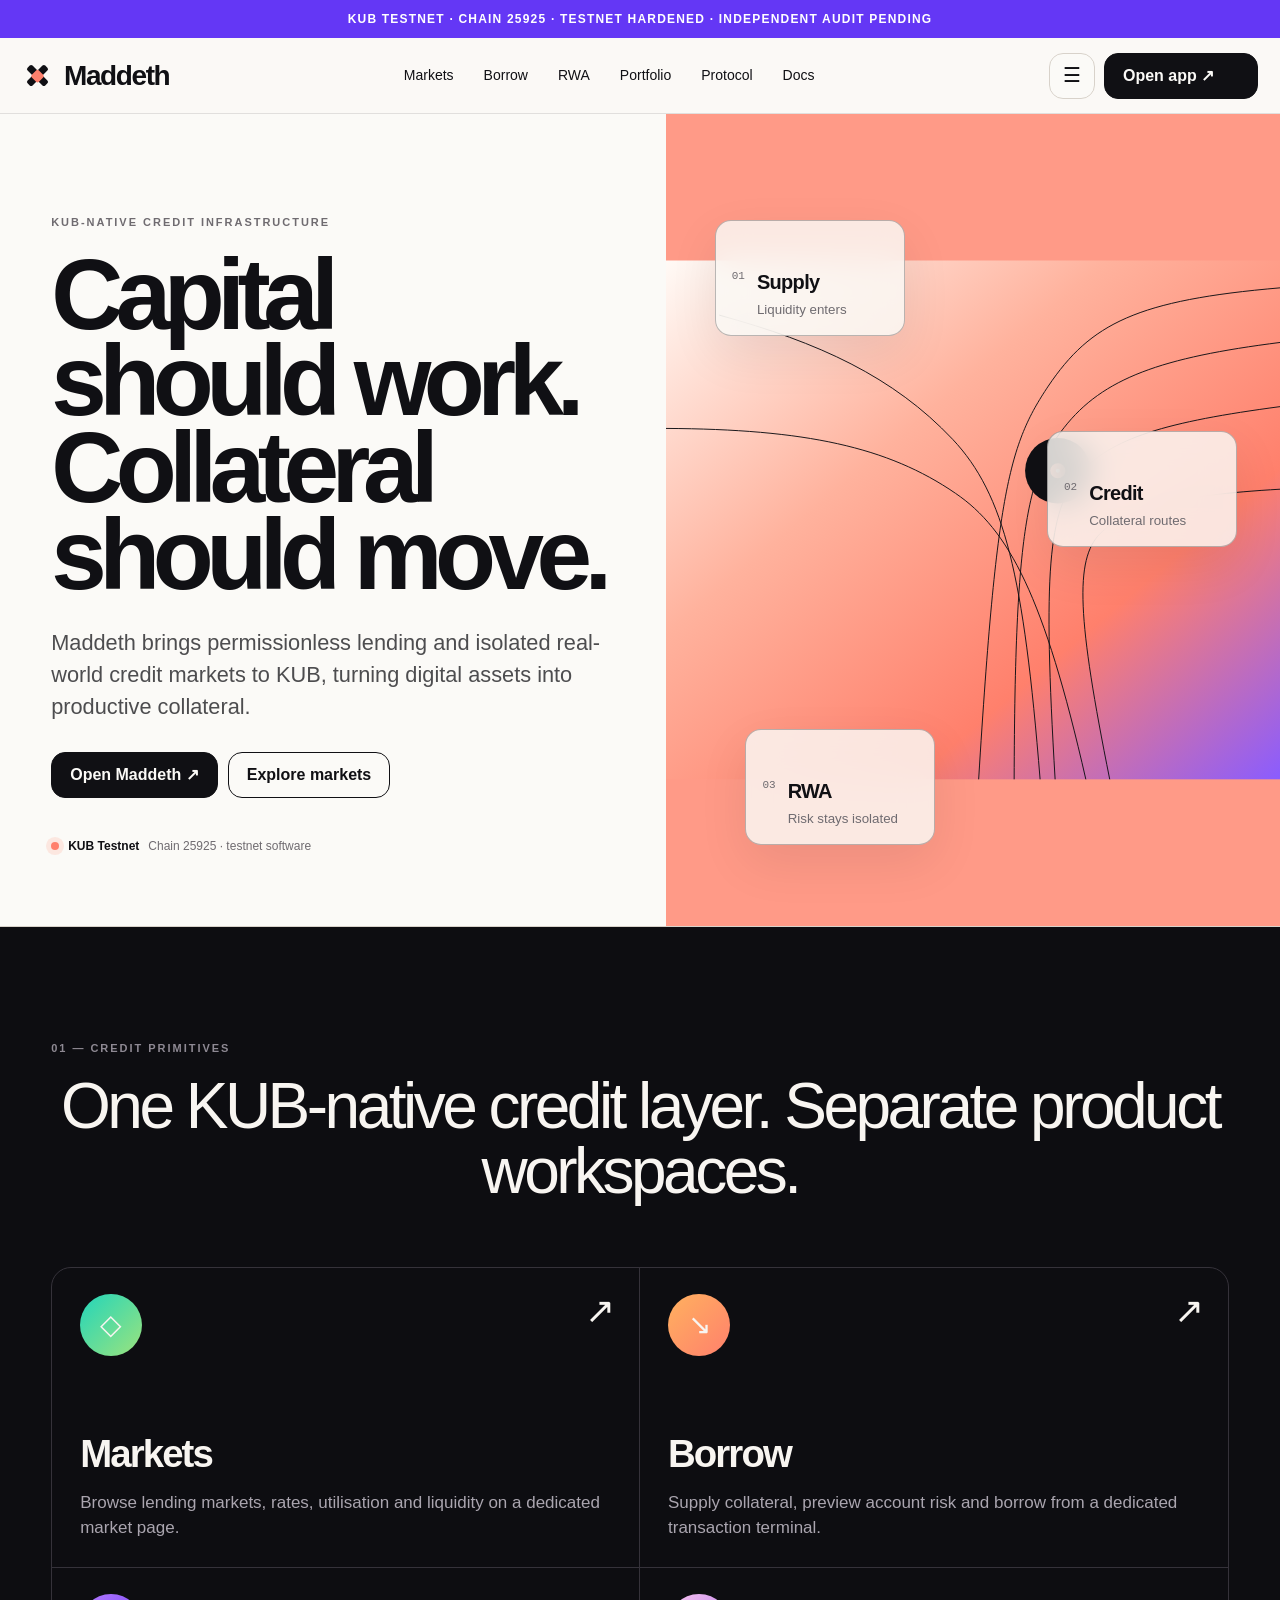
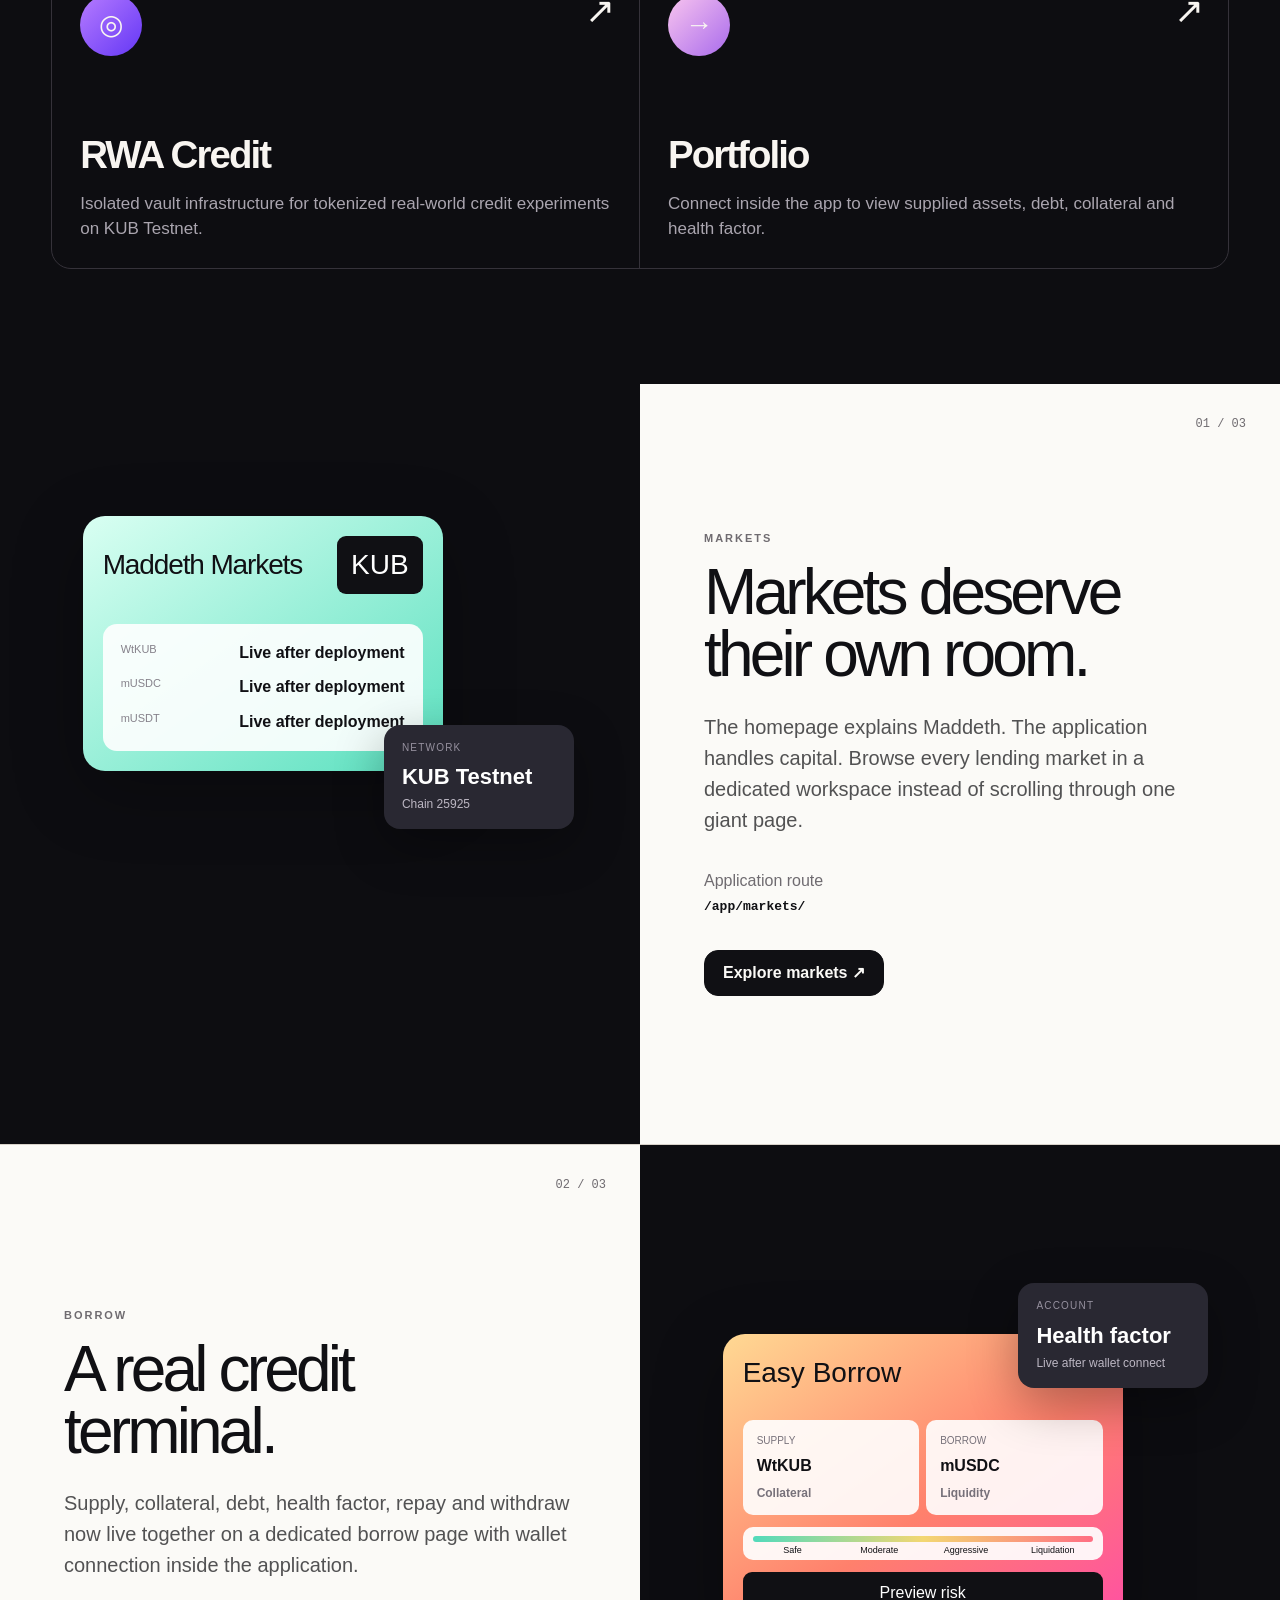
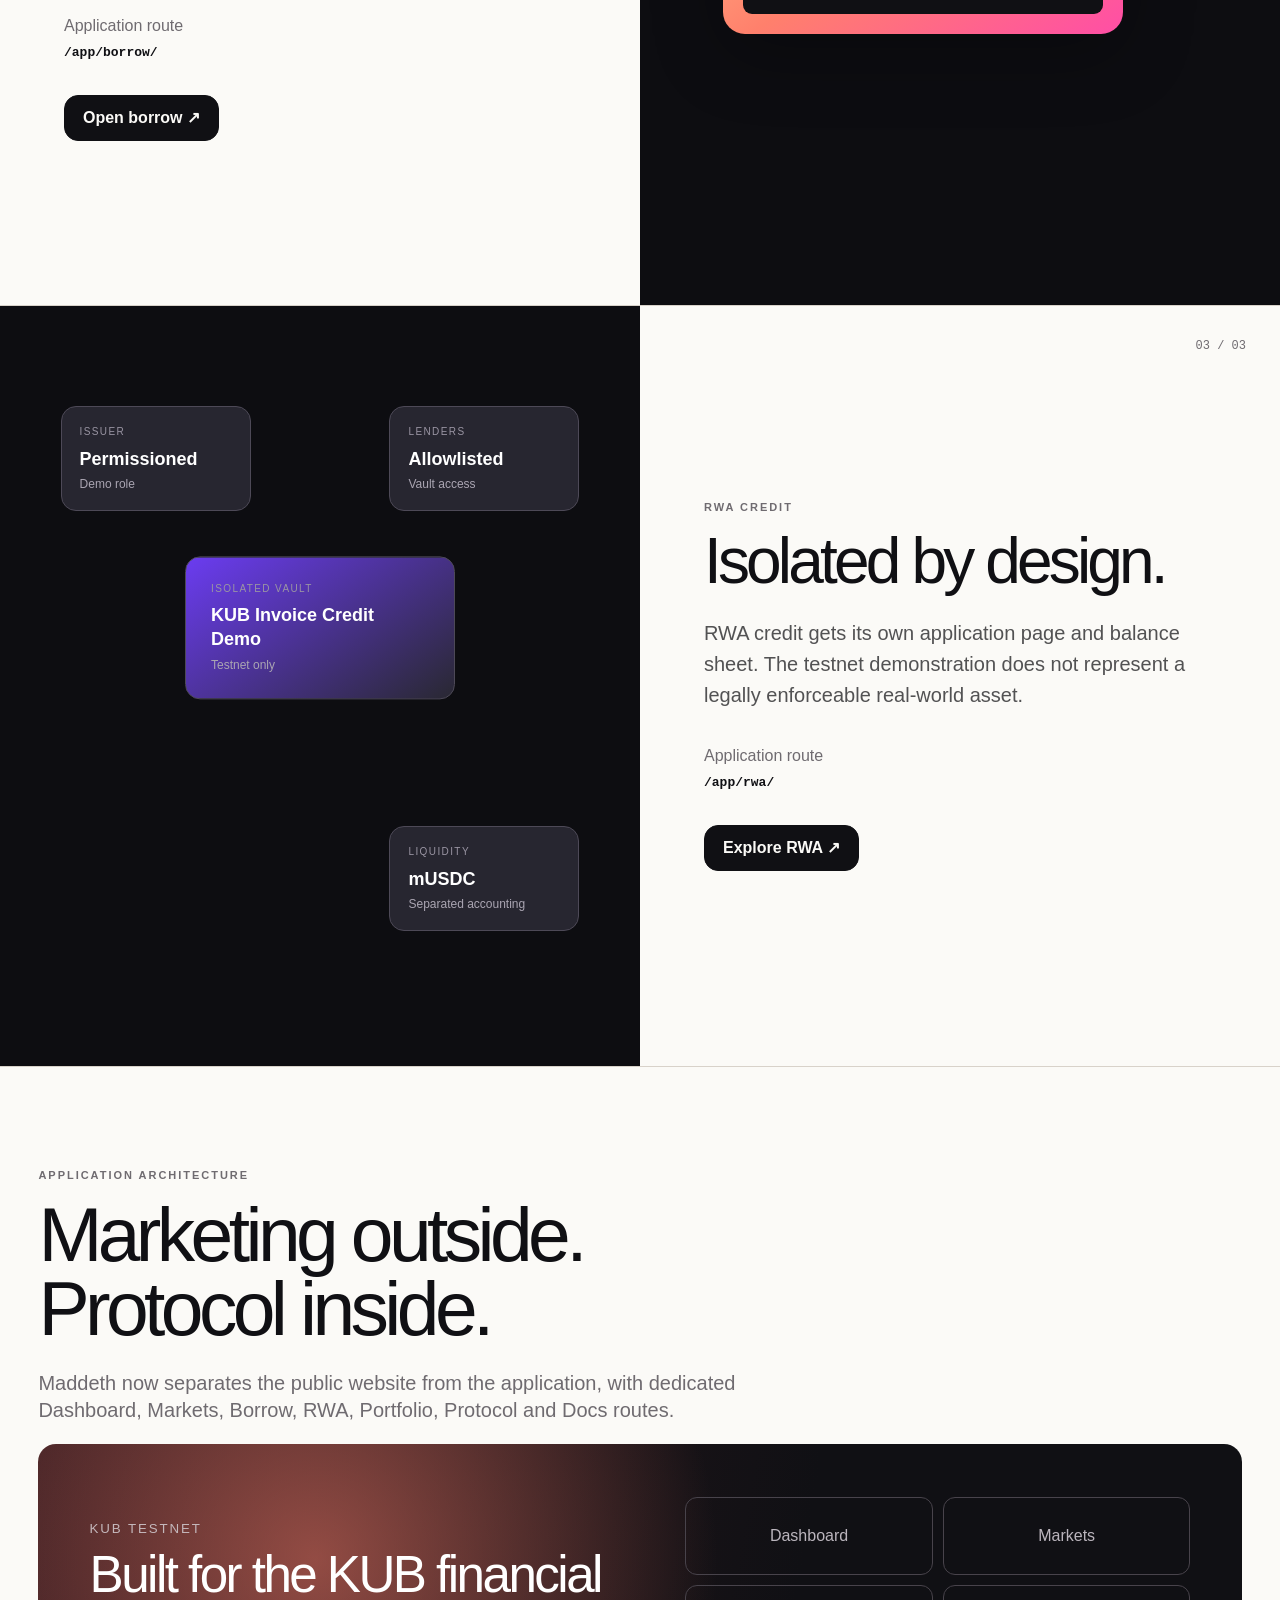
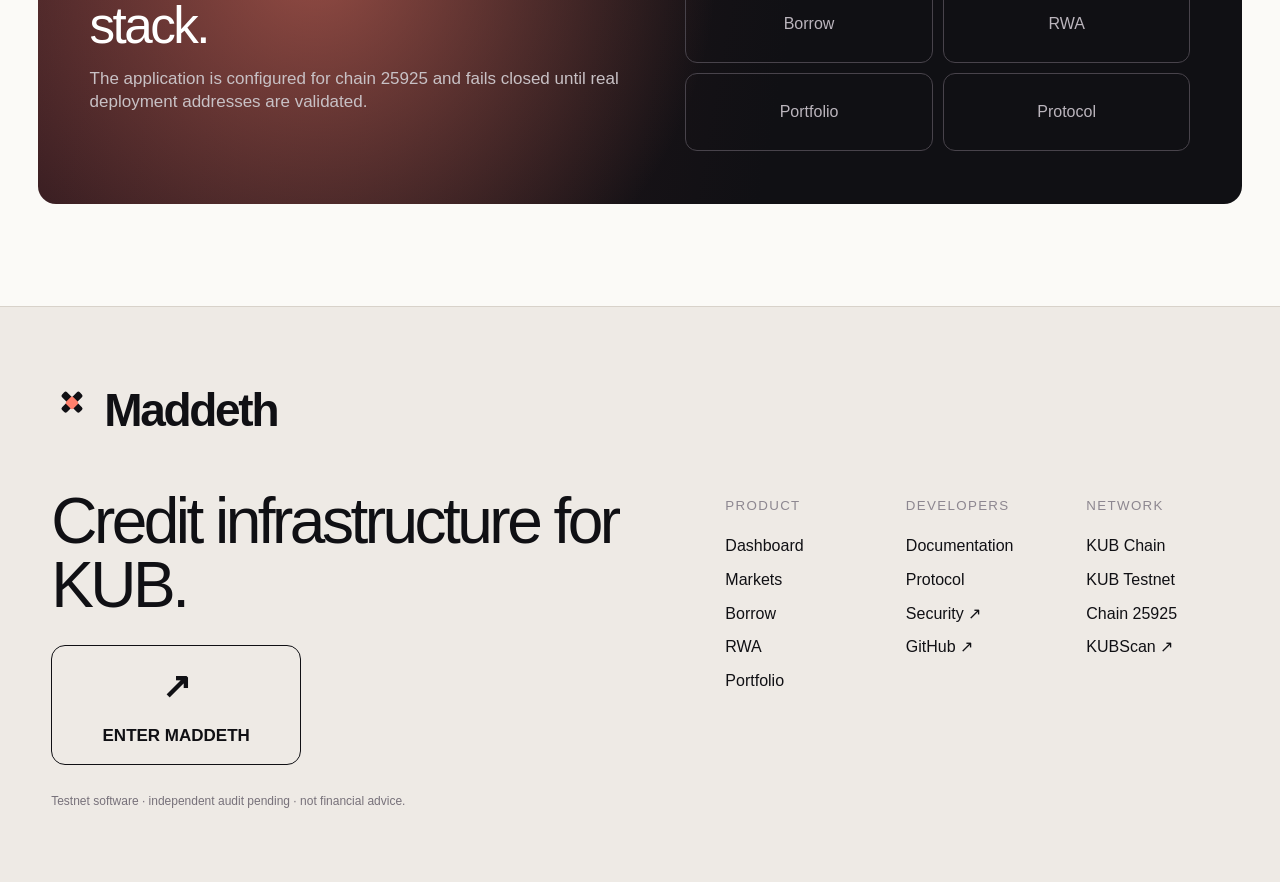
==== commit 6c556088: "Separate Maddeth homepage from application" ====
--- a/index.html
+++ b/index.html
@@ -8,347 +8,34 @@
   <meta http-equiv="Content-Security-Policy" content="default-src 'self'; script-src 'self'; style-src 'self'; connect-src 'self' https://rpc-testnet.bitkubchain.io; img-src 'self' data:; object-src 'none'; base-uri 'none'; form-action 'self'; upgrade-insecure-requests" />
   <meta name="description" content="Maddeth — credit infrastructure for KUB. Supply liquidity, borrow against digital assets and access isolated real-world credit on KUB Testnet." />
   <title>Maddeth — Credit infrastructure for KUB</title>
-  <link rel="stylesheet" href="./src/styles.css" />
+  <link rel="stylesheet" href="/src/styles.css" />
+  <link rel="stylesheet" href="/src/site.css" />
 </head>
 <body>
-  <a class="skip-link" href="#appSection">Skip to application</a>
-
-  <div class="announcement" role="status">
-    <span>KUB TESTNET · CHAIN 25925 · TESTNET HARDENED · INDEPENDENT AUDIT PENDING</span>
-  </div>
-
+  <a class="skip-link" href="#home">Skip to content</a>
+  <div class="announcement">KUB TESTNET · CHAIN 25925 · TESTNET HARDENED · INDEPENDENT AUDIT PENDING</div>
   <header class="topbar">
-    <a class="brand" href="#home" aria-label="Maddeth home">
-      <span class="brand-mark" aria-hidden="true"><i></i><i></i><i></i></span>
-      <span>Maddeth</span>
-    </a>
-
-    <nav class="nav" aria-label="Primary navigation">
-      <button data-view="markets" type="button">Markets</button>
-      <button data-view="borrow" type="button">Borrow</button>
-      <button data-view="rwa" type="button">RWA</button>
-      <button data-view="portfolio" type="button">Portfolio</button>
-      <button data-view="protocol" type="button">Protocol</button>
-      <a href="#docs">Docs</a>
+    <a class="brand" href="/" aria-label="Maddeth home"><span class="brand-mark" aria-hidden="true"><i></i><i></i><i></i></span><span>Maddeth</span></a>
+    <nav class="nav" aria-label="Primary">
+      <a href="/app/markets/">Markets</a><a href="/app/borrow/">Borrow</a><a href="/app/rwa/">RWA</a><a href="/app/portfolio/">Portfolio</a><a href="/app/protocol/">Protocol</a><a href="/docs/">Docs</a>
     </nav>
-
     <div class="wallet-actions">
-      <button id="networkPill" class="network-pill" type="button" aria-label="Network status and switcher">Not connected</button>
-      <details class="settings-menu">
-        <summary aria-label="Open Maddeth settings">☰</summary>
-        <div class="settings-panel">
-          <div class="settings-head"><strong>Application</strong><span>KUB Testnet</span></div>
-          <button type="button" data-view="portfolio"><b>Watch wallet</b><small>Open read-only portfolio view</small></button>
-          <div class="settings-block">
-            <b>Data mode</b>
-            <small>Live is blockchain-only. Sandbox is simulated.</small>
-            <div class="settings-inline"><button id="settingsLive" type="button">Live</button><button id="settingsSandbox" type="button">Sandbox</button></div>
-          </div>
-          <div class="settings-block">
-            <b>Appearance</b>
-            <div class="settings-inline"><button id="themeLight" type="button">Light</button><button id="themeDark" type="button">Dark</button><button id="themeSystem" type="button">System</button></div>
-          </div>
-          <a href="https://testnet.kubscan.com" target="_blank" rel="noopener noreferrer">KUBScan ↗</a>
-          <a href="#docs">Documentation</a>
-          <a href="./SECURITY.md" target="_blank" rel="noopener noreferrer">Security ↗</a>
-          <a href="https://github.com/mushee-io/Maddeth" target="_blank" rel="noopener noreferrer">GitHub ↗</a>
-          <div class="settings-foot">NETWORK · KUB TESTNET · 25925</div>
-        </div>
-      </details>
-      <button id="connectWallet" class="primary-btn wallet-cta" type="button">Connect wallet</button>
+      <details class="settings-menu"><summary aria-label="Appearance settings">☰</summary><div class="settings-panel"><div class="settings-head"><strong>Appearance</strong><span>Maddeth</span></div><div class="settings-block"><b>Theme</b><div class="settings-inline"><button id="themeLight" type="button">Light</button><button id="themeDark" type="button">Dark</button><button id="themeSystem" type="button">System</button></div></div><a href="/docs/">Documentation</a><a href="https://github.com/mushee-io/Maddeth" target="_blank" rel="noopener noreferrer">GitHub ↗</a></div></details>
+      <a class="primary-btn wallet-cta" href="/app/">Open app ↗</a>
     </div>
   </header>
-
   <main>
     <section id="home" class="hero">
-      <div class="hero-copy">
-        <div class="eyebrow">KUB-NATIVE CREDIT INFRASTRUCTURE</div>
-        <h1>Capital should work.<br/>Collateral should move.</h1>
-        <p>Maddeth brings permissionless lending and isolated real-world credit markets to KUB, turning digital assets into productive collateral.</p>
-        <div class="hero-actions">
-          <button class="primary-btn hero-primary" type="button" data-view="borrow">Open Maddeth ↗</button>
-          <button class="secondary-btn" type="button" data-view="markets">Explore markets</button>
-        </div>
-        <div class="status-line">
-          <span class="status-dot" aria-hidden="true"></span>
-          <strong id="deploymentLabel">KUB Testnet</strong>
-          <span id="contractStatus">Checking deployment configuration…</span>
-        </div>
-      </div>
-
-      <div class="hero-art" aria-label="Abstract Maddeth capital-flow diagram">
-        <svg class="hero-lines" viewBox="0 0 900 760" role="img" aria-label="Capital routes converging into Maddeth credit infrastructure">
-          <defs>
-            <linearGradient id="maddethField" x1="0" y1="0" x2="1" y2="1">
-              <stop offset="0" stop-color="#fffaf6"/>
-              <stop offset="0.36" stop-color="#ffb29d"/>
-              <stop offset="0.7" stop-color="#ff806c"/>
-              <stop offset="1" stop-color="#8a5cff"/>
-            </linearGradient>
-          </defs>
-          <rect width="900" height="760" fill="url(#maddethField)"/>
-          <g fill="none" stroke="#101014" stroke-width="1.4" vector-effect="non-scaling-stroke">
-            <path d="M900 40 C690 58 622 92 560 184 C503 269 484 337 458 760"/>
-            <path d="M900 120 C726 142 640 172 583 245 C530 313 511 392 510 760"/>
-            <path d="M900 214 C734 236 650 260 605 314 C560 368 552 456 570 760"/>
-            <path d="M900 335 C744 344 674 363 636 400 C598 438 603 526 650 760"/>
-            <path d="M900 510 C754 488 701 476 674 452 C646 427 620 367 591 316"/>
-            <path d="M900 650 C748 588 702 542 665 477 C626 410 605 325 564 242"/>
-            <path d="M78 80 C224 120 333 170 420 262 C496 343 524 461 548 760"/>
-            <path d="M0 246 C204 247 325 273 424 341 C502 394 554 492 615 760"/>
-          </g>
-          <g class="diagram-nodes">
-            <circle cx="574" cy="308" r="48" fill="#101014"/>
-            <circle cx="574" cy="308" r="11" fill="#ff806c"/>
-            <circle cx="574" cy="308" r="3" fill="#fff"/>
-          </g>
-        </svg>
-        <div class="flow-card flow-supply"><span>01</span><strong>Supply</strong><small>Liquidity enters</small></div>
-        <div class="flow-card flow-credit"><span>02</span><strong>Credit</strong><small>Collateral routes</small></div>
-        <div class="flow-card flow-rwa"><span>03</span><strong>RWA</strong><small>Risk stays isolated</small></div>
-      </div>
+      <div class="hero-copy"><div class="eyebrow">KUB-NATIVE CREDIT INFRASTRUCTURE</div><h1>Capital should work.<br/>Collateral should move.</h1><p>Maddeth brings permissionless lending and isolated real-world credit markets to KUB, turning digital assets into productive collateral.</p><div class="hero-actions"><a class="primary-btn hero-primary" href="/app/">Open Maddeth ↗</a><a class="secondary-btn" href="/app/markets/">Explore markets</a></div><div class="status-line"><span class="status-dot"></span><strong>KUB Testnet</strong><span>Chain 25925 · testnet software</span></div></div>
+      <div class="hero-art" aria-label="Abstract Maddeth capital flow diagram"><svg class="hero-lines" viewBox="0 0 900 760" role="img" aria-label="Capital routes converging into Maddeth"><defs><linearGradient id="maddethField" x1="0" y1="0" x2="1" y2="1"><stop offset="0" stop-color="#fffaf6"/><stop offset=".36" stop-color="#ffb29d"/><stop offset=".7" stop-color="#ff806c"/><stop offset="1" stop-color="#8a5cff"/></linearGradient></defs><rect width="900" height="760" fill="url(#maddethField)"/><g fill="none" stroke="#101014" stroke-width="1.4"><path d="M900 40 C690 58 622 92 560 184 C503 269 484 337 458 760"/><path d="M900 120 C726 142 640 172 583 245 C530 313 511 392 510 760"/><path d="M900 214 C734 236 650 260 605 314 C560 368 552 456 570 760"/><path d="M900 335 C744 344 674 363 636 400 C598 438 603 526 650 760"/><path d="M78 80 C224 120 333 170 420 262 C496 343 524 461 548 760"/><path d="M0 246 C204 247 325 273 424 341 C502 394 554 492 615 760"/></g><circle cx="574" cy="308" r="48" fill="#101014"/><circle cx="574" cy="308" r="11" fill="#ff806c"/><circle cx="574" cy="308" r="3" fill="#fff"/></svg><div class="flow-card flow-supply"><span>01</span><strong>Supply</strong><small>Liquidity enters</small></div><div class="flow-card flow-credit"><span>02</span><strong>Credit</strong><small>Collateral routes</small></div><div class="flow-card flow-rwa"><span>03</span><strong>RWA</strong><small>Risk stays isolated</small></div></div>
     </section>
-
-    <section class="credit-primitives dark-section">
-      <div class="section-kicker">01 — CREDIT PRIMITIVES</div>
-      <h2>Maddeth connects collateral, liquidity and real-world credit through one KUB-native lending layer.</h2>
-      <div class="primitive-grid">
-        <button class="primitive-card" type="button" data-view="markets"><span class="primitive-icon earn-icon">◇</span><span class="primitive-arrow">↗</span><div><h3>Earn</h3><p>Supply assets to Maddeth markets and earn utilisation-driven yield.</p></div></button>
-        <button class="primitive-card" type="button" data-view="borrow"><span class="primitive-icon borrow-icon">↘</span><span class="primitive-arrow">↗</span><div><h3>Borrow</h3><p>Unlock stablecoin liquidity without selling productive collateral.</p></div></button>
-        <button class="primitive-card" type="button" data-view="rwa"><span class="primitive-icon rwa-icon">◎</span><span class="primitive-arrow">↗</span><div><h3>RWA Credit</h3><p>Isolated vault infrastructure for tokenized real-world credit.</p></div></button>
-        <button class="primitive-card" type="button" data-view="protocol"><span class="primitive-icon infra-icon">→</span><span class="primitive-arrow">↗</span><div><h3>Liquidity Infrastructure</h3><p>Shared credit infrastructure designed to deepen liquidity across KUB.</p></div></button>
-      </div>
-    </section>
-
-    <section class="story story-supply">
-      <div class="story-visual dark-canvas">
-        <div class="visual-stage supply-stage">
-          <div class="mini-window supply-window">
-            <div class="mini-head"><span>Cash in wallet</span><button type="button" data-view="markets">Supply</button></div>
-            <div class="mini-table"><span>Token</span><span>Balance</span><b>WtKUB</b><strong>—</strong><b>mUSDC</b><strong>—</strong><b>mUSDT</b><strong>—</strong></div>
-          </div>
-          <div class="floating-panel network-float"><small>NETWORK</small><strong>KUB Chain</strong><span>25925</span></div>
-          <div class="floating-panel yield-float"><small>SUPPLY</small><strong>Live APY</strong><span>Read from market</span></div>
-          <svg class="story-wire" viewBox="0 0 800 650" aria-hidden="true"><path d="M110 160 H590 V430 H320"/><path d="M425 70 V500"/></svg>
-        </div>
-        <div class="story-tabs"><span class="active">SUPPLY</span><span>BORROW</span><span>RWA</span></div>
-      </div>
-      <div class="story-copy">
-        <div class="story-count">01 — 03</div>
-        <div class="eyebrow">ON-CHAIN LIQUIDITY</div>
-        <h2>Supply Capital.<br/>Earn On-Chain.</h2>
-        <p>Capital supplied to Maddeth becomes liquidity for KUB-native credit markets. Rates are derived from live utilisation when contracts are deployed.</p>
-        <div class="supported"><b>Supported testnet assets</b><span>WtKUB · mUSDC · mUSDT</span></div>
-        <button class="primary-btn" type="button" data-view="markets">Explore markets</button>
-      </div>
-    </section>
-
-    <section class="story story-borrow">
-      <div class="story-copy story-copy-left">
-        <div class="story-count">02 — 03</div>
-        <div class="eyebrow">COLLATERALISED CREDIT</div>
-        <h2>Borrow Against<br/>Digital Assets.</h2>
-        <p>Use productive KUB assets as collateral to access stablecoin liquidity without selling your position. Risk is visible before every transaction.</p>
-        <div class="supported"><b>Risk controls</b><span>LTV · Health factor · Liquidation threshold</span></div>
-        <button class="primary-btn" type="button" data-view="borrow">Borrow now</button>
-      </div>
-      <div class="story-visual dark-canvas">
-        <div class="visual-stage borrow-stage">
-          <div class="mini-window borrow-window">
-            <h3>Borrow stablecoins</h3>
-            <div class="mini-dual"><div><span>Supply</span><b>WtKUB</b><strong>—</strong></div><div><span>Borrow</span><b>mUSDC</b><strong>—</strong></div></div>
-            <div class="mini-risk"><i></i><span>Conservative</span><span>Moderate</span><span>Aggressive</span><span>Liquidation</span></div>
-            <button type="button" data-view="borrow">Borrow</button>
-          </div>
-          <div class="floating-panel rate-float"><small>BORROW RATE</small><strong>Live APR</strong><span>From utilisation</span></div>
-          <svg class="story-wire" viewBox="0 0 800 650" aria-hidden="true"><path d="M90 90 H590 V500 H235"/><path d="M610 125 V470"/></svg>
-        </div>
-        <div class="story-tabs"><span>SUPPLY</span><span class="active">BORROW</span><span>RWA</span></div>
-      </div>
-    </section>
-
-    <section class="story story-rwa">
-      <div class="story-visual dark-canvas">
-        <div class="visual-stage rwa-stage">
-          <div class="rwa-network">
-            <div class="rwa-node issuer-node"><small>ISSUER</small><strong>Demo borrower</strong></div>
-            <div class="rwa-node vault-node"><small>TESTNET DEMO VAULT</small><strong>KUB Invoice Credit I</strong><span>mUSDC · isolated risk</span></div>
-            <div class="rwa-node lender-node"><small>LENDERS</small><strong>Allowlisted</strong></div>
-            <div class="rwa-node liquidity-node"><small>LIQUIDITY</small><strong>mUSDC</strong></div>
-            <svg viewBox="0 0 800 650" aria-hidden="true"><path d="M150 140 C320 140 312 300 400 300"/><path d="M650 140 C480 140 488 300 400 300"/><path d="M150 510 C300 470 315 350 400 320"/><path d="M650 510 C500 470 485 350 400 320"/></svg>
-          </div>
-        </div>
-        <div class="story-tabs"><span>SUPPLY</span><span>BORROW</span><span class="active">RWA</span></div>
-      </div>
-      <div class="story-copy">
-        <div class="story-count">03 — 03</div>
-        <div class="eyebrow">ISOLATED PRIVATE CREDIT</div>
-        <h2>Real-world credit.<br/>On-chain settlement.</h2>
-        <p>Maddeth isolates real-world credit risk into dedicated vaults so off-chain credit structures can enter KUB without contaminating permissionless lending markets.</p>
-        <div class="supported"><b>Demo terms</b><span>Debt cap · Fixed APR · Maturity · Allowlist</span></div>
-        <button class="primary-btn" type="button" data-view="rwa">Explore RWA</button>
-      </div>
-    </section>
-
-    <section class="editorial-metrics">
-      <div class="editorial-copy">
-        <div class="section-kicker">02 — KUB CREDIT LAYER</div>
-        <h2>Credit infrastructure for the KUB economy.</h2>
-        <p>Maddeth coordinates liquidity across permissionless lending markets and isolated real-world credit vaults. Live figures remain blank until KUB Testnet contracts are configured.</p>
-      </div>
-      <div class="editorial-stat-row">
-        <div><small>TOTAL SUPPLIED</small><strong>—</strong><span>Live only</span></div>
-        <div><small>TOTAL BORROWED</small><strong>—</strong><span>Live only</span></div>
-        <div><small>AVAILABLE LIQUIDITY</small><strong>—</strong><span>Live only</span></div>
-        <div><small>RWA CREDIT</small><strong>—</strong><span>Live only</span></div>
-        <div><small>ACTIVE MARKETS</small><strong>—</strong><span>Live only</span></div>
-      </div>
-      <div class="ecosystem-panel">
-        <div><small>KUB FINANCIAL STACK</small><h3>Built for the KUB financial stack.</h3><p>Maddeth creates the credit layer between KUB liquidity, tokenized assets and real-world financial applications.</p></div>
-        <div class="ecosystem-list"><span>KUB Chain</span><span>KUBScan</span><span>Bitkub Oracle</span><span>KUB Testnet</span></div>
-      </div>
-    </section>
-
-    <section id="appSection" class="app-shell">
-      <div class="app-chrome">
-        <div class="app-brand-square"><span class="brand-mark inverse" aria-hidden="true"><i></i><i></i><i></i></span></div>
-        <div class="app-tabs" aria-label="Application views">
-          <button type="button" data-view="markets">Markets</button>
-          <button type="button" data-view="borrow">Borrow</button>
-          <button type="button" data-view="rwa">RWA</button>
-          <button type="button" data-view="portfolio">Portfolio</button>
-          <button type="button" data-view="protocol">Protocol</button>
-        </div>
-        <div class="app-chrome-actions">
-          <span class="app-network">KUB TESTNET · 25925</span>
-          <button class="secondary-btn app-connect-proxy" type="button" data-connect-proxy>Connect wallet</button>
-        </div>
-      </div>
-
-      <div class="app-head">
-        <div>
-          <div class="eyebrow">MADDETH · KUB TESTNET</div>
-          <h2 id="viewTitle">Markets</h2>
-        </div>
-        <div class="mode-switch" role="group" aria-label="Data mode">
-          <button id="liveMode" class="active" type="button">Live</button>
-          <button id="sandboxMode" type="button">Sandbox</button>
-        </div>
-      </div>
-
-      <div id="liveNotice" class="notice">Live mode reads KUB Testnet and fails closed when contract data is unavailable. Test tokens have no production value.</div>
-      <div id="sandboxNotice" class="notice warning hidden">SANDBOX · Values below are simulated UI demonstrations only. Sandbox can never submit blockchain transactions.</div>
-      <div id="txBanner" class="tx-banner hidden" aria-live="polite"></div>
-
-      <div id="marketsView" class="view active">
-        <div class="metrics-row">
-          <div class="metric"><small>NETWORK</small><strong>KUB Testnet</strong><span>Chain 25925</span></div>
-          <div class="metric"><small>TOTAL SUPPLIED</small><strong id="metricSupplied">—</strong><span>On-chain testnet value</span></div>
-          <div class="metric"><small>AVAILABLE LIQUIDITY</small><strong id="metricLiquidity">—</strong><span>Borrowable assets</span></div>
-          <div class="metric"><small>ACTIVE MARKETS</small><strong id="metricMarkets">0</strong><span>Configured markets</span></div>
-        </div>
-        <div class="table-card market-table-card">
-          <div class="table-head"><div><div class="eyebrow">LIVE MARKETS</div><h3>Permissionless credit markets</h3><p>Rates, utilisation and liquidity come from the deployed Maddeth contracts.</p></div><button id="refreshMarkets" class="text-btn" type="button">Refresh ↻</button></div>
-          <div class="market-row header"><span>Asset</span><span>Supply APY</span><span>Borrow APR</span><span>Utilisation</span><span>Liquidity</span></div>
-          <div id="marketRows"><div class="market-row placeholder-row"><span>Awaiting deployment</span><span>—</span><span>—</span><span>—</span><span>—</span></div></div>
-        </div>
-        <div class="testnet-tools">
-          <div><div class="eyebrow">TESTNET TOOLING</div><h3>Fund the test flow.</h3><p>Get native tKUB from the official faucet. After deployment, mint Maddeth test stablecoins directly for test transactions.</p></div>
-          <div class="tool-actions"><a id="kubFaucetLink" class="secondary-btn" href="https://faucet.kubchain.com/" target="_blank" rel="noopener noreferrer">Get tKUB ↗</a><button id="mintUsdc" class="secondary-btn" type="button" disabled>Mint 10,000 mUSDC</button><button id="mintUsdt" class="secondary-btn" type="button" disabled>Mint 10,000 mUSDT</button></div>
-        </div>
-      </div>
-
-      <div id="borrowView" class="view">
-        <div class="borrow-layout">
-          <div class="borrow-workspace">
-            <div class="borrow-card terminal-card">
-              <div class="terminal-top"><div><span class="eyebrow">EASY BORROW</span><h3>Open a collateralised position.</h3></div><span class="testnet-badge">TESTNET</span></div>
-              <div class="dual-inputs">
-                <div class="token-input">
-                  <div class="input-label-row"><label for="supplyAsset">Supply</label><button id="supplyMaxVisual" class="text-btn" type="button">MAX</button></div>
-                  <div class="input-box"><select id="supplyAsset"><option value="wrappedKUB">tKUB → WtKUB</option><option value="testUSDC">mUSDC</option><option value="testUSDT">mUSDT</option></select><input id="supplyAmount" inputmode="decimal" autocomplete="off" placeholder="0.00" /></div>
-                  <small>Wallet balance <span id="walletBalance">—</span></small>
-                </div>
-                <div class="token-input">
-                  <div class="input-label-row"><label for="borrowAsset">Borrow</label><span>AVAILABLE</span></div>
-                  <div class="input-box"><select id="borrowAsset"><option value="testUSDC">mUSDC</option><option value="testUSDT">mUSDT</option><option value="wrappedKUB">WtKUB</option></select><input id="borrowAmount" inputmode="decimal" autocomplete="off" placeholder="0.00" /></div>
-                  <small>Market liquidity <span id="borrowLiquidity">—</span></small>
-                </div>
-              </div>
-              <div class="risk-panel">
-                <div class="risk-top"><div><small>LOAN TO VALUE / BORROW LIMIT USED</small><strong id="ltvValue">0.00%</strong></div><div><small>POST-BORROW HEALTH FACTOR</small><strong id="healthFactor">∞</strong></div></div>
-                <div class="risk-track"><span id="riskFill"></span><i class="threshold" title="Liquidation threshold"></i></div>
-                <div class="risk-labels"><span>Safe</span><span>Conservative</span><span>Moderate</span><span>Aggressive</span><span>Liquidation</span></div>
-                <p id="riskMessage" class="risk-message">Enter an amount, then preview the position.</p>
-              </div>
-              <div class="action-row"><button id="previewBorrow" class="secondary-btn" type="button">Preview risk</button><button id="submitBorrow" class="primary-btn" type="button" disabled>Contracts not deployed</button></div>
-            </div>
-
-            <div id="walletGate" class="wallet-gate">
-              <div class="wallet-gate-lines" aria-hidden="true"></div>
-              <h3>Connect your wallet to enter Maddeth.</h3>
-              <div class="asset-orbs"><span>Wt</span><span>U</span><span>T</span><span>K</span></div>
-              <div><button class="primary-btn" type="button" data-connect-proxy>Connect wallet</button><button class="secondary-btn" type="button" data-sandbox-proxy>Try sandbox</button></div>
-            </div>
-
-            <div class="manage-grid">
-              <article class="manage-card"><div class="workflow-label"><span>02</span><div><strong>Repay</strong><small>Reduce outstanding debt. Repay remains available during protocol pauses.</small></div></div><label for="repayAsset">Debt asset</label><select id="repayAsset"><option value="testUSDC">mUSDC</option><option value="testUSDT">mUSDT</option><option value="wrappedKUB">WtKUB</option></select><label for="repayAmount">Amount</label><input id="repayAmount" inputmode="decimal" autocomplete="off" placeholder="0.00" /><div class="inline-actions"><button id="repayMax" class="text-btn" type="button">Use full debt</button><button id="repayButton" class="primary-btn" type="button" disabled>Repay</button></div></article>
-              <article class="manage-card"><div class="workflow-label"><span>03</span><div><strong>Withdraw</strong><small>Withdraw only when the resulting account remains healthy and liquid.</small></div></div><label for="withdrawAsset">Supplied asset</label><select id="withdrawAsset"><option value="wrappedKUB">WtKUB</option><option value="testUSDC">mUSDC</option><option value="testUSDT">mUSDT</option></select><label for="withdrawAmount">Amount</label><input id="withdrawAmount" inputmode="decimal" autocomplete="off" placeholder="0.00" /><div class="inline-actions"><button id="withdrawMax" class="text-btn" type="button">Use supplied balance</button><button id="withdrawButton" class="primary-btn" type="button" disabled>Withdraw</button></div></article>
-            </div>
-          </div>
-
-          <aside class="rate-card account-panel">
-            <div class="rate-section"><small>BORROW RATE</small><div class="rate-pill"><span id="selectedBorrowSymbol">mUSDC</span><strong id="selectedBorrowRate">—</strong></div></div>
-            <div class="rate-section"><small>SUPPLY RATE</small><div class="rate-pill"><span id="selectedSupplySymbol">WtKUB</span><strong id="selectedSupplyRate">—</strong></div></div>
-            <div class="rate-section account-section"><small>ACCOUNT</small><div><span>Collateral value</span><strong id="accountCollateral">—</strong></div><div><span>Debt</span><strong id="accountDebt">—</strong></div><div><span>Borrow capacity</span><strong id="accountBorrowLimit">—</strong></div><div><span>Available to borrow</span><strong id="accountAvailable">—</strong></div><div><span>Health factor</span><strong id="accountHealth">—</strong></div></div>
-            <p>Live mode uses KUB Testnet contract state only. If a read fails, Maddeth displays no fabricated fallback value.</p>
-          </aside>
-        </div>
-      </div>
-
-      <div id="rwaView" class="view">
-        <div class="rwa-intro"><div><div class="eyebrow">ISOLATED PRIVATE CREDIT</div><h3>Real-world credit.<br/>On-chain settlement.</h3></div><p>Dedicated credit vaults isolate borrower and asset risk. The current sample is explicitly a testnet demonstration and does not represent a legally enforceable real-world asset.</p></div>
-        <div id="rwaLiveCard" class="rwa-live-card">
-          <div class="rwa-live-head"><div><span class="status pending" id="rwaStatus">NOT DEPLOYED</span><small>TESTNET DEMO VAULT</small><h4>KUB Invoice Credit I</h4><p>Demonstration isolated credit vault. No production issuer or legal asset is implied.</p></div><a id="rwaExplorer" class="text-btn disabled-link" href="#">KUBScan ↗</a></div>
-          <div class="rwa-stat-grid"><div><span>Liquidity asset</span><strong id="rwaAsset">mUSDC</strong></div><div><span>Debt cap</span><strong id="rwaCap">—</strong></div><div><span>Total deposits</span><strong id="rwaDeposits">—</strong></div><div><span>Outstanding debt</span><strong id="rwaDebt">—</strong></div><div><span>Maturity</span><strong id="rwaMaturity">—</strong></div><div><span>Your access</span><strong id="rwaAccess">Connect wallet</strong></div></div>
-          <div class="rwa-action-row"><input id="rwaDepositAmount" inputmode="decimal" autocomplete="off" placeholder="mUSDC amount" /><button id="rwaDepositButton" class="primary-btn" type="button" disabled>Deposit to vault</button><button id="rwaWithdrawButton" class="secondary-btn" type="button" disabled>Withdraw my deposit</button></div>
-          <p class="fine-print">Permissioned testnet access. Maddeth blocks unallowlisted wallets before wallet confirmation.</p>
-        </div>
-      </div>
-
-      <div id="portfolioView" class="view">
-        <div id="portfolioDisconnected" class="empty-state"><div class="empty-symbol">◎</div><h3 id="portfolioTitle">Connect your wallet to view your credit position.</h3><p>Supplied assets, debt, collateral state and health metrics are read directly from KUB Testnet.</p><button id="portfolioConnect" class="primary-btn" type="button">Connect wallet</button></div>
-        <div id="portfolioLive" class="hidden"><div class="metrics-row portfolio-metrics"><div class="metric"><small>COLLATERAL</small><strong id="portfolioCollateral">—</strong><span>Oracle value</span></div><div class="metric"><small>DEBT</small><strong id="portfolioDebt">—</strong><span>Indexed debt</span></div><div class="metric"><small>AVAILABLE</small><strong id="portfolioAvailable">—</strong><span>Borrow headroom</span></div><div class="metric"><small>HEALTH FACTOR</small><strong id="portfolioHealth">—</strong><span>Liquidation safety</span></div></div><div class="table-card"><div class="table-head"><div><div class="eyebrow">CONNECTED ACCOUNT</div><h3>Your positions</h3><p id="portfolioAddress">—</p></div><button class="text-btn" id="refreshPortfolio" type="button">Refresh ↻</button></div><div class="position-row header"><span>Asset</span><span>Wallet</span><span>Supplied</span><span>Borrowed</span><span>Collateral</span></div><div id="portfolioRows"></div></div></div>
-      </div>
-
-      <div id="protocolView" class="view">
-        <div class="protocol-hero"><div><div class="eyebrow">PROTOCOL ARCHITECTURE</div><h3>Built to fail closed.</h3></div><div class="security-stamp"><strong>TESTNET HARDENED</strong><span>Independent audit pending</span></div></div>
-        <div class="protocol-grid">
-          <article><small>01</small><h3>Pooled lending</h3><p>Indexed supplier and borrower accounting with utilisation-driven rates and explicit reserve factors.</p></article>
-          <article><small>02</small><h3>Isolated RWA vaults</h3><p>Private-credit accounting is kept separate from permissionless pooled markets.</p></article>
-          <article><small>03</small><h3>Bitkub Oracle</h3><p>Prices fail closed on invalid, future or stale updates, with bounded feed configuration.</p></article>
-          <article><small>04</small><h3>Interest rate model</h3><p>Kinked utilisation curves price borrowing while supplier yield excludes protocol reserves.</p></article>
-          <article><small>05</small><h3>Liquidations</h3><p>Close factors, liquidation bonuses and collateral-limited repayment protect market solvency.</p></article>
-          <article><small>06</small><h3>Bad debt</h3><p>Accrued reserves absorb unrecoverable debt before any supplier loss is socialised.</p></article>
-          <article><small>07</small><h3>KUB settlement</h3><p>Transactions settle on KUB Testnet chain 25925 through MetaMask-compatible EIP-1193 wallets.</p></article>
-          <article><small>08</small><h3>Security controls</h3><p>Caps, two-step ownership, emergency pause, strict token accounting, Foundry testing and Slither analysis.</p></article>
-        </div>
-        <div class="security-note"><strong>TESTNET SOFTWARE.</strong><span>Maddeth has not completed an independent production audit. Do not use this build with production funds or real-value RWA assets.</span></div>
-      </div>
-    </section>
-
-    <section id="docs" class="docs">
-      <div class="docs-intro"><div class="section-kicker">03 — KUB INTEGRATION</div><h2>Built against KUB Testnet.</h2><p>Deployment addresses stay empty until a real chain-25925 broadcast succeeds. The interface fails closed instead of inventing contract state.</p></div>
-      <div class="docs-list"><div><span>Network</span><strong>KUB Testnet</strong></div><div><span>Chain ID</span><strong>25925</strong></div><div><span>Native currency</span><strong>tKUB</strong></div><div><span>RPC</span><code>https://rpc-testnet.bitkubchain.io</code></div><div><span>Explorer</span><code>https://testnet.kubscan.com</code></div><div><span>Wallet</span><strong>EIP-1193 / MetaMask-compatible</strong></div><div><span>Core flow</span><strong>Wrap → supply → collateral → borrow → repay → withdraw</strong></div><div><span>Security posture</span><strong>Testnet hardened · independent audit pending</strong></div></div>
-    </section>
+    <section class="credit-primitives dark-section"><div class="section-kicker">01 — CREDIT PRIMITIVES</div><h2>One KUB-native credit layer. Separate product workspaces.</h2><div class="primitive-grid"><a class="primitive-card" href="/app/markets/"><span class="primitive-icon earn-icon">◇</span><span class="primitive-arrow">↗</span><div><h3>Markets</h3><p>Browse lending markets, rates, utilisation and liquidity on a dedicated market page.</p></div></a><a class="primitive-card" href="/app/borrow/"><span class="primitive-icon borrow-icon">↘</span><span class="primitive-arrow">↗</span><div><h3>Borrow</h3><p>Supply collateral, preview account risk and borrow from a dedicated transaction terminal.</p></div></a><a class="primitive-card" href="/app/rwa/"><span class="primitive-icon rwa-icon">◎</span><span class="primitive-arrow">↗</span><div><h3>RWA Credit</h3><p>Isolated vault infrastructure for tokenized real-world credit experiments on KUB Testnet.</p></div></a><a class="primitive-card" href="/app/portfolio/"><span class="primitive-icon infra-icon">→</span><span class="primitive-arrow">↗</span><div><h3>Portfolio</h3><p>Connect inside the app to view supplied assets, debt, collateral and health factor.</p></div></a></div></section>
+    <section class="story story-supply"><div class="story-visual dark-canvas"><div class="visual-stage"><div class="mini-window supply-window"><div class="mini-head"><span>Maddeth Markets</span><button type="button">KUB</button></div><div class="mini-table"><span>WtKUB</span><strong>Live after deployment</strong><span>mUSDC</span><strong>Live after deployment</strong><span>mUSDT</span><strong>Live after deployment</strong></div></div><div class="floating-panel network-float"><small>NETWORK</small><strong>KUB Testnet</strong><span>Chain 25925</span></div></div></div><div class="story-copy"><span class="story-count">01 / 03</span><div class="eyebrow">MARKETS</div><h2>Markets deserve their own room.</h2><p>The homepage explains Maddeth. The application handles capital. Browse every lending market in a dedicated workspace instead of scrolling through one giant page.</p><div class="supported"><span>Application route</span><strong>/app/markets/</strong></div><a class="primary-btn" href="/app/markets/">Explore markets ↗</a></div></section>
+    <section class="story"><div class="story-copy story-copy-left"><span class="story-count">02 / 03</span><div class="eyebrow">BORROW</div><h2>A real credit terminal.</h2><p>Supply, collateral, debt, health factor, repay and withdraw now live together on a dedicated borrow page with wallet connection inside the application.</p><div class="supported"><span>Application route</span><strong>/app/borrow/</strong></div><a class="primary-btn" href="/app/borrow/">Open borrow ↗</a></div><div class="story-visual dark-canvas"><div class="visual-stage"><div class="mini-window borrow-window"><h3>Easy Borrow</h3><div class="mini-dual"><div><span>SUPPLY</span><b>WtKUB</b><strong>Collateral</strong></div><div><span>BORROW</span><b>mUSDC</b><strong>Liquidity</strong></div></div><div class="mini-risk"><span>Safe</span><span>Moderate</span><span>Aggressive</span><span>Liquidation</span></div><button type="button">Preview risk</button></div><div class="floating-panel rate-float"><small>ACCOUNT</small><strong>Health factor</strong><span>Live after wallet connect</span></div></div></div></section>
+    <section class="story"><div class="story-visual dark-canvas"><div class="visual-stage"><div class="rwa-network"><div class="rwa-node issuer-node"><small>ISSUER</small><strong>Permissioned</strong><span>Demo role</span></div><div class="rwa-node lender-node"><small>LENDERS</small><strong>Allowlisted</strong><span>Vault access</span></div><div class="rwa-node vault-node"><small>ISOLATED VAULT</small><strong>KUB Invoice Credit Demo</strong><span>Testnet only</span></div><div class="rwa-node liquidity-node"><small>LIQUIDITY</small><strong>mUSDC</strong><span>Separated accounting</span></div></div></div></div><div class="story-copy"><span class="story-count">03 / 03</span><div class="eyebrow">RWA CREDIT</div><h2>Isolated by design.</h2><p>RWA credit gets its own application page and balance sheet. The testnet demonstration does not represent a legally enforceable real-world asset.</p><div class="supported"><span>Application route</span><strong>/app/rwa/</strong></div><a class="primary-btn" href="/app/rwa/">Explore RWA ↗</a></div></section>
+    <section class="editorial-metrics"><div class="editorial-copy"><div class="eyebrow">APPLICATION ARCHITECTURE</div><h2>Marketing outside.<br/>Protocol inside.</h2><p>Maddeth now separates the public website from the application, with dedicated Dashboard, Markets, Borrow, RWA, Portfolio, Protocol and Docs routes.</p></div><div class="ecosystem-panel"><div><small>KUB TESTNET</small><h3>Built for the KUB financial stack.</h3><p>The application is configured for chain 25925 and fails closed until real deployment addresses are validated.</p></div><div class="ecosystem-list"><span>Dashboard</span><span>Markets</span><span>Borrow</span><span>RWA</span><span>Portfolio</span><span>Protocol</span></div></div></section>
   </main>
-
-  <footer class="site-footer">
-    <div class="footer-lead"><div class="brand footer-brand"><span class="brand-mark" aria-hidden="true"><i></i><i></i><i></i></span><span>Maddeth</span></div><h2>Credit infrastructure for KUB.</h2><button class="footer-cta" type="button" data-view="borrow"><span>↗</span><strong>Enter Maddeth</strong></button><p>Testnet software. Not financial advice. Independent audit pending.</p></div>
-    <div class="footer-columns"><div><small>PRODUCT</small><button type="button" data-view="markets">Markets</button><button type="button" data-view="borrow">Borrow</button><button type="button" data-view="rwa">RWA</button><button type="button" data-view="portfolio">Portfolio</button></div><div><small>DEVELOPERS</small><a href="#docs">Documentation</a><button type="button" data-view="protocol">Architecture</button><a href="./SECURITY.md" target="_blank" rel="noopener noreferrer">Security ↗</a><a href="https://github.com/mushee-io/Maddeth" target="_blank" rel="noopener noreferrer">GitHub ↗</a><a href="https://testnet.kubscan.com" target="_blank" rel="noopener noreferrer">KUBScan ↗</a></div><div><small>NETWORK</small><span>KUB Chain</span><span>KUB Testnet</span><span>Chain 25925</span></div></div>
-  </footer>
-
-  <script type="module" src="./src/app.js"></script>
-  <script type="module" src="./src/ui.js"></script>
+  <footer class="site-footer"><div class="footer-lead"><a class="brand footer-brand" href="/"><span class="brand-mark"><i></i><i></i><i></i></span><span>Maddeth</span></a><h2>Credit infrastructure for KUB.</h2><a class="footer-cta" href="/app/"><span>↗</span><strong>ENTER MADDETH</strong></a><p>Testnet software · independent audit pending · not financial advice.</p></div><div class="footer-columns"><div><small>PRODUCT</small><a href="/app/">Dashboard</a><a href="/app/markets/">Markets</a><a href="/app/borrow/">Borrow</a><a href="/app/rwa/">RWA</a><a href="/app/portfolio/">Portfolio</a></div><div><small>DEVELOPERS</small><a href="/docs/">Documentation</a><a href="/app/protocol/">Protocol</a><a href="/SECURITY.md" target="_blank" rel="noopener noreferrer">Security ↗</a><a href="https://github.com/mushee-io/Maddeth" target="_blank" rel="noopener noreferrer">GitHub ↗</a></div><div><small>NETWORK</small><span>KUB Chain</span><span>KUB Testnet</span><span>Chain 25925</span><a href="https://testnet.kubscan.com" target="_blank" rel="noopener noreferrer">KUBScan ↗</a></div></div></footer>
+  <script type="module" src="/src/site.js"></script>
 </body>
-</html>
+</html>
--- a/src/site.css
+++ b/src/site.css
@@ -0,0 +1 @@
+.primitive-card{text-decoration:none}.hero-actions a,.story-copy a,.footer-cta{display:inline-flex;align-items:center;text-decoration:none}.story-copy .primary-btn{align-self:flex-start}.wallet-actions>a{display:inline-flex;align-items:center;text-decoration:none}.supported strong{font-family:ui-monospace,SFMono-Regular,Menlo,Consolas,monospace;font-size:13px}.site-footer .footer-cta{text-decoration:none}
